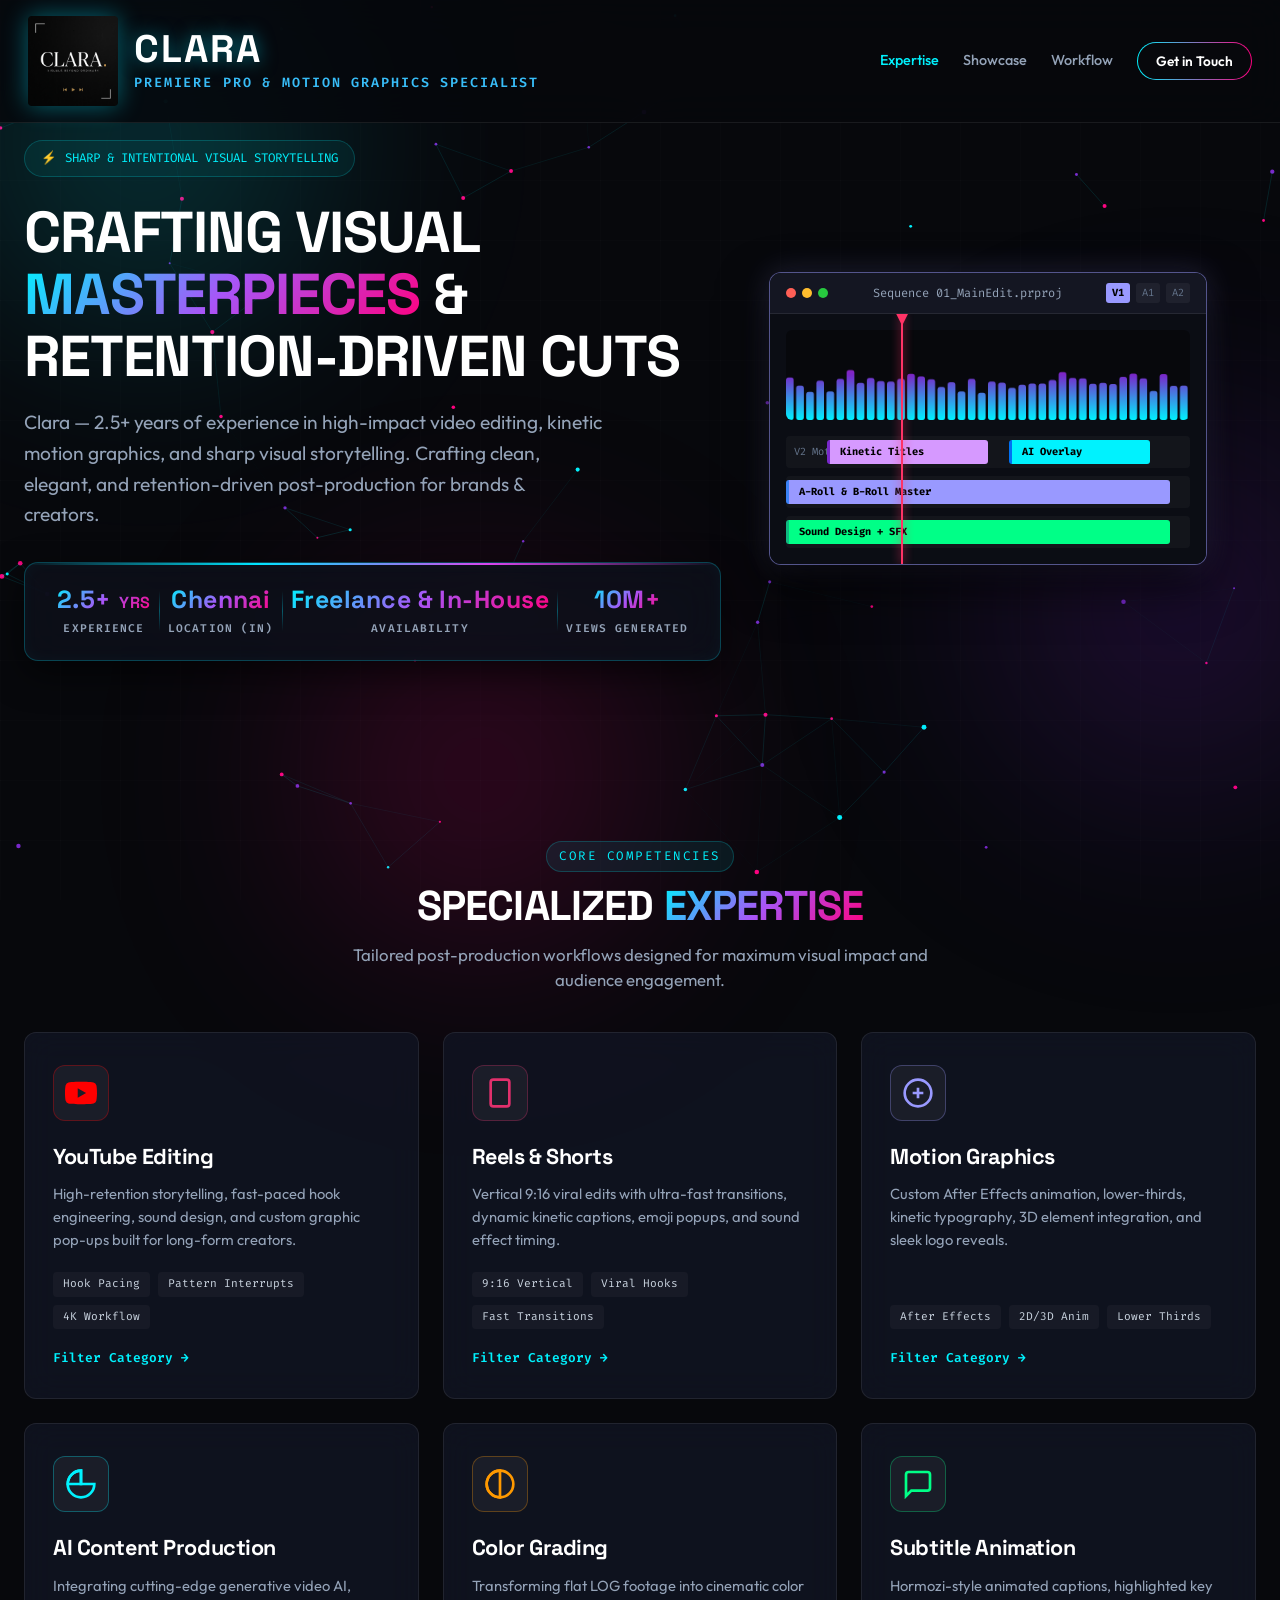
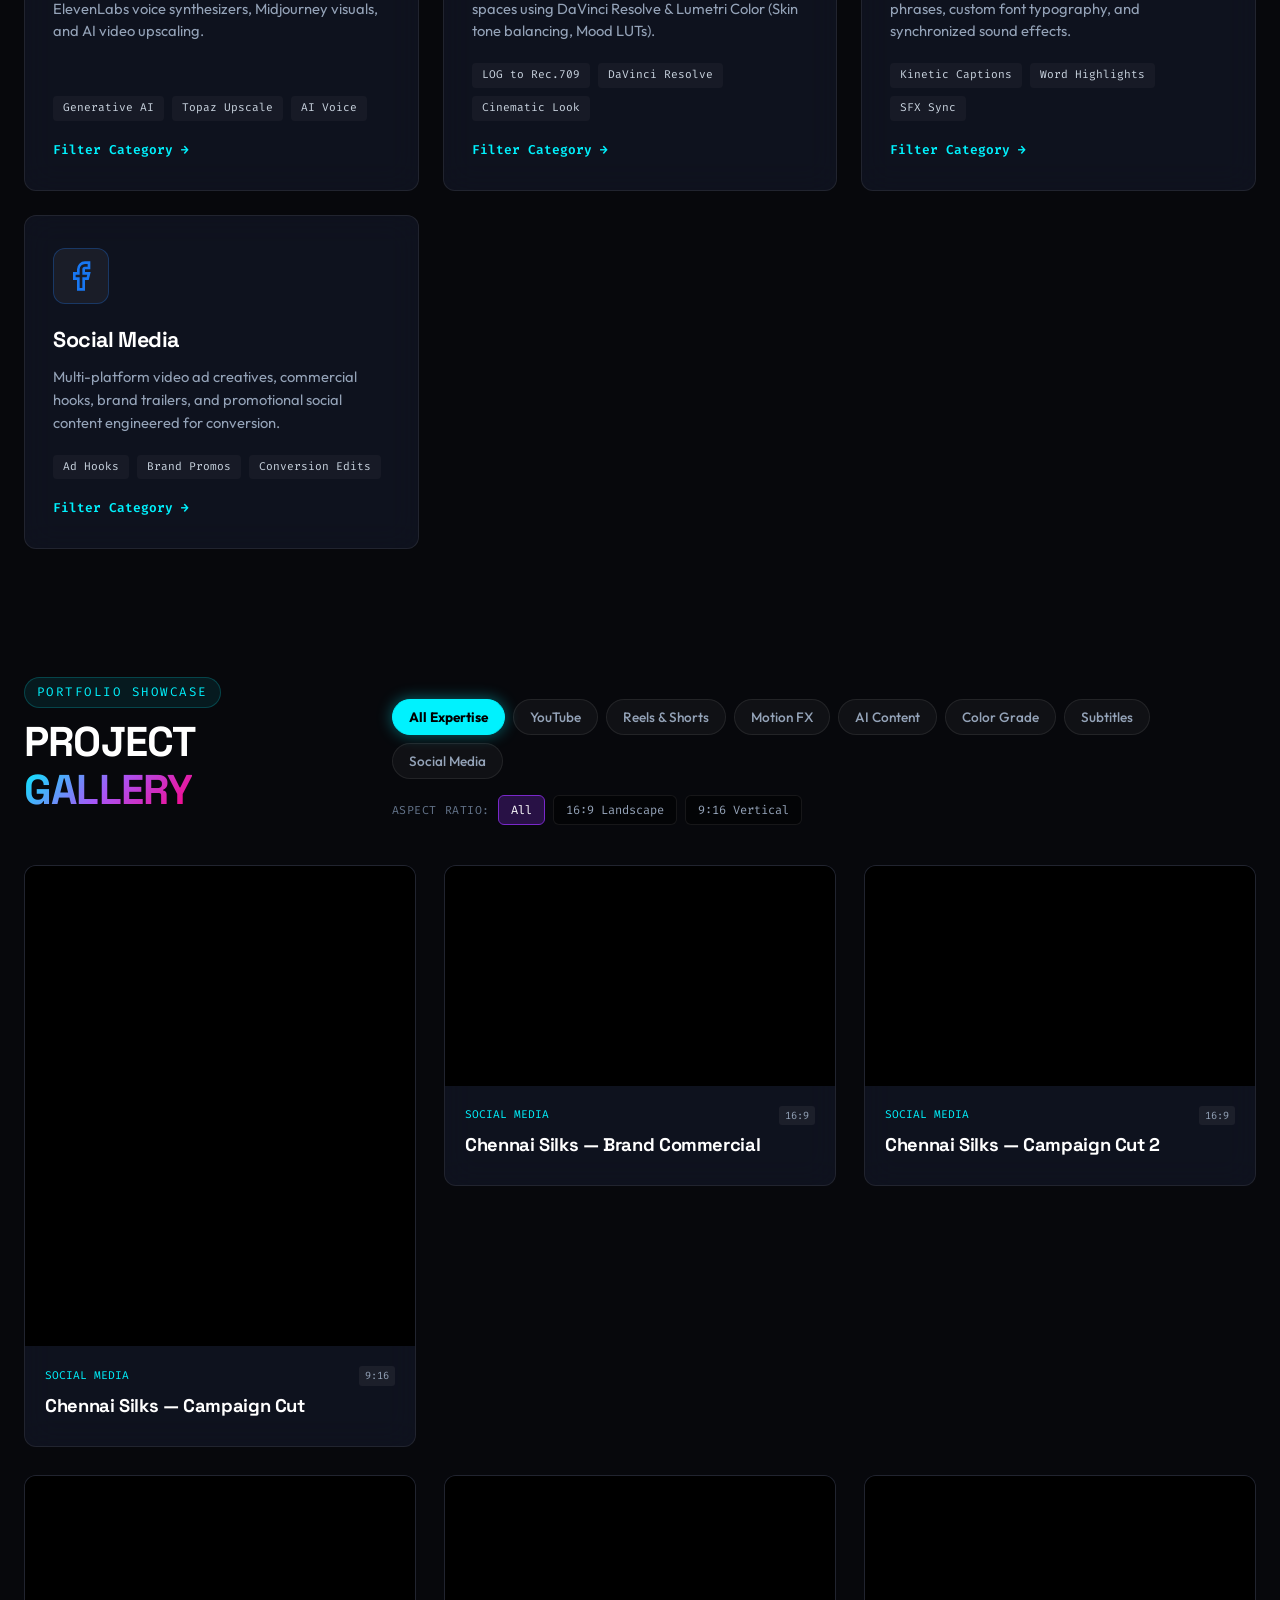
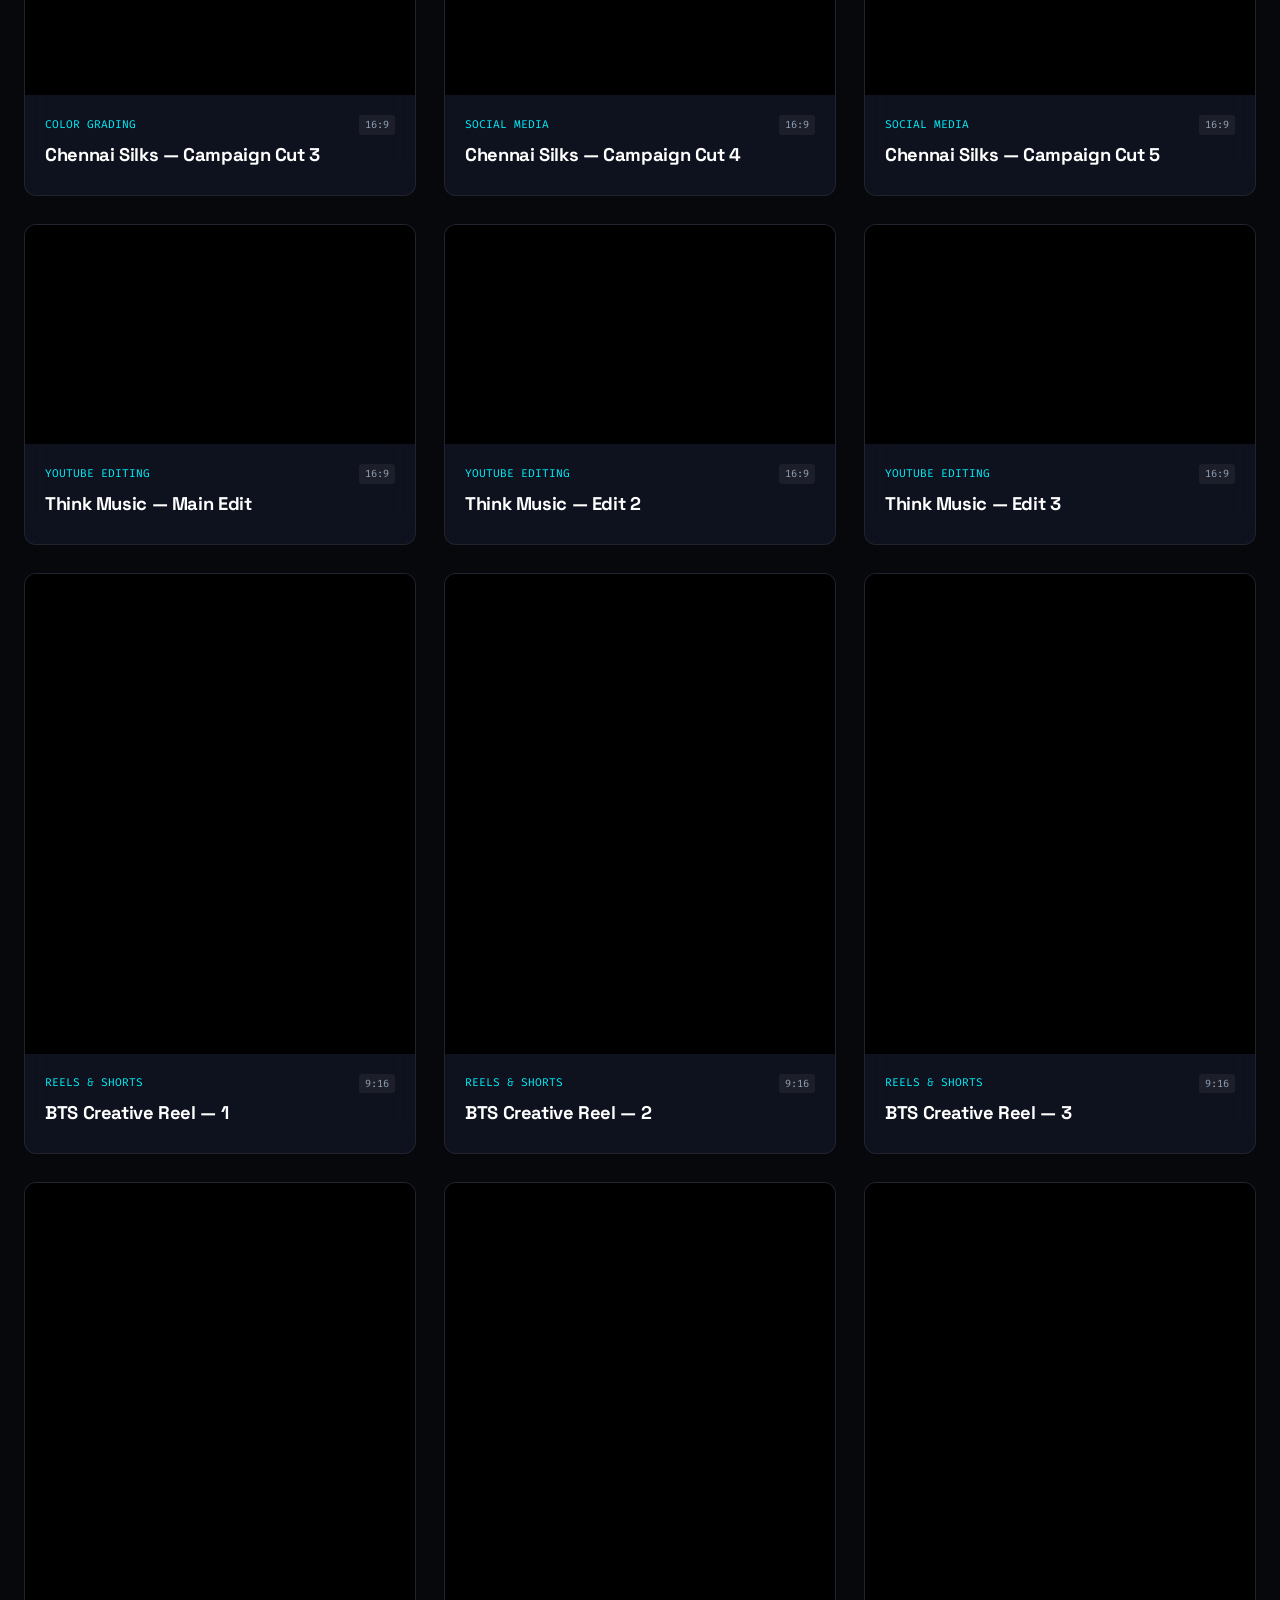
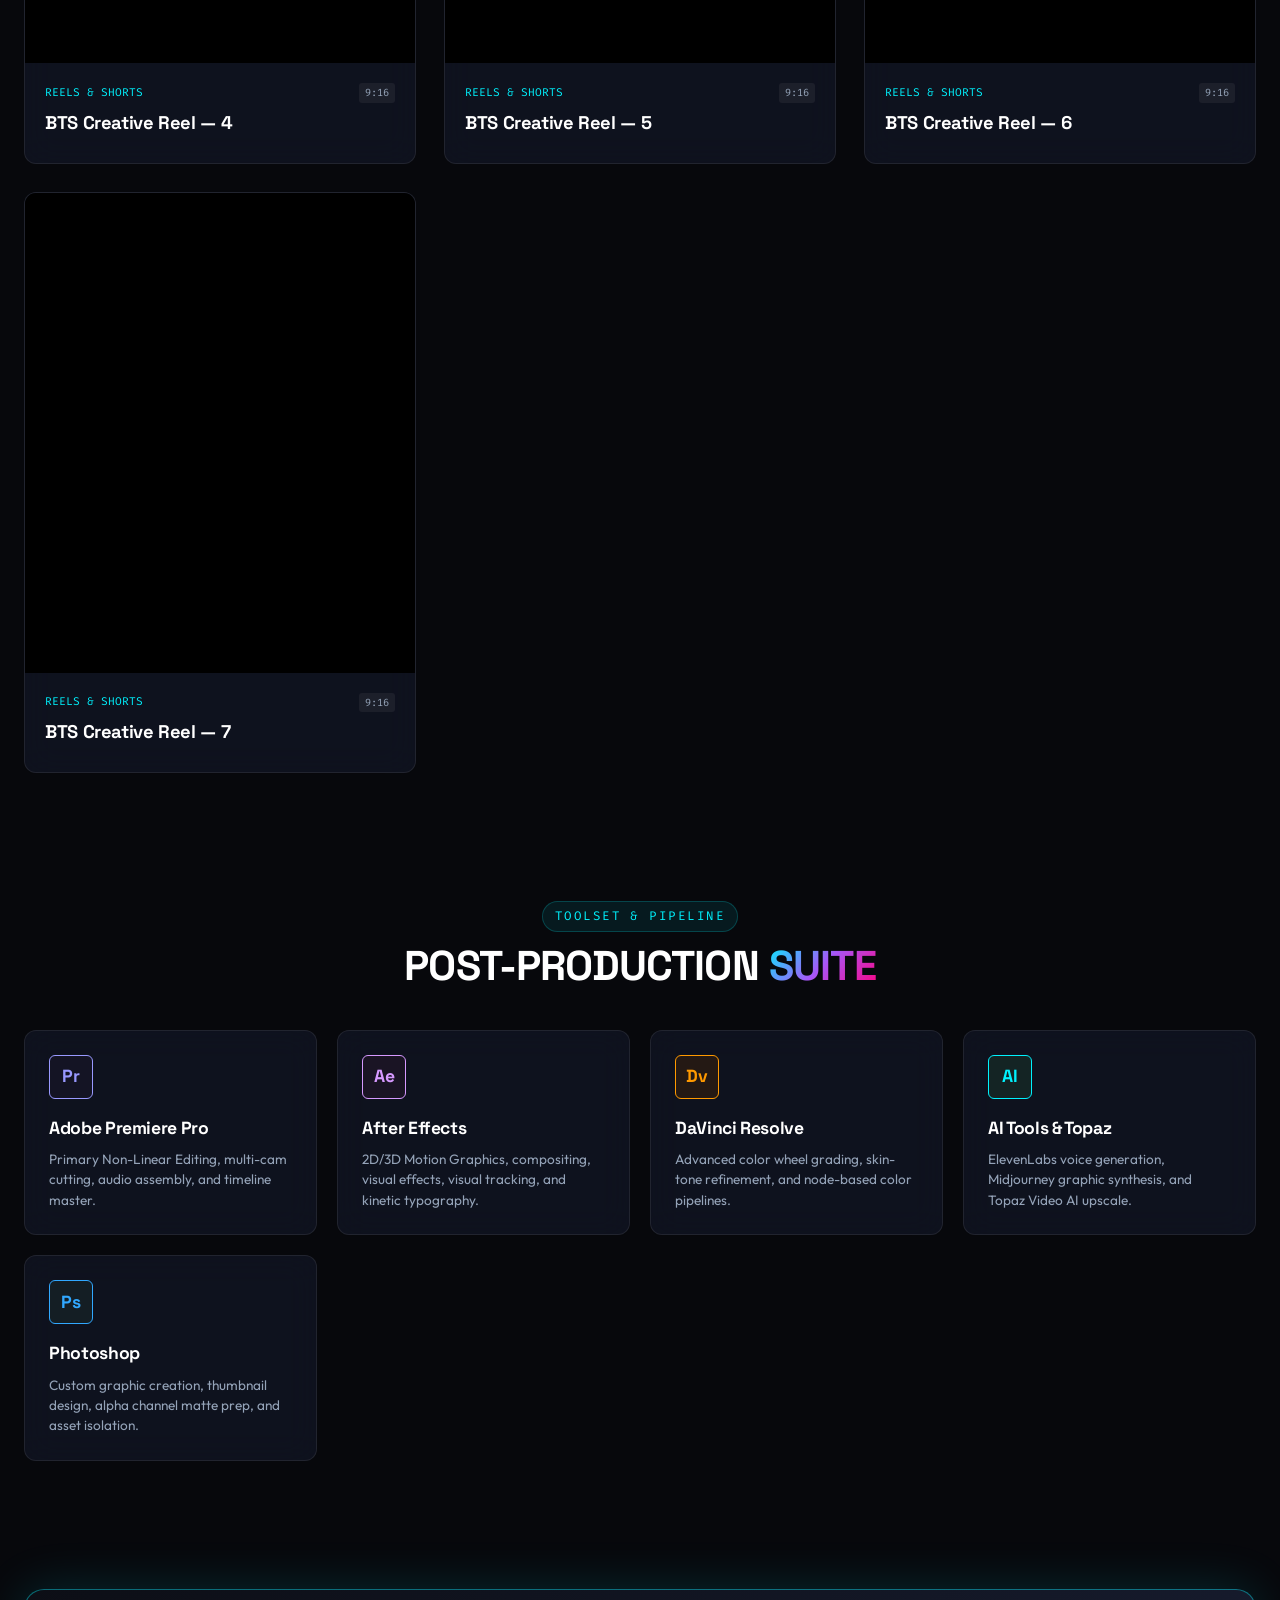
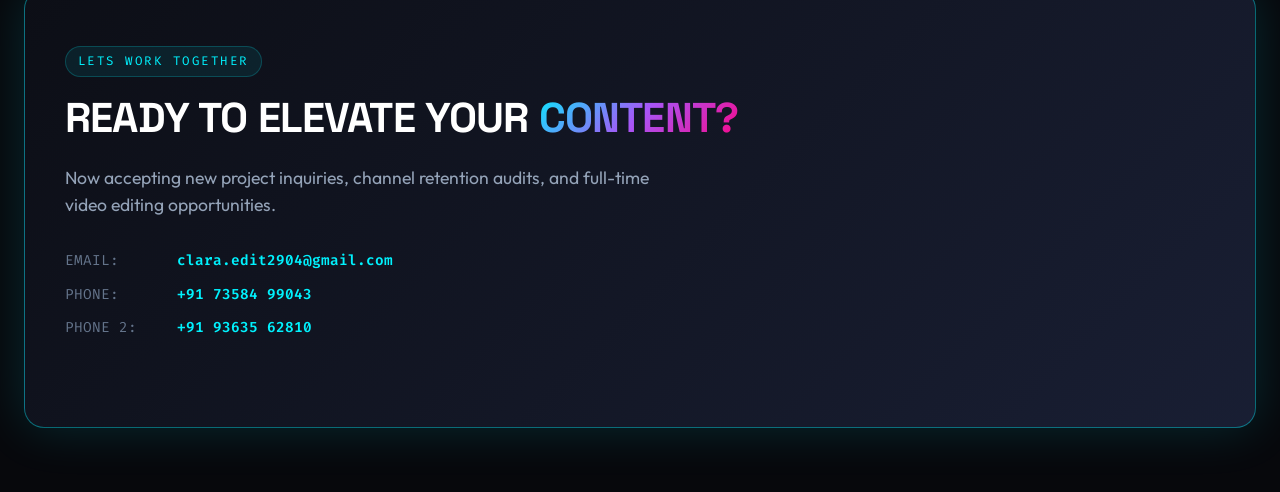
==== index.html @ e736509b "Remove Adobe Audition card from software suite" ====
<!DOCTYPE html>
<html lang="en">
<head>
  <meta charset="UTF-8">
  <meta name="viewport" content="width=device-width, initial-scale=1.0">
  <title>Video Editor & Motion Designer Portfolio</title>
  <meta name="description" content="Professional Premiere Pro, Motion Graphics, and Content Production Portfolio. Inspired by Behance & Gravitas aesthetics.">
  
  <!-- Fonts -->
  <link rel="preconnect" href="https://fonts.googleapis.com">
  <link rel="preconnect" href="https://fonts.gstatic.com" crossorigin>
  <link href="https://fonts.googleapis.com/css2?family=Fira+Code:wght@400;500;600&family=Outfit:wght@300;400;500;600;700;800;900&family=Space+Grotesk:wght@400;500;600;700&display=swap" rel="stylesheet">
  
  <!-- Stylesheets -->
  <link rel="stylesheet" href="css/main.css">
  <link rel="stylesheet" href="css/components.css">
  <link rel="stylesheet" href="css/timeline.css">
</head>
<body class="gravitas-theme">

  <!-- Interactive Gravitas VIT Background Canvas -->
  <canvas id="gravitasCanvas"></canvas>
  <div class="cyber-grid-overlay"></div>
  <div class="ambient-glow glow-1"></div>
  <div class="ambient-glow glow-2"></div>
  <div class="ambient-glow glow-3"></div>

  <!-- Premiere Pro HUD Top Header Bar -->
  <header class="premiere-header">
    <div class="nav-container">
      <div class="brand-logo">
        <img src="clara_logo.png" alt="CLARA Logo" class="clara-logo-img" style="height:90px;width:auto;object-fit:contain;border-radius:4px;">
        <div class="brand-text">
          <span class="editor-name" id="headerName">CLARA</span>
          <span class="editor-title" id="headerTitle">PREMIERE PRO & MOTION GRAPHICS SPECIALIST</span>
        </div>
      </div>

      <nav class="main-nav">
        <a href="#expertise" class="nav-link active">Expertise</a>
        <a href="#showcase" class="nav-link">Showcase</a>
        <a href="#workflow" class="nav-link">Workflow</a>
        <a href="#contact" class="btn-neon"><span class="btn-content">Get in Touch</span></a>
      </nav>
    </div>
  </header>

  <!-- Hero Section -->
  <section class="hero-section">
    <div class="hero-container">
      <div class="hero-content">
        <div class="tagline-badge">
          <span class="badge-icon">⚡</span>
          <span id="taglineText">SHARP & INTENTIONAL VISUAL STORYTELLING</span>
        </div>
        
        <h1 class="hero-title">
          CRAFTING VISUAL <span class="gradient-text">MASTERPIECES</span> & RETENTION-DRIVEN CUTS
        </h1>
        
        <p class="hero-description" id="heroBio">
          Clara — 2.5+ years of experience in high-impact video editing, kinetic motion graphics, and sharp visual storytelling. Elegant, intentional, and high-retention post-production.
        </p>

        <!-- Quick Stats & Status HUD -->
        <div class="hero-stats-hud">
          <div class="hud-stat-item">
            <div class="hud-stat-value gradient-text" id="statExp">2.5+ <span class="unit">YRS</span></div>
            <div class="hud-stat-label">EXPERIENCE</div>
          </div>
          <div class="hud-stat-divider"></div>
          <div class="hud-stat-item">
            <div class="hud-stat-value gradient-text" id="statLocation">Chennai</div>
            <div class="hud-stat-label">LOCATION (IN)</div>
          </div>
          <div class="hud-stat-divider"></div>
          <div class="hud-stat-item">
            <div class="hud-stat-value gradient-text" id="statAvailability">Freelance & In-House</div>
            <div class="hud-stat-label">AVAILABILITY</div>
          </div>
          <div class="hud-stat-divider"></div>
          <div class="hud-stat-item">
            <div class="hud-stat-value gradient-text" id="statViews">10M+</div>
            <div class="hud-stat-label">VIEWS GENERATED</div>
          </div>
        </div>
      </div>

      <!-- Premiere Pro Audio Waveform & Timeline Visual Box -->
      <div class="hero-timeline-box">
        <div class="timeline-window">
          <div class="window-header">
            <div class="window-dots">
              <span class="dot red"></span>
              <span class="dot yellow"></span>
              <span class="dot green"></span>
            </div>
            <div class="window-title">Sequence 01_MainEdit.prproj</div>
            <div class="window-tools">
              <span class="tool-icon active">V1</span>
              <span class="tool-icon">A1</span>
              <span class="tool-icon">A2</span>
            </div>
          </div>
          <div class="timeline-viewport">
            <!-- Simulated Spectrum Audio Visualizer -->
            <canvas id="heroSpectrumCanvas" width="500" height="100"></canvas>

            <!-- Premiere Tracks Representation -->
            <div class="track-list">
              <div class="track v-track">
                <span class="track-name">V2 Motion FX</span>
                <div class="clip purple-clip" style="left: 10%; width: 40%;">Kinetic Titles</div>
                <div class="clip cyan-clip" style="left: 55%; width: 35%;">AI Overlay</div>
              </div>
              <div class="track v-track">
                <span class="track-name">V1 Main Cut</span>
                <div class="clip blue-clip" style="left: 0%; width: 95%;">A-Roll & B-Roll Master</div>
              </div>
              <div class="track a-track">
                <span class="track-name">A1 Audio Mix</span>
                <div class="clip green-clip" style="left: 0%; width: 95%;">Sound Design + SFX</div>
              </div>
            </div>

            <!-- Playhead Scrub Line -->
            <div class="timeline-playhead" id="heroPlayhead">
              <div class="playhead-head"></div>
              <div class="playhead-line"></div>
            </div>
          </div>
        </div>
      </div>
    </div>
  </section>

  <!-- Expertise Grid Section -->
  <section class="expertise-section" id="expertise">
    <div class="section-container">
      <div class="section-header text-center">
        <div class="section-tag">CORE COMPETENCIES</div>
        <h2 class="section-title">SPECIALIZED <span class="gradient-text">EXPERTISE</span></h2>
        <p class="section-subtitle">Tailored post-production workflows designed for maximum visual impact and audience engagement.</p>
      </div>

      <div class="expertise-grid">
        <!-- 1. YouTube Editing -->
        <div class="expertise-card" data-category="youtube">
          <div class="card-glow"></div>
          <div class="expertise-icon youtube-accent">
            <svg width="32" height="32" viewBox="0 0 24 24" fill="currentColor"><path d="M23.498 6.186a3.016 3.016 0 0 0-2.122-2.136C19.505 3.545 12 3.545 12 3.545s-7.505 0-9.377.505A3.017 3.017 0 0 0 .502 6.186C0 8.07 0 12 0 12s0 3.93.502 5.814a3.016 3.016 0 0 0 2.122 2.136c1.871.505 9.376.505 9.376.505s7.505 0 9.377-.505a3.015 3.015 0 0 0 2.122-2.136C24 15.93 24 12 24 12s0-3.93-.502-5.814zM9.545 15.568V8.432L15.818 12l-6.273 3.568z"/></svg>
          </div>
          <h3 class="expertise-title">YouTube Editing</h3>
          <p class="expertise-desc">High-retention storytelling, fast-paced hook engineering, sound design, and custom graphic pop-ups built for long-form creators.</p>
          <div class="expertise-tags">
            <span>Hook Pacing</span>
            <span>Pattern Interrupts</span>
            <span>4K Workflow</span>
          </div>
          <button class="expertise-filter-btn" data-filter="YouTube Editing">Filter Category &rarr;</button>
        </div>

        <!-- 2. Reels & Shorts -->
        <div class="expertise-card" data-category="reels">
          <div class="card-glow"></div>
          <div class="expertise-icon reels-accent">
            <svg width="32" height="32" viewBox="0 0 24 24" fill="none" stroke="currentColor" stroke-width="2"><rect x="5" y="2" width="14" height="20" rx="2"/><line x1="12" y1="18" x2="12.01" y2="18"/></svg>
          </div>
          <h3 class="expertise-title">Reels & Shorts</h3>
          <p class="expertise-desc">Vertical 9:16 viral edits with ultra-fast transitions, dynamic kinetic captions, emoji popups, and sound effect timing.</p>
          <div class="expertise-tags">
            <span>9:16 Vertical</span>
            <span>Viral Hooks</span>
            <span>Fast Transitions</span>
          </div>
          <button class="expertise-filter-btn" data-filter="Reels & Shorts">Filter Category &rarr;</button>
        </div>

        <!-- 3. Motion Graphics -->
        <div class="expertise-card" data-category="motion">
          <div class="card-glow"></div>
          <div class="expertise-icon motion-accent">
            <svg width="32" height="32" viewBox="0 0 24 24" fill="none" stroke="currentColor" stroke-width="2"><circle cx="12" cy="12" r="10"/><path d="M12 8v8M8 12h8"/></svg>
          </div>
          <h3 class="expertise-title">Motion Graphics</h3>
          <p class="expertise-desc">Custom After Effects animation, lower-thirds, kinetic typography, 3D element integration, and sleek logo reveals.</p>
          <div class="expertise-tags">
            <span>After Effects</span>
            <span>2D/3D Anim</span>
            <span>Lower Thirds</span>
          </div>
          <button class="expertise-filter-btn" data-filter="Motion Graphics">Filter Category &rarr;</button>
        </div>

        <!-- 4. AI Content Production -->
        <div class="expertise-card" data-category="ai">
          <div class="card-glow"></div>
          <div class="expertise-icon ai-accent">
            <svg width="32" height="32" viewBox="0 0 24 24" fill="none" stroke="currentColor" stroke-width="2"><path d="M12 2a10 10 0 1 0 10 10H12V2z"/><path d="M12 12L2.1 12a10 10 0 0 1 9.9-10v10z"/></svg>
          </div>
          <h3 class="expertise-title">AI Content Production</h3>
          <p class="expertise-desc">Integrating cutting-edge generative video AI, ElevenLabs voice synthesizers, Midjourney visuals, and AI video upscaling.</p>
          <div class="expertise-tags">
            <span>Generative AI</span>
            <span>Topaz Upscale</span>
            <span>AI Voice</span>
          </div>
          <button class="expertise-filter-btn" data-filter="AI Content Production">Filter Category &rarr;</button>
        </div>

        <!-- 5. Color Grading -->
        <div class="expertise-card" data-category="color">
          <div class="card-glow"></div>
          <div class="expertise-icon color-accent">
            <svg width="32" height="32" viewBox="0 0 24 24" fill="none" stroke="currentColor" stroke-width="2"><circle cx="12" cy="12" r="10"/><path d="M12 2a10 10 0 0 0 0 20z"/></svg>
          </div>
          <h3 class="expertise-title">Color Grading</h3>
          <p class="expertise-desc">Transforming flat LOG footage into cinematic color spaces using DaVinci Resolve & Lumetri Color (Skin tone balancing, Mood LUTs).</p>
          <div class="expertise-tags">
            <span>LOG to Rec.709</span>
            <span>DaVinci Resolve</span>
            <span>Cinematic Look</span>
          </div>
          <button class="expertise-filter-btn" data-filter="Color Grading">Filter Category &rarr;</button>
        </div>

        <!-- 6. Subtitle Animation -->
        <div class="expertise-card" data-category="subtitles">
          <div class="card-glow"></div>
          <div class="expertise-icon subtitles-accent">
            <svg width="32" height="32" viewBox="0 0 24 24" fill="none" stroke="currentColor" stroke-width="2"><path d="M21 15a2 2 0 0 1-2 2H7l-4 4V5a2 2 0 0 1 2-2h14a2 2 0 0 1 2 2z"/></svg>
          </div>
          <h3 class="expertise-title">Subtitle Animation</h3>
          <p class="expertise-desc">Hormozi-style animated captions, highlighted key phrases, custom font typography, and synchronized sound effects.</p>
          <div class="expertise-tags">
            <span>Kinetic Captions</span>
            <span>Word Highlights</span>
            <span>SFX Sync</span>
          </div>
          <button class="expertise-filter-btn" data-filter="Subtitle Animation">Filter Category &rarr;</button>
        </div>

        <!-- 7. Social Media -->
        <div class="expertise-card" data-category="social">
          <div class="card-glow"></div>
          <div class="expertise-icon social-accent">
            <svg width="32" height="32" viewBox="0 0 24 24" fill="none" stroke="currentColor" stroke-width="2"><path d="M18 2h-3a5 5 0 0 0-5 5v3H7v4h3v8h4v-8h3l1-4h-4V7a1 1 0 0 1 1-1h3z"/></svg>
          </div>
          <h3 class="expertise-title">Social Media</h3>
          <p class="expertise-desc">Multi-platform video ad creatives, commercial hooks, brand trailers, and promotional social content engineered for conversion.</p>
          <div class="expertise-tags">
            <span>Ad Hooks</span>
            <span>Brand Promos</span>
            <span>Conversion Edits</span>
          </div>
          <button class="expertise-filter-btn" data-filter="Social Media">Filter Category &rarr;</button>
        </div>
      </div>
    </div>
  </section>

  <!-- Showcase Section (Video Grid + Filter Controls) -->
  <section class="showcase-section" id="showcase">
    <div class="section-container">
      <div class="showcase-header">
        <div>
          <div class="section-tag">PORTFOLIO SHOWCASE</div>
          <h2 class="section-title">PROJECT <span class="gradient-text">GALLERY</span></h2>
        </div>

        <!-- Controls: Category Filter + Aspect Ratio Switcher -->
        <div class="showcase-controls">
          <div class="filter-pills" id="categoryFilterPills">
            <button class="pill-btn active" data-cat="All">All Expertise</button>
            <button class="pill-btn" data-cat="YouTube Editing">YouTube</button>
            <button class="pill-btn" data-cat="Reels & Shorts">Reels & Shorts</button>
            <button class="pill-btn" data-cat="Motion Graphics">Motion FX</button>
            <button class="pill-btn" data-cat="AI Content Production">AI Content</button>
            <button class="pill-btn" data-cat="Color Grading">Color Grade</button>
            <button class="pill-btn" data-cat="Subtitle Animation">Subtitles</button>
            <button class="pill-btn" data-cat="Social Media">Social Media</button>
          </div>

          <div class="ratio-switcher">
            <span class="ratio-label">ASPECT RATIO:</span>
            <button class="ratio-btn active" data-ratio="all">All</button>
            <button class="ratio-btn" data-ratio="16:9">16:9 Landscape</button>
            <button class="ratio-btn" data-ratio="9:16">9:16 Vertical</button>
          </div>
        </div>
      </div>

      <!-- Main Dynamic Project Grid -->
      <div class="project-grid" id="projectGrid">
        <!-- Javascript dynamically renders projects or empty slots here -->
      </div>
    </div>
  </section>

  <!-- Workflow & Software Stack Section -->
  <section class="workflow-section" id="workflow">
    <div class="section-container">
      <div class="section-header text-center">
        <div class="section-tag">TOOLSET & PIPELINE</div>
        <h2 class="section-title">POST-PRODUCTION <span class="gradient-text">SUITE</span></h2>
      </div>

      <div class="software-suite-grid">
        <div class="suite-card">
          <div class="suite-badge pr">Pr</div>
          <h4>Adobe Premiere Pro</h4>
          <p>Primary Non-Linear Editing, multi-cam cutting, audio assembly, and timeline master.</p>
        </div>
        <div class="suite-card">
          <div class="suite-badge ae">Ae</div>
          <h4>After Effects</h4>
          <p>2D/3D Motion Graphics, compositing, visual effects, visual tracking, and kinetic typography.</p>
        </div>
        <div class="suite-card">
          <div class="suite-badge dv">Dv</div>
          <h4>DaVinci Resolve</h4>
          <p>Advanced color wheel grading, skin-tone refinement, and node-based color pipelines.</p>
        </div>
        <div class="suite-card">
          <div class="suite-badge ai">AI</div>
          <h4>AI Tools & Topaz</h4>
          <p>ElevenLabs voice generation, Midjourney graphic synthesis, and Topaz Video AI upscale.</p>
        </div>
        <div class="suite-card">
          <div class="suite-badge ps">Ps</div>
          <h4>Photoshop</h4>
          <p>Custom graphic creation, thumbnail design, alpha channel matte prep, and asset isolation.</p>
        </div>
      </div>
    </div>
  </section>

  <!-- Contact & Footer Section -->
  <section class="contact-section" id="contact">
    <div class="section-container">
      <div class="contact-box">
        <div class="contact-content">
          <div class="section-tag">LETS WORK TOGETHER</div>
          <h2 class="contact-title">READY TO ELEVATE YOUR <span class="gradient-text">CONTENT?</span></h2>
          <p class="contact-desc">Now accepting new project inquiries, channel retention audits, and full-time video editing opportunities.</p>
          
          <div class="contact-details">
            <div class="contact-item">
              <span class="item-label">EMAIL:</span>
              <a href="mailto:clara.edit2904@gmail.com" class="item-value contact-link" id="contactEmail">clara.edit2904@gmail.com</a>
            </div>
            <div class="contact-item">
              <span class="item-label">PHONE:</span>
              <a href="tel:+917358499043" class="item-value contact-link">+91 73584 99043</a>
            </div>
            <div class="contact-item">
              <span class="item-label">PHONE 2:</span>
              <a href="tel:+919363562810" class="item-value contact-link">+91 93635 62810</a>
            </div>
          </div>
        </div>
      </div>
    </div>
  </section>

  <!-- Modal Video Player Overlay -->
  <div class="video-modal-overlay" id="videoModal">
    <div class="video-modal-container" id="videoModalContainer">
      <button class="modal-close-btn" id="closeModalBtn">&times;</button>
      
      <div class="modal-video-frame">
        <div id="modalMediaContainer">
          <!-- Video element or Embed iframe dynamically injected here -->
        </div>
      </div>
    </div>
  </div>

  <!-- Modal Add/Manage Data Overlay -->
  <div class="data-modal-overlay" id="dataModal">
    <div class="data-modal-container">
      <div class="data-modal-header">
        <h3>Manage Portfolio Content</h3>
        <button class="modal-close-btn" id="closeDataModalBtn">&times;</button>
      </div>

      <div class="data-modal-body">
        <p class="data-modal-intro">
          You can edit your content in <strong>js/portfolioData.js</strong> or paste project data below to immediately add it to your active view!
        </p>

        <form id="addProjectForm">
          <div class="form-group">
            <label>Project Title *</label>
            <input type="text" id="inputTitle" placeholder="e.g. Cinematic Tech Review - YouTube Edit" required>
          </div>

          <div class="form-row">
            <div class="form-group">
              <label>Expertise Category *</label>
              <select id="inputCategory" required>
                <option value="YouTube Editing">YouTube Editing</option>
                <option value="Reels & Shorts">Reels & Shorts</option>
                <option value="Motion Graphics">Motion Graphics</option>
                <option value="AI Content Production">AI Content Production</option>
                <option value="Color Grading">Color Grading</option>
                <option value="Subtitle Animation">Subtitle Animation</option>
                <option value="Social Media">Social Media</option>
              </select>
            </div>

            <div class="form-group">
              <label>Aspect Ratio *</label>
              <select id="inputRatio" required>
                <option value="16:9">16:9 Horizontal</option>
                <option value="9:16">9:16 Vertical</option>
              </select>
            </div>
          </div>

          <div class="form-group">
            <label>Video URL or Local MP4 Path</label>
            <input type="text" id="inputVideoUrl" placeholder="e.g. https://www.youtube.com/embed/... or ../BRAND SHOOT/CHENNAI SILKS.MP4">
          </div>

          <div class="form-group">
            <label>Thumbnail Image URL (Optional)</label>
            <input type="text" id="inputThumbUrl" placeholder="Leave blank for video frame preview">
          </div>

          <div class="form-group">
            <label>Description / Pacing Notes</label>
            <textarea id="inputDesc" rows="3" placeholder="Describe the edit style, retention techniques, or color grade details..."></textarea>
          </div>

          <div class="form-group">
            <label>Software Used (comma separated)</label>
            <input type="text" id="inputTools" placeholder="Premiere Pro, After Effects, DaVinci Resolve">
          </div>

          <div class="data-modal-actions">
            <button type="submit" class="btn-primary-neon">Add Project to Showcase</button>
          </div>
        </form>
      </div>
    </div>
  </section>

  <!-- Scripts -->
  <script src="js/background-gravitas.js?v=4"></script>
  <script src="js/portfolioData.js?v=4"></script>
  <script src="js/visualizer.js?v=4"></script>
  <script src="js/app.js?v=4"></script>
</body>
</html>
---- css/main.css ----
/* ==========================================================================
   MAIN DESIGN SYSTEM & GRAVITAS VIT THEME TOKENS - OPTIMIZED FOR FAST PERFORMANCE
   ========================================================================== */

:root {
  /* Color Palette - Dark Cyber & Premiere Pro Accents */
  --bg-dark: #07080c;
  --bg-surface: #0d0f17;
  --bg-card: rgba(18, 22, 36, 0.75);
  --bg-card-hover: rgba(26, 32, 54, 0.9);
  --bg-input: rgba(15, 19, 32, 0.95);
  
  --border-subtle: rgba(255, 255, 255, 0.08);
  --border-glow: rgba(0, 242, 254, 0.4);
  --border-pr: rgba(153, 153, 255, 0.5);

  /* Neon Accents inspired by Gravitas Tech Fest */
  --cyan-neon: #00f2fe;
  --violet-neon: #7928ca;
  --magenta-neon: #ff007f;
  --blue-neon: #0070f3;
  --green-neon: #00ff87;

  /* Premiere Pro Brand Colors */
  --pr-brand: #9999ff;
  --pr-bg: #141424;

  /* Typography */
  --font-main: 'Outfit', -apple-system, BlinkMacSystemFont, sans-serif;
  --font-mono: 'Fira Code', monospace;
  --font-heading: 'Space Grotesk', sans-serif;

  /* Spacing & Fast Transitions */
  --radius-sm: 6px;
  --radius-md: 12px;
  --radius-lg: 20px;
  --radius-full: 9999px;
  --transition-fast: 0.15s cubic-bezier(0.16, 1, 0.3, 1);
  --transition-smooth: 0.25s cubic-bezier(0.16, 1, 0.3, 1);
}

/* Reset & Performance Rules */
*, *::before, *::after {
  box-sizing: border-box;
  margin: 0;
  padding: 0;
}

html {
  scroll-behavior: smooth;
  color-scheme: dark;
  text-rendering: optimizeSpeed;
}

body.gravitas-theme {
  background-color: var(--bg-dark);
  color: #e2e8f0;
  font-family: var(--font-main);
  overflow-x: hidden;
  position: relative;
  min-height: 100vh;
  line-height: 1.5;
  -webkit-font-smoothing: antialiased;
}

/* Hardware Accelerated Background Canvas */
#gravitasCanvas {
  position: fixed;
  top: 0;
  left: 0;
  width: 100vw;
  height: 100vh;
  z-index: -3;
  pointer-events: none;
  transform: translateZ(0);
  will-change: transform;
}

/* Cyber Perspective Grid Overlay */
.cyber-grid-overlay {
  position: fixed;
  top: 0;
  left: 0;
  width: 100vw;
  height: 100vh;
  background-image: 
    linear-gradient(to right, rgba(255, 255, 255, 0.02) 1px, transparent 1px),
    linear-gradient(to bottom, rgba(255, 255, 255, 0.02) 1px, transparent 1px);
  background-size: 60px 60px;
  z-index: -2;
  pointer-events: none;
  opacity: 0.7;
}

/* Hardware Accelerated Ambient Glowing Orbs */
.ambient-glow {
  position: fixed;
  border-radius: 50%;
  filter: blur(120px);
  z-index: -1;
  pointer-events: none;
  opacity: 0.35;
  transform: translateZ(0);
  will-change: transform, opacity;
  animation: fastPulseGlow 10s infinite alternate ease-in-out;
}

.glow-1 {
  width: 450px;
  height: 450px;
  background: radial-gradient(circle, var(--cyan-neon), transparent 70%);
  top: -80px;
  left: -80px;
}

.glow-2 {
  width: 500px;
  height: 500px;
  background: radial-gradient(circle, var(--violet-neon), transparent 70%);
  top: 40%;
  right: -150px;
  animation-delay: -3s;
}

.glow-3 {
  width: 450px;
  height: 450px;
  background: radial-gradient(circle, var(--magenta-neon), transparent 70%);
  bottom: -100px;
  left: 20%;
  animation-delay: -6s;
}

@keyframes fastPulseGlow {
  0% { transform: scale(1) translate3d(0, 0, 0); opacity: 0.25; }
  50% { transform: scale(1.1) translate3d(20px, -15px, 0); opacity: 0.45; }
  100% { transform: scale(0.95) translate3d(-15px, 25px, 0); opacity: 0.3; }
}

/* Typography & Gradient Utilities */
h1, h2, h3, h4 {
  font-family: var(--font-heading);
  letter-spacing: -0.02em;
  color: #ffffff;
}

.gradient-text {
  background: linear-gradient(135deg, var(--cyan-neon) 0%, #a855f7 50%, var(--magenta-neon) 100%);
  -webkit-background-clip: text;
  -webkit-text-fill-color: transparent;
  display: inline-block;
}

.section-container {
  max-width: 1280px;
  margin: 0 auto;
  padding: 64px 24px;
  position: relative;
  z-index: 1;
  contain: content;
}

.section-header {
  margin-bottom: 40px;
}

.section-header.text-center {
  text-align: center;
}

.section-tag {
  font-family: var(--font-mono);
  font-size: 0.78rem;
  letter-spacing: 0.2em;
  color: var(--cyan-neon);
  text-transform: uppercase;
  margin-bottom: 10px;
  display: inline-block;
  background: rgba(0, 242, 254, 0.08);
  padding: 5px 12px;
  border-radius: var(--radius-full);
  border: 1px solid rgba(0, 242, 254, 0.2);
}

.section-title {
  font-size: 2.6rem;
  font-weight: 800;
  line-height: 1.15;
  margin-bottom: 12px;
}

.section-subtitle {
  font-size: 1.05rem;
  color: #94a3b8;
  max-width: 600px;
  margin: 0 auto;
}

/* Fast Interactive Buttons */
.btn-primary-neon {
  display: inline-flex;
  align-items: center;
  gap: 10px;
  background: linear-gradient(135deg, var(--cyan-neon), var(--blue-neon));
  color: #000;
  font-family: var(--font-heading);
  font-weight: 700;
  font-size: 0.95rem;
  padding: 12px 26px;
  border-radius: var(--radius-md);
  text-decoration: none;
  border: none;
  cursor: pointer;
  box-shadow: 0 0 20px rgba(0, 242, 254, 0.35);
  transition: var(--transition-fast);
  transform: translateZ(0);
}

.btn-primary-neon:hover {
  transform: translateY(-2px) translateZ(0);
  box-shadow: 0 0 30px rgba(0, 242, 254, 0.6);
  background: linear-gradient(135deg, #00f2fe, #7928ca);
  color: #fff;
}

.btn-glass {
  display: inline-flex;
  align-items: center;
  gap: 10px;
  background: rgba(255, 255, 255, 0.06);
  backdrop-filter: blur(10px);
  color: #fff;
  font-family: var(--font-heading);
  font-weight: 600;
  font-size: 0.95rem;
  padding: 12px 22px;
  border-radius: var(--radius-md);
  border: 1px solid var(--border-subtle);
  cursor: pointer;
  transition: var(--transition-fast);
}

.btn-glass:hover {
  background: rgba(255, 255, 255, 0.14);
  border-color: var(--cyan-neon);
  transform: translateY(-2px);
}

.btn-neon {
  text-decoration: none;
  display: inline-block;
  padding: 1px;
  border-radius: var(--radius-full);
  background: linear-gradient(90deg, var(--cyan-neon), var(--magenta-neon));
}

.btn-neon .btn-content {
  display: block;
  background: var(--bg-dark);
  color: #fff;
  padding: 8px 18px;
  border-radius: var(--radius-full);
  font-weight: 600;
  font-size: 0.85rem;
  transition: var(--transition-fast);
}

.btn-neon:hover .btn-content {
  background: transparent;
  color: #000;
  font-weight: 700;
}
---- css/components.css ----
/* ==========================================================================
   HEADER & TOP HUD NAVBAR
   ========================================================================== */

.premiere-header {
  position: fixed;
  top: 0;
  left: 0;
  width: 100%;
  z-index: 100;
  background: rgba(7, 8, 12, 0.85);
  backdrop-filter: blur(20px);
  border-bottom: 1px solid var(--border-subtle);
}

.nav-container {
  max-width: 1440px;
  margin: 0 auto;
  padding: 16px 28px;
  display: flex;
  align-items: center;
  justify-content: space-between;
}

.brand-logo {
  display: flex;
  align-items: center;
  gap: 16px;
}

.pr-icon {
  width: 44px;
  height: 44px;
  background: var(--pr-bg);
  border: 1.5px solid var(--pr-brand);
  color: var(--pr-brand);
  font-family: var(--font-heading);
  font-weight: 800;
  font-size: 1.3rem;
  display: flex;
  align-items: center;
  justify-content: center;
  border-radius: var(--radius-sm);
  box-shadow: 0 0 16px rgba(153, 153, 255, 0.4);
}

.brand-text {
  display: flex;
  flex-direction: column;
}

.editor-name {
  font-family: var(--font-heading);
  font-weight: 900;
  font-size: 2.4rem;
  letter-spacing: 0.05em;
  color: #ffffff;
  text-shadow: 0 0 18px rgba(0, 229, 255, 0.5);
  line-height: 1.05;
}

.editor-title {
  font-family: var(--font-mono);
  font-size: 0.84rem;
  font-weight: 600;
  color: #38bdf8;
  letter-spacing: 0.14em;
  margin-top: 3px;
}

.main-nav {
  display: flex;
  align-items: center;
  gap: 24px;
}

.nav-link {
  color: #94a3b8;
  text-decoration: none;
  font-weight: 500;
  font-size: 0.9rem;
  transition: var(--transition-fast);
}

.nav-link:hover, .nav-link.active {
  color: var(--cyan-neon);
}

/* ==========================================================================
   HERO SECTION & QUICK STATS HUD
   ========================================================================== */

.hero-section {
  padding-top: 140px;
  padding-bottom: 80px;
  position: relative;
}

.hero-container {
  max-width: 1380px;
  margin: 0 auto;
  padding: 0 24px;
  display: grid;
  grid-template-columns: 1.1fr 0.9fr;
  gap: 48px;
  align-items: center;
}

.tagline-badge {
  display: inline-flex;
  align-items: center;
  gap: 8px;
  font-family: var(--font-mono);
  font-size: 0.78rem;
  color: var(--cyan-neon);
  background: rgba(0, 242, 254, 0.06);
  padding: 8px 16px;
  border-radius: var(--radius-full);
  border: 1px solid rgba(0, 242, 254, 0.2);
  margin-bottom: 24px;
}

.hero-title {
  font-size: 3.6rem;
  font-weight: 900;
  line-height: 1.08;
  margin-bottom: 20px;
}

.hero-description {
  font-size: 1.2rem;
  color: #94a3b8;
  line-height: 1.6;
  margin-bottom: 32px;
  max-width: 580px;
}

.hero-stats-hud {
  display: grid;
  grid-template-columns: 1fr auto 1fr auto 1fr auto 1fr;
  align-items: center;
  background: rgba(13, 16, 26, 0.85);
  backdrop-filter: blur(20px);
  border: 1px solid rgba(0, 229, 255, 0.25);
  border-radius: 14px;
  padding: 22px 24px;
  margin-bottom: 36px;
  box-shadow: 0 12px 35px rgba(0, 0, 0, 0.6), inset 0 0 15px rgba(0, 229, 255, 0.04);
  position: relative;
  overflow: hidden;
  transition: border-color 0.3s ease, box-shadow 0.3s ease;
}

.hero-stats-hud::before {
  content: '';
  position: absolute;
  top: 0;
  left: 0;
  right: 0;
  height: 2px;
  background: linear-gradient(90deg, transparent, #00e5ff, #d946ef, transparent);
}

.hero-stats-hud:hover {
  border-color: rgba(0, 229, 255, 0.45);
  box-shadow: 0 16px 40px rgba(0, 0, 0, 0.7), inset 0 0 25px rgba(0, 229, 255, 0.08);
}

.hud-stat-item {
  display: flex;
  flex-direction: column;
  align-items: center;
  justify-content: center;
  padding: 0 8px;
}

.hud-stat-value {
  font-size: 1.55rem;
  font-weight: 800;
  font-family: var(--font-heading);
  letter-spacing: 0.02em;
  line-height: 1.2;
  white-space: nowrap;
}

.hud-stat-value .unit {
  font-size: 1rem;
  font-weight: 700;
  color: #38bdf8;
  margin-left: 2px;
}

.hud-stat-label {
  font-size: 0.7rem;
  font-weight: 600;
  color: #94a3b8;
  margin-top: 6px;
  font-family: var(--font-mono);
  letter-spacing: 0.1em;
  text-transform: uppercase;
  white-space: nowrap;
}

.hud-stat-divider {
  width: 1px;
  height: 40px;
  background: linear-gradient(180deg, transparent, rgba(0, 229, 255, 0.35), transparent);
}

.hero-actions {
  display: flex;
  align-items: center;
  gap: 16px;
}

/* ==========================================================================
   EXPERTISE GRID
   ========================================================================== */

.expertise-grid {
  display: grid;
  grid-template-columns: repeat(auto-fit, minmax(320px, 1fr));
  gap: 24px;
}

.expertise-card {
  position: relative;
  background: var(--bg-card);
  backdrop-filter: blur(16px);
  border: 1px solid var(--border-subtle);
  border-radius: var(--radius-md);
  padding: 32px 28px;
  transition: var(--transition-smooth);
  overflow: hidden;
  display: flex;
  flex-direction: column;
}

.expertise-card:hover {
  transform: translateY(-6px);
  border-color: var(--cyan-neon);
  box-shadow: 0 16px 40px rgba(0, 242, 254, 0.15);
  background: var(--bg-card-hover);
}

.card-glow {
  position: absolute;
  top: 0;
  left: 0;
  width: 100%;
  height: 2px;
  background: linear-gradient(90deg, transparent, var(--cyan-neon), transparent);
  opacity: 0;
  transition: var(--transition-fast);
}

.expertise-card:hover .card-glow {
  opacity: 1;
}

.expertise-icon {
  width: 56px;
  height: 56px;
  border-radius: var(--radius-md);
  display: flex;
  align-items: center;
  justify-content: center;
  margin-bottom: 20px;
  background: rgba(255, 255, 255, 0.05);
  border: 1px solid rgba(255, 255, 255, 0.08);
}

.youtube-accent { color: #ff0000; border-color: rgba(255,0,0,0.3); }
.reels-accent { color: #e1306c; border-color: rgba(225,48,108,0.3); }
.motion-accent { color: #9999ff; border-color: rgba(153,153,255,0.3); }
.ai-accent { color: #00f2fe; border-color: rgba(0,242,254,0.3); }
.color-accent { color: #ff9900; border-color: rgba(255,153,0,0.3); }
.subtitles-accent { color: #00ff87; border-color: rgba(0,255,135,0.3); }
.social-accent { color: #1877f2; border-color: rgba(24,119,242,0.3); }

.expertise-title {
  font-size: 1.35rem;
  font-weight: 700;
  margin-bottom: 10px;
}

.expertise-desc {
  font-size: 0.92rem;
  color: #94a3b8;
  line-height: 1.55;
  margin-bottom: 20px;
  flex: 1;
}

.expertise-tags {
  display: flex;
  flex-wrap: wrap;
  gap: 8px;
  margin-bottom: 20px;
}

.expertise-tags span {
  font-family: var(--font-mono);
  font-size: 0.7rem;
  background: rgba(255, 255, 255, 0.04);
  padding: 4px 10px;
  border-radius: 4px;
  color: #cbd5e1;
}

.expertise-filter-btn {
  background: transparent;
  border: none;
  color: var(--cyan-neon);
  font-family: var(--font-mono);
  font-size: 0.8rem;
  font-weight: 600;
  cursor: pointer;
  text-align: left;
  padding: 0;
  transition: var(--transition-fast);
}

.expertise-filter-btn:hover {
  letter-spacing: 0.05em;
  color: #fff;
}

/* ==========================================================================
   SHOWCASE SECTION & ASPECT RATIO PROJECT GRID
   ========================================================================== */

.showcase-header {
  display: flex;
  flex-direction: column;
  gap: 24px;
  margin-bottom: 40px;
}

@media (min-width: 1024px) {
  .showcase-header {
    flex-direction: row;
    align-items: flex-end;
    justify-content: space-between;
  }
}

.showcase-controls {
  display: flex;
  flex-direction: column;
  gap: 16px;
}

.filter-pills {
  display: flex;
  flex-wrap: wrap;
  gap: 8px;
}

.pill-btn {
  background: rgba(255, 255, 255, 0.04);
  border: 1px solid var(--border-subtle);
  color: #94a3b8;
  font-family: var(--font-main);
  font-size: 0.85rem;
  font-weight: 500;
  padding: 8px 16px;
  border-radius: var(--radius-full);
  cursor: pointer;
  transition: var(--transition-fast);
}

.pill-btn:hover {
  color: #fff;
  border-color: rgba(255, 255, 255, 0.2);
}

.pill-btn.active {
  background: var(--cyan-neon);
  color: #000;
  font-weight: 700;
  border-color: var(--cyan-neon);
  box-shadow: 0 0 15px rgba(0, 242, 254, 0.4);
}

.ratio-switcher {
  display: flex;
  align-items: center;
  gap: 8px;
}

.ratio-label {
  font-family: var(--font-mono);
  font-size: 0.72rem;
  color: #64748b;
  letter-spacing: 0.05em;
}

.ratio-btn {
  background: rgba(0, 0, 0, 0.5);
  border: 1px solid var(--border-subtle);
  color: #94a3b8;
  font-family: var(--font-mono);
  font-size: 0.75rem;
  padding: 6px 12px;
  border-radius: var(--radius-sm);
  cursor: pointer;
  transition: var(--transition-fast);
}

.ratio-btn.active {
  border-color: var(--violet-neon);
  color: #fff;
  background: rgba(121, 40, 202, 0.3);
}

/* Project Cards Layout Grid */
.project-grid {
  display: grid;
  grid-template-columns: repeat(auto-fill, minmax(320px, 1fr));
  gap: 28px;
  align-items: start;
}

.project-card {
  background: var(--bg-card);
  backdrop-filter: blur(16px);
  border: 1px solid var(--border-subtle);
  border-radius: var(--radius-md);
  overflow: hidden;
  transition: var(--transition-smooth);
  cursor: pointer;
}

.project-card:hover {
  transform: translateY(-6px);
  border-color: var(--cyan-neon);
  box-shadow: 0 12px 30px rgba(0, 242, 254, 0.2);
}

.project-card.ratio-16-9 .card-thumb-frame {
  aspect-ratio: 16 / 9;
}

.project-card.ratio-9-16 .card-thumb-frame {
  aspect-ratio: 9 / 16;
  max-height: 480px;
}

.card-thumb-frame {
  width: 100%;
  position: relative;
  background: #000;
  overflow: hidden;
  display: flex;
  align-items: center;
  justify-content: center;
}

.card-thumb-media {
  width: 100%;
  height: 100%;
  object-fit: cover;
  transition: transform 0.5s ease;
}

.project-card:hover .card-thumb-media {
  transform: scale(1.05);
}

/* Empty Placeholder Card Styling */
.empty-card-state {
  width: 100%;
  height: 100%;
  min-height: 200px;
  display: flex;
  flex-direction: column;
  align-items: center;
  justify-content: center;
  gap: 12px;
  background: repeating-linear-gradient(
    45deg,
    rgba(255, 255, 255, 0.02),
    rgba(255, 255, 255, 0.02) 10px,
    rgba(0, 0, 0, 0.3) 10px,
    rgba(0, 0, 0, 0.3) 20px
  );
  color: #64748b;
  border: 2px dashed rgba(255, 255, 255, 0.1);
  padding: 24px;
  text-align: center;
}

.empty-icon {
  width: 48px;
  height: 48px;
  border-radius: 50%;
  background: rgba(255, 255, 255, 0.05);
  display: flex;
  align-items: center;
  justify-content: center;
  color: var(--cyan-neon);
}

.empty-text {
  font-family: var(--font-mono);
  font-size: 0.8rem;
}

.card-play-overlay {
  position: absolute;
  top: 0;
  left: 0;
  width: 100%;
  height: 100%;
  background: rgba(0, 0, 0, 0.35);
  display: flex;
  align-items: center;
  justify-content: center;
  opacity: 0;
  transition: opacity 0.3s ease;
}

.project-card:hover .card-play-overlay {
  opacity: 1;
}

.play-circle {
  width: 56px;
  height: 56px;
  border-radius: 50%;
  background: rgba(0, 242, 254, 0.9);
  color: #000;
  display: flex;
  align-items: center;
  justify-content: center;
  box-shadow: 0 0 25px rgba(0, 242, 254, 0.8);
  transform: scale(0.8);
  transition: transform 0.3s ease;
}

.project-card:hover .play-circle {
  transform: scale(1);
}

.card-content-drawer {
  padding: 20px;
}

.card-meta-top {
  display: flex;
  align-items: center;
  justify-content: space-between;
  margin-bottom: 8px;
}

.card-cat-badge {
  font-family: var(--font-mono);
  font-size: 0.7rem;
  color: var(--cyan-neon);
  text-transform: uppercase;
}

.card-ratio-badge {
  font-family: var(--font-mono);
  font-size: 0.65rem;
  background: rgba(255, 255, 255, 0.06);
  padding: 2px 6px;
  border-radius: 3px;
  color: #94a3b8;
}

.card-project-title {
  font-size: 1.15rem;
  font-weight: 700;
  line-height: 1.3;
  margin-bottom: 8px;
}

.card-project-desc {
  font-size: 0.85rem;
  color: #94a3b8;
  display: -webkit-box;
  -webkit-line-clamp: 2;
  -webkit-box-orient: vertical;
  overflow: hidden;
  margin-bottom: 14px;
}

.card-tools-row {
  display: flex;
  gap: 6px;
  flex-wrap: wrap;
}

.card-tool-tag {
  font-family: var(--font-mono);
  font-size: 0.65rem;
  background: rgba(153, 153, 255, 0.1);
  color: var(--pr-brand);
  padding: 3px 8px;
  border-radius: 4px;
}

/* ==========================================================================
   SOFTWARE SUITE & WORKFLOW GRID
   ========================================================================== */

.software-suite-grid {
  display: grid;
  grid-template-columns: repeat(auto-fit, minmax(260px, 1fr));
  gap: 20px;
}

.suite-card {
  background: var(--bg-card);
  backdrop-filter: blur(16px);
  border: 1px solid var(--border-subtle);
  border-radius: var(--radius-md);
  padding: 24px;
  transition: var(--transition-fast);
}

.suite-card:hover {
  transform: translateY(-4px);
  border-color: rgba(255, 255, 255, 0.2);
}

.suite-badge {
  width: 44px;
  height: 44px;
  border-radius: var(--radius-sm);
  display: flex;
  align-items: center;
  justify-content: center;
  font-family: var(--font-heading);
  font-weight: 800;
  font-size: 1.1rem;
  margin-bottom: 16px;
}

.suite-badge.pr { background: #141424; border: 1.5px solid #9999ff; color: #9999ff; }
.suite-badge.ae { background: #1a1424; border: 1.5px solid #d699ff; color: #d699ff; }
.suite-badge.dv { background: #241914; border: 1.5px solid #ff9900; color: #ff9900; }
.suite-badge.ai { background: #142424; border: 1.5px solid #00f2fe; color: #00f2fe; }
.suite-badge.au { background: #142419; border: 1.5px solid #00ff87; color: #00ff87; }
.suite-badge.ps { background: #141e24; border: 1.5px solid #31a8ff; color: #31a8ff; }

.suite-card h4 {
  font-size: 1.1rem;
  margin-bottom: 8px;
}

.suite-card p {
  font-size: 0.85rem;
  color: #94a3b8;
  line-height: 1.5;
}

/* ==========================================================================
   CONTACT SECTION & FOOTER
   ========================================================================== */

.contact-box {
  background: linear-gradient(135deg, rgba(13, 15, 23, 0.95), rgba(26, 32, 54, 0.95));
  border: 1px solid var(--border-glow);
  border-radius: var(--radius-lg);
  padding: 56px 40px;
  box-shadow: 0 0 50px rgba(0, 242, 254, 0.15);
  position: relative;
  overflow: hidden;
}

.contact-title {
  font-size: 2.6rem;
  font-weight: 900;
  margin-bottom: 16px;
}

.contact-desc {
  font-size: 1.1rem;
  color: #94a3b8;
  margin-bottom: 32px;
  max-width: 600px;
}

.contact-details {
  display: flex;
  flex-direction: column;
  gap: 12px;
  margin-bottom: 32px;
}

.contact-item {
  display: flex;
  align-items: center;
  gap: 12px;
  font-family: var(--font-mono);
  font-size: 0.9rem;
}

.item-label { color: #64748b; width: 100px; }
.item-value { color: var(--cyan-neon); font-weight: 600; }

.footer-bar {
  background: rgba(7, 8, 12, 0.95);
  border-top: 1px solid var(--border-subtle);
  padding: 24px 0;
}

.footer-container {
  max-width: 1380px;
  margin: 0 auto;
  padding: 0 24px;
  display: flex;
  align-items: center;
  justify-content: space-between;
  font-family: var(--font-mono);
  font-size: 0.8rem;
  color: #64748b;
}

.footer-left {
  display: flex;
  align-items: center;
  gap: 10px;
}

.pr-icon-sm {
  background: var(--pr-bg);
  border: 1px solid var(--pr-brand);
  color: var(--pr-brand);
  padding: 2px 6px;
  border-radius: 3px;
  font-weight: 800;
}

/* ==========================================================================
   MODALS (VIDEO PLAYER & DATA MANAGING)
   ========================================================================== */

.video-modal-overlay, .data-modal-overlay {
  position: fixed;
  top: 0;
  left: 0;
  width: 100vw;
  height: 100vh;
  background: rgba(0, 0, 0, 0.85);
  backdrop-filter: blur(20px);
  z-index: 200;
  display: flex;
  align-items: center;
  justify-content: center;
  opacity: 0;
  pointer-events: none;
  transition: opacity 0.3s ease;
  padding: 20px;
}

.video-modal-overlay.active, .data-modal-overlay.active {
  opacity: 1;
  pointer-events: auto;
}

.video-modal-container {
  background: #000000;
  border: 1px solid var(--border-glow);
  border-radius: var(--radius-lg);
  max-width: 960px;
  width: 90vw;
  overflow: hidden;
  position: relative;
  box-shadow: 0 0 60px rgba(0, 242, 254, 0.4);
  transition: max-width 0.3s ease;
}

.video-modal-container.vertical-modal {
  max-width: 440px;
}

.modal-close-btn {
  position: absolute;
  top: 16px;
  right: 20px;
  background: rgba(0, 0, 0, 0.7);
  border: 1px solid rgba(255, 255, 255, 0.3);
  color: #fff;
  font-size: 1.8rem;
  width: 40px;
  height: 40px;
  border-radius: 50%;
  cursor: pointer;
  z-index: 20;
  display: flex;
  align-items: center;
  justify-content: center;
  line-height: 1;
  transition: transform 0.2s ease, background 0.2s ease;
}

.modal-close-btn:hover {
  transform: scale(1.1);
  background: rgba(0, 229, 255, 0.4);
}

.modal-video-frame {
  width: 100%;
  background: #000;
  display: flex;
  align-items: center;
  justify-content: center;
  position: relative;
}

#modalMediaContainer {
  width: 100%;
  height: 100%;
  display: flex;
  align-items: center;
  justify-content: center;
}

.modal-video-frame video, .modal-video-frame iframe {
  width: 100%;
  height: auto;
  max-height: 85vh;
  border: none;
  display: block;
  object-fit: contain;
}

.modal-details-drawer {
  padding: 28px;
}

.modal-badge-group {
  display: flex;
  gap: 8px;
  margin-bottom: 10px;
}

.modal-badge {
  font-family: var(--font-mono);
  font-size: 0.72rem;
  background: var(--cyan-neon);
  color: #000;
  padding: 3px 10px;
  border-radius: var(--radius-full);
  font-weight: 700;
}

.modal-badge.outline {
  background: transparent;
  border: 1px solid var(--border-subtle);
  color: #94a3b8;
}

.modal-project-title {
  font-size: 1.6rem;
  margin-bottom: 10px;
}

.modal-project-desc {
  font-size: 0.95rem;
  color: #94a3b8;
  line-height: 1.6;
  margin-bottom: 20px;
}

.modal-meta-grid {
  display: grid;
  grid-template-columns: 1fr 1fr;
  gap: 16px;
  padding-top: 16px;
  border-top: 1px solid var(--border-subtle);
}

.meta-label {
  font-family: var(--font-mono);
  font-size: 0.7rem;
  color: #64748b;
  display: block;
  margin-bottom: 6px;
}

.meta-value {
  font-size: 0.9rem;
  color: #fff;
  font-weight: 600;
}

/* Data Modal Specific Styling */
.data-modal-container {
  background: var(--bg-surface);
  border: 1px solid var(--border-subtle);
  border-radius: var(--radius-lg);
  max-width: 600px;
  width: 100%;
  padding: 32px;
}

.data-modal-header {
  display: flex;
  align-items: center;
  justify-content: space-between;
  margin-bottom: 20px;
}

.data-modal-intro {
  font-size: 0.9rem;
  color: #94a3b8;
  margin-bottom: 24px;
}

.form-group {
  margin-bottom: 16px;
}

.form-row {
  display: grid;
  grid-template-columns: 1fr 1fr;
  gap: 16px;
}

label {
  display: block;
  font-family: var(--font-mono);
  font-size: 0.75rem;
  color: #cbd5e1;
  margin-bottom: 6px;
}

input, select, textarea {
  width: 100%;
  background: var(--bg-input);
  border: 1px solid var(--border-subtle);
  border-radius: var(--radius-sm);
  color: #fff;
  padding: 10px 14px;
  font-family: var(--font-main);
  font-size: 0.9rem;
}

input:focus, select:focus, textarea:focus {
  outline: none;
  border-color: var(--cyan-neon);
}

/* ─── Contact Clickable Links ─────────────────── */
.contact-link {
  color: var(--cyan-neon, #00e5ff);
  text-decoration: none;
  transition: color 0.2s ease, text-shadow 0.2s ease;
}
.contact-link:hover {
  color: #fff;
  text-shadow: 0 0 8px var(--cyan-neon, #00e5ff);
  text-decoration: underline;
}

/* ─── CLARA Logo in nav ───────────────────────── */
.clara-logo-img {
  height: 90px;
  width: auto;
  object-fit: contain;
  border-radius: 6px;
  filter: drop-shadow(0 0 12px rgba(0,229,255,0.4));
  transition: filter 0.3s ease, transform 0.3s ease;
}
.clara-logo-img:hover {
  filter: drop-shadow(0 0 16px rgba(0,229,255,0.65));
  transform: scale(1.03);
}
---- css/timeline.css ----
/* ==========================================================================
   PREMIERE PRO TIMELINE & BEFORE/AFTER SPLIT SLIDER STYLES
   ========================================================================== */

/* Hero Timeline Box */
.hero-timeline-box {
  width: 100%;
}

.timeline-window {
  background: rgba(15, 17, 26, 0.95);
  border: 1px solid var(--border-pr);
  border-radius: var(--radius-md);
  box-shadow: 0 20px 50px rgba(0, 0, 0, 0.7), 0 0 30px rgba(153, 153, 255, 0.2);
  overflow: hidden;
}

.window-header {
  background: #141622;
  padding: 10px 16px;
  display: flex;
  align-items: center;
  justify-content: space-between;
  border-bottom: 1px solid rgba(255, 255, 255, 0.08);
}

.window-dots {
  display: flex;
  gap: 6px;
}

.dot {
  width: 10px;
  height: 10px;
  border-radius: 50%;
}

.dot.red { background: #ff5f56; }
.dot.yellow { background: #ffbd2e; }
.dot.green { background: #27c93f; }

.window-title {
  font-family: var(--font-mono);
  font-size: 0.75rem;
  color: #94a3b8;
}

.window-tools {
  display: flex;
  gap: 6px;
}

.tool-icon {
  font-family: var(--font-mono);
  font-size: 0.65rem;
  background: rgba(255, 255, 255, 0.05);
  color: #64748b;
  padding: 2px 6px;
  border-radius: 3px;
}

.tool-icon.active {
  background: var(--pr-brand);
  color: #000;
  font-weight: 700;
}

.timeline-viewport {
  position: relative;
  padding: 16px;
  background: #0b0d14;
  overflow: hidden;
}

#heroSpectrumCanvas {
  width: 100%;
  height: 90px;
  display: block;
  margin-bottom: 16px;
  background: rgba(0, 0, 0, 0.4);
  border-radius: var(--radius-sm);
}

.track-list {
  display: flex;
  flex-direction: column;
  gap: 8px;
}

.track {
  height: 32px;
  background: rgba(255, 255, 255, 0.03);
  border-radius: 4px;
  position: relative;
  display: flex;
  align-items: center;
  padding-left: 100px;
}

.track-name {
  position: absolute;
  left: 8px;
  font-family: var(--font-mono);
  font-size: 0.65rem;
  color: #64748b;
}

.clip {
  position: absolute;
  height: 24px;
  border-radius: 3px;
  display: flex;
  align-items: center;
  padding: 0 10px;
  font-family: var(--font-mono);
  font-size: 0.65rem;
  color: #000;
  font-weight: 700;
  white-space: nowrap;
  overflow: hidden;
  text-overflow: ellipsis;
}

.purple-clip { background: #d699ff; border-left: 3px solid #7928ca; }
.cyan-clip { background: #00f2fe; border-left: 3px solid #0070f3; }
.blue-clip { background: #9999ff; border-left: 3px solid #3b82f6; }
.green-clip { background: #00ff87; border-left: 3px solid #10b981; }

.timeline-playhead {
  position: absolute;
  top: 0;
  bottom: 0;
  left: 30%;
  width: 2px;
  background: #ff3366;
  pointer-events: none;
  z-index: 10;
  box-shadow: 0 0 10px #ff3366;
  animation: scrubPlayhead 8s linear infinite;
}

.playhead-head {
  width: 12px;
  height: 12px;
  background: #ff3366;
  clip-path: polygon(50% 100%, 0 0, 100% 0);
  margin-left: -5px;
}

@keyframes scrubPlayhead {
  0% { left: 15%; }
  100% { left: 90%; }
}

/* ==========================================================================
   COLOR GRADING BEFORE/AFTER SPLIT SLIDER
   ========================================================================== */

.split-slider-container {
  width: 100%;
  max-width: 1000px;
  height: 500px;
  margin: 0 auto;
  position: relative;
  border-radius: var(--radius-lg);
  overflow: hidden;
  border: 1px solid var(--border-glow);
  box-shadow: 0 20px 50px rgba(0, 0, 0, 0.7);
  user-select: none;
}

.split-image {
  position: absolute;
  top: 0;
  left: 0;
  width: 100%;
  height: 100%;
  background-size: cover;
  background-position: center;
}

.image-before {
  /* LOG Footage (Low Contrast, Flat Slate) */
  background-image: linear-gradient(rgba(100, 110, 120, 0.5), rgba(100, 110, 120, 0.5)), 
                    radial-gradient(circle, #2d3748 0%, #1a202c 100%);
  filter: contrast(0.65) saturate(0.5) brightness(1.1);
}

.image-after {
  /* Rec.709 Cinematic Color Grade */
  background-image: linear-gradient(rgba(0, 242, 254, 0.1), rgba(121, 40, 202, 0.2)), 
                    radial-gradient(circle, #0f172a 0%, #020617 100%);
  filter: contrast(1.35) saturate(1.4) brightness(1.05);
  width: 50%; /* Initial split at 50% */
  border-right: 2px solid var(--cyan-neon);
}

.split-label {
  position: absolute;
  top: 20px;
  font-family: var(--font-mono);
  font-size: 0.75rem;
  padding: 6px 14px;
  border-radius: var(--radius-full);
  font-weight: 700;
  letter-spacing: 0.05em;
  z-index: 5;
}

.label-log {
  left: 20px;
  background: rgba(0, 0, 0, 0.7);
  border: 1px solid rgba(255, 255, 255, 0.2);
  color: #94a3b8;
}

.label-graded {
  right: 20px;
  background: rgba(0, 242, 254, 0.2);
  border: 1px solid var(--cyan-neon);
  color: var(--cyan-neon);
  backdrop-filter: blur(8px);
}

.slider-handle {
  position: absolute;
  top: 0;
  bottom: 0;
  left: 50%;
  width: 4px;
  background: var(--cyan-neon);
  box-shadow: 0 0 15px var(--cyan-neon);
  cursor: ew-resize;
  z-index: 10;
  transform: translateX(-50%);
}

.handle-button {
  position: absolute;
  top: 50%;
  left: 50%;
  transform: translate(-50%, -50%);
  width: 44px;
  height: 44px;
  border-radius: 50%;
  background: var(--cyan-neon);
  color: #000;
  display: flex;
  align-items: center;
  justify-content: center;
  box-shadow: 0 0 20px var(--cyan-neon);
}
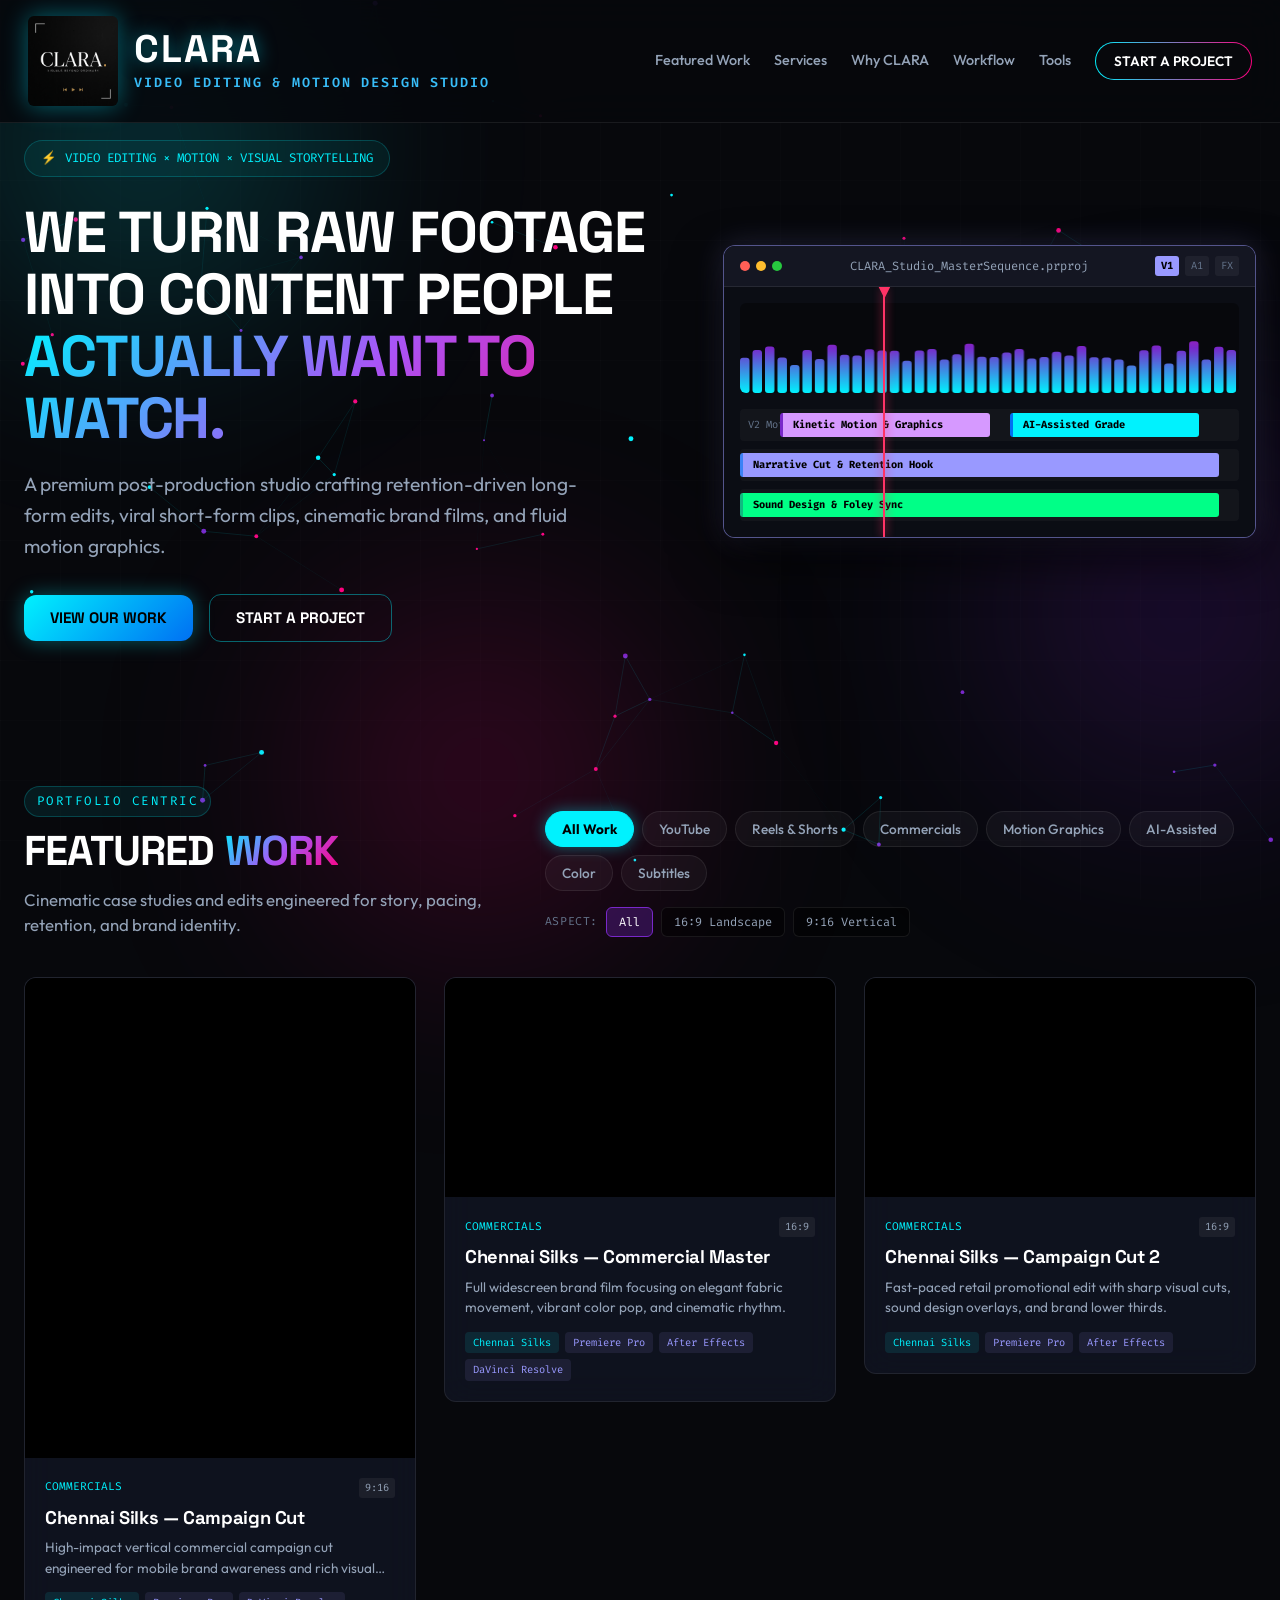
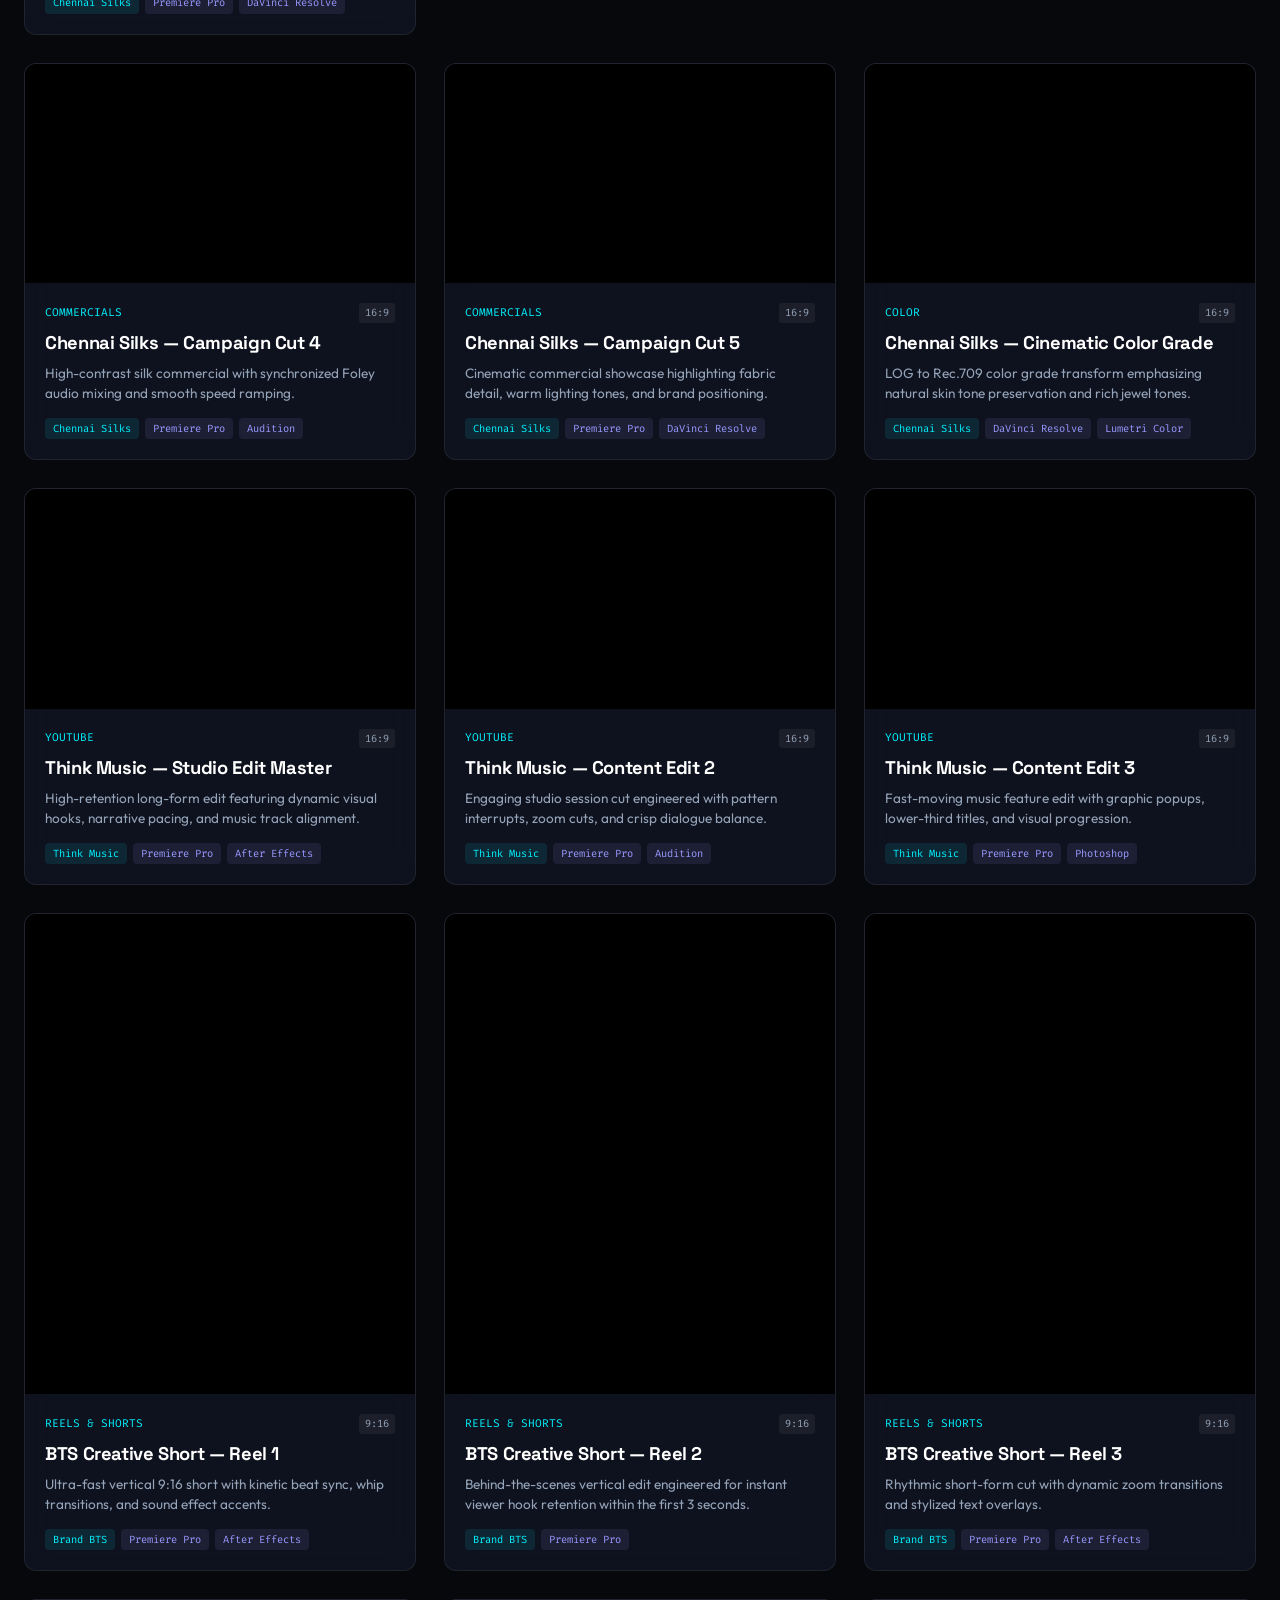
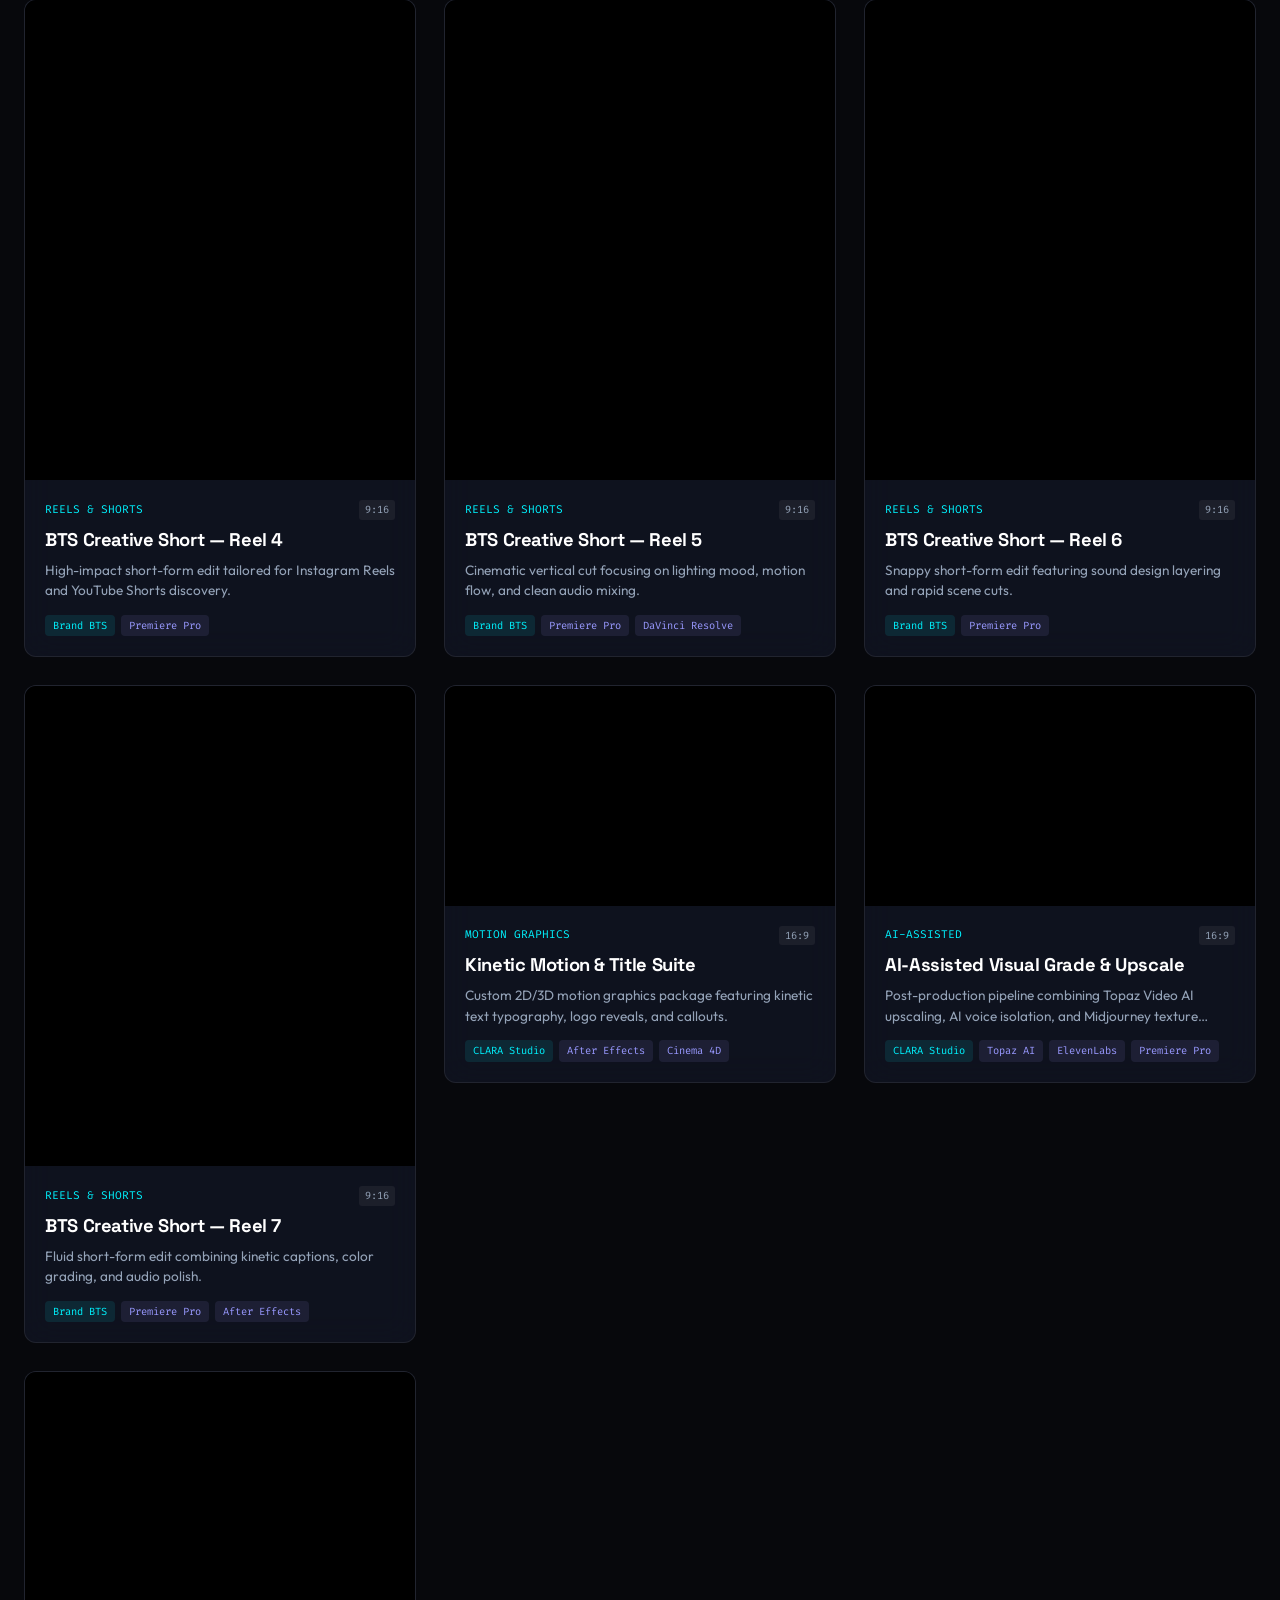
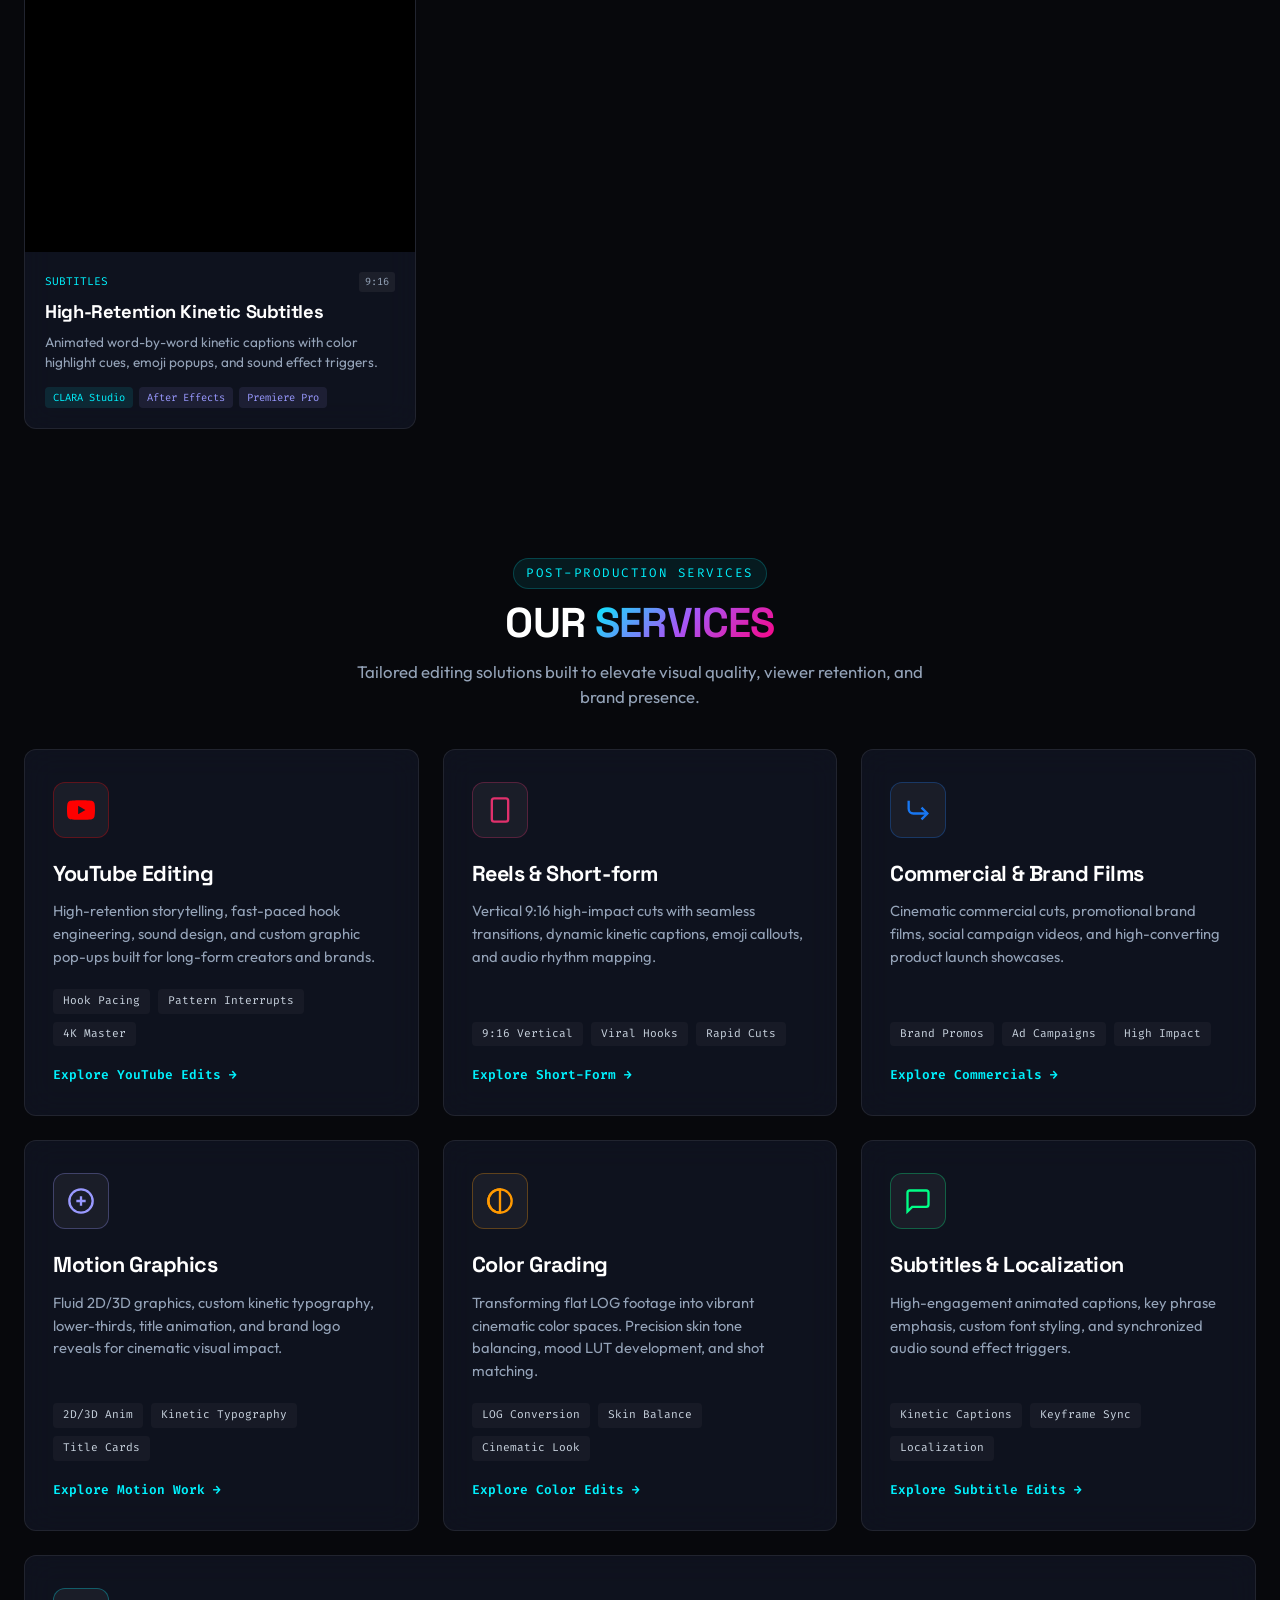
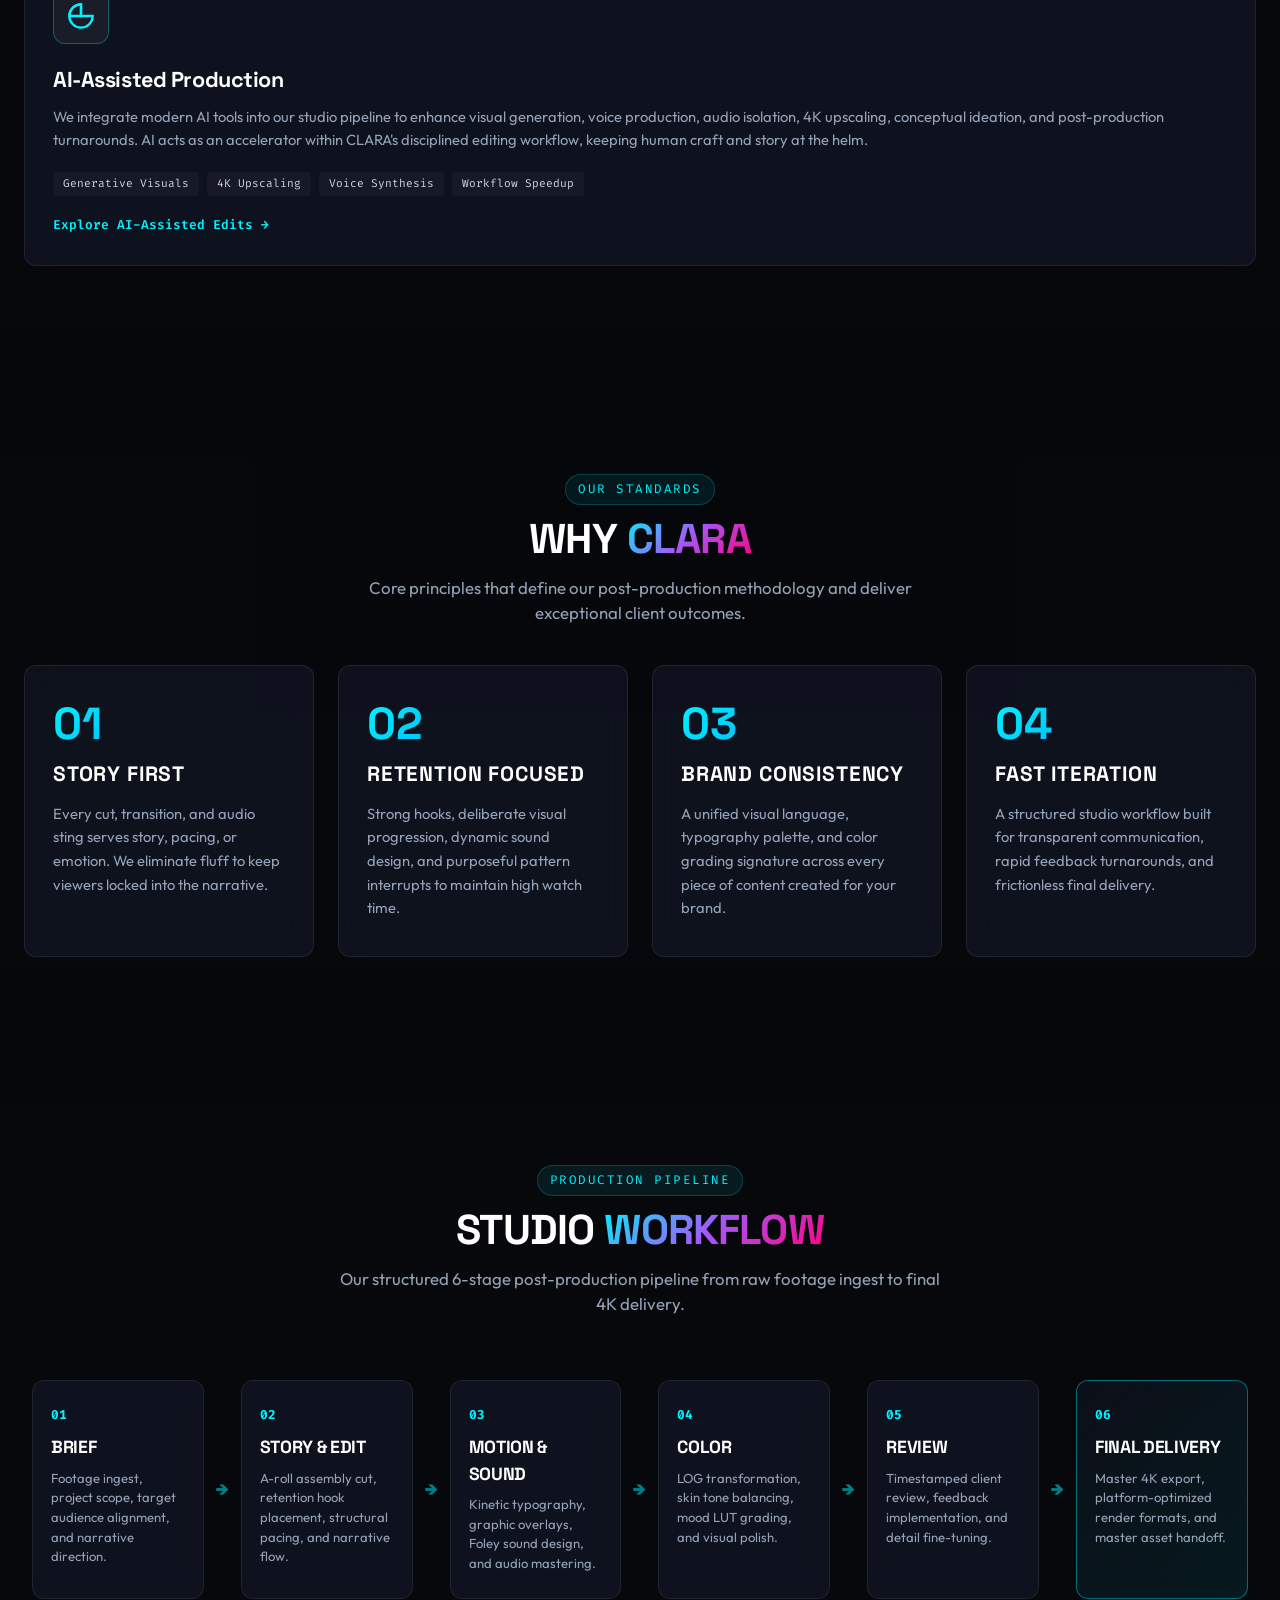
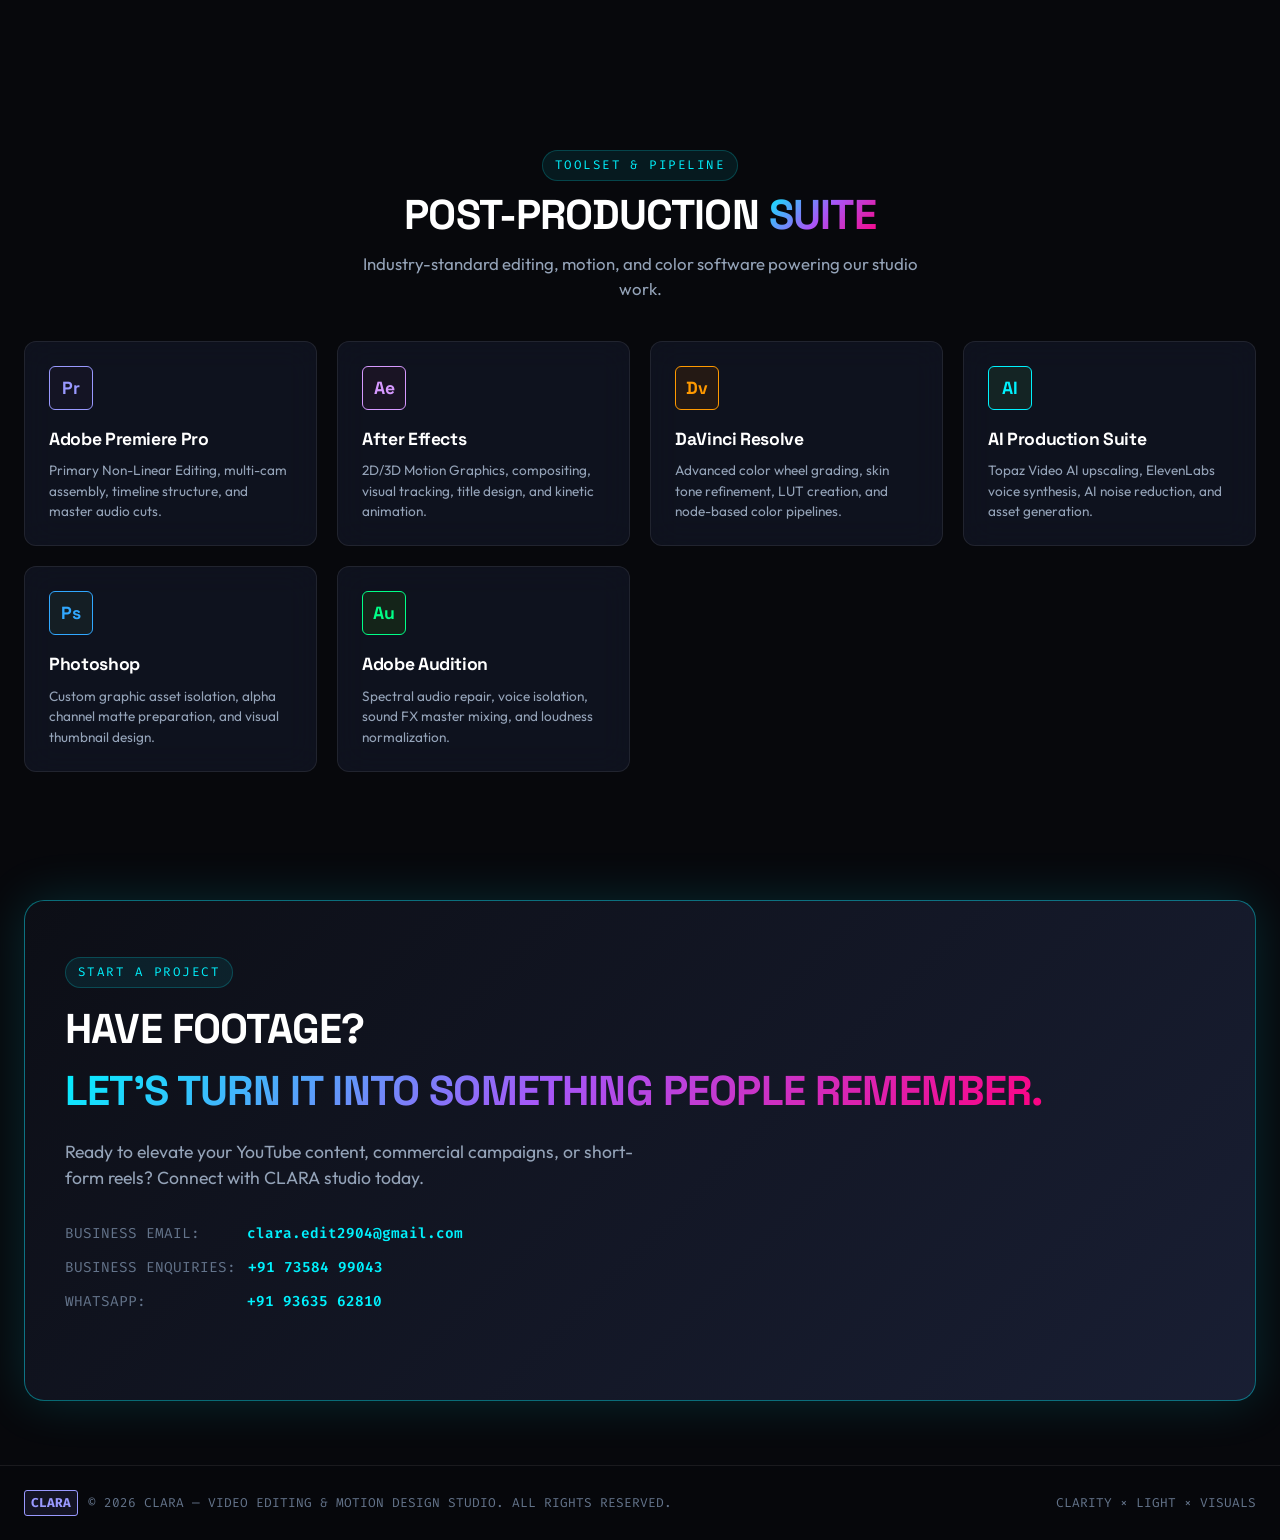
==== commit 02ec6f67: "Redesign CLARA website into premium video editing and motion design studio" ====
--- a/index.html
+++ b/index.html
@@ -3,8 +3,8 @@
 <head>
   <meta charset="UTF-8">
   <meta name="viewport" content="width=device-width, initial-scale=1.0">
-  <title>Video Editor & Motion Designer Portfolio</title>
-  <meta name="description" content="Professional Premiere Pro, Motion Graphics, and Content Production Portfolio. Inspired by Behance & Gravitas aesthetics.">
+  <title>CLARA — Video Editing & Motion Design Studio</title>
+  <meta name="description" content="CLARA is a premium video editing and motion design studio. We turn raw footage into content people actually want to watch.">
   
   <!-- Fonts -->
   <link rel="preconnect" href="https://fonts.googleapis.com">
@@ -18,75 +18,59 @@
 </head>
 <body class="gravitas-theme">
 
-  <!-- Interactive Gravitas VIT Background Canvas -->
+  <!-- Interactive Background Canvas & Ambient Light -->
   <canvas id="gravitasCanvas"></canvas>
   <div class="cyber-grid-overlay"></div>
   <div class="ambient-glow glow-1"></div>
   <div class="ambient-glow glow-2"></div>
   <div class="ambient-glow glow-3"></div>
 
-  <!-- Premiere Pro HUD Top Header Bar -->
+  <!-- Header / Navigation Bar -->
   <header class="premiere-header">
     <div class="nav-container">
-      <div class="brand-logo">
-        <img src="clara_logo.png" alt="CLARA Logo" class="clara-logo-img" style="height:90px;width:auto;object-fit:contain;border-radius:4px;">
+      <a href="#" class="brand-logo" style="text-decoration: none;">
+        <img src="clara_logo.png" alt="CLARA Studio Logo" class="clara-logo-img">
         <div class="brand-text">
           <span class="editor-name" id="headerName">CLARA</span>
-          <span class="editor-title" id="headerTitle">PREMIERE PRO & MOTION GRAPHICS SPECIALIST</span>
-        </div>
-      </div>
+          <span class="editor-title" id="headerTitle">VIDEO EDITING & MOTION DESIGN STUDIO</span>
+        </div>
+      </a>
 
       <nav class="main-nav">
-        <a href="#expertise" class="nav-link active">Expertise</a>
-        <a href="#showcase" class="nav-link">Showcase</a>
+        <a href="#work" class="nav-link">Featured Work</a>
+        <a href="#services" class="nav-link">Services</a>
+        <a href="#why-clara" class="nav-link">Why CLARA</a>
         <a href="#workflow" class="nav-link">Workflow</a>
-        <a href="#contact" class="btn-neon"><span class="btn-content">Get in Touch</span></a>
+        <a href="#tools" class="nav-link">Tools</a>
+        <a href="#contact" class="btn-neon"><span class="btn-content">START A PROJECT</span></a>
       </nav>
     </div>
   </header>
 
-  <!-- Hero Section -->
-  <section class="hero-section">
+  <!-- 1. Hero Section -->
+  <section class="hero-section" id="hero">
     <div class="hero-container">
       <div class="hero-content">
         <div class="tagline-badge">
           <span class="badge-icon">⚡</span>
-          <span id="taglineText">SHARP & INTENTIONAL VISUAL STORYTELLING</span>
+          <span>VIDEO EDITING × MOTION × VISUAL STORYTELLING</span>
         </div>
         
         <h1 class="hero-title">
-          CRAFTING VISUAL <span class="gradient-text">MASTERPIECES</span> & RETENTION-DRIVEN CUTS
+          WE TURN RAW FOOTAGE INTO CONTENT PEOPLE <span class="gradient-text">ACTUALLY WANT TO WATCH.</span>
         </h1>
         
-        <p class="hero-description" id="heroBio">
-          Clara — 2.5+ years of experience in high-impact video editing, kinetic motion graphics, and sharp visual storytelling. Elegant, intentional, and high-retention post-production.
+        <p class="hero-description">
+          A premium post-production studio crafting retention-driven long-form edits, viral short-form clips, cinematic brand films, and fluid motion graphics.
         </p>
 
-        <!-- Quick Stats & Status HUD -->
-        <div class="hero-stats-hud">
-          <div class="hud-stat-item">
-            <div class="hud-stat-value gradient-text" id="statExp">2.5+ <span class="unit">YRS</span></div>
-            <div class="hud-stat-label">EXPERIENCE</div>
-          </div>
-          <div class="hud-stat-divider"></div>
-          <div class="hud-stat-item">
-            <div class="hud-stat-value gradient-text" id="statLocation">Chennai</div>
-            <div class="hud-stat-label">LOCATION (IN)</div>
-          </div>
-          <div class="hud-stat-divider"></div>
-          <div class="hud-stat-item">
-            <div class="hud-stat-value gradient-text" id="statAvailability">Freelance & In-House</div>
-            <div class="hud-stat-label">AVAILABILITY</div>
-          </div>
-          <div class="hud-stat-divider"></div>
-          <div class="hud-stat-item">
-            <div class="hud-stat-value gradient-text" id="statViews">10M+</div>
-            <div class="hud-stat-label">VIEWS GENERATED</div>
-          </div>
-        </div>
-      </div>
-
-      <!-- Premiere Pro Audio Waveform & Timeline Visual Box -->
+        <div class="hero-actions">
+          <a href="#work" class="btn-primary-neon">VIEW OUR WORK</a>
+          <a href="#contact" class="btn-secondary-outline">START A PROJECT</a>
+        </div>
+      </div>
+
+      <!-- Hero Cinematic Timeline Window -->
       <div class="hero-timeline-box">
         <div class="timeline-window">
           <div class="window-header">
@@ -95,35 +79,32 @@
               <span class="dot yellow"></span>
               <span class="dot green"></span>
             </div>
-            <div class="window-title">Sequence 01_MainEdit.prproj</div>
+            <div class="window-title">CLARA_Studio_MasterSequence.prproj</div>
             <div class="window-tools">
               <span class="tool-icon active">V1</span>
               <span class="tool-icon">A1</span>
-              <span class="tool-icon">A2</span>
+              <span class="tool-icon">FX</span>
             </div>
           </div>
           <div class="timeline-viewport">
-            <!-- Simulated Spectrum Audio Visualizer -->
-            <canvas id="heroSpectrumCanvas" width="500" height="100"></canvas>
-
-            <!-- Premiere Tracks Representation -->
+            <canvas id="heroSpectrumCanvas" width="500" height="90"></canvas>
+
             <div class="track-list">
               <div class="track v-track">
                 <span class="track-name">V2 Motion FX</span>
-                <div class="clip purple-clip" style="left: 10%; width: 40%;">Kinetic Titles</div>
-                <div class="clip cyan-clip" style="left: 55%; width: 35%;">AI Overlay</div>
+                <div class="clip purple-clip" style="left: 8%; width: 42%;">Kinetic Motion & Graphics</div>
+                <div class="clip cyan-clip" style="left: 54%; width: 38%;">AI-Assisted Grade</div>
               </div>
               <div class="track v-track">
-                <span class="track-name">V1 Main Cut</span>
-                <div class="clip blue-clip" style="left: 0%; width: 95%;">A-Roll & B-Roll Master</div>
+                <span class="track-name">V1 Main Edit</span>
+                <div class="clip blue-clip" style="left: 0%; width: 96%;">Narrative Cut & Retention Hook</div>
               </div>
               <div class="track a-track">
                 <span class="track-name">A1 Audio Mix</span>
-                <div class="clip green-clip" style="left: 0%; width: 95%;">Sound Design + SFX</div>
+                <div class="clip green-clip" style="left: 0%; width: 96%;">Sound Design & Foley Sync</div>
               </div>
             </div>
 
-            <!-- Playhead Scrub Line -->
             <div class="timeline-playhead" id="heroPlayhead">
               <div class="playhead-head"></div>
               <div class="playhead-line"></div>
@@ -134,155 +115,30 @@
     </div>
   </section>
 
-  <!-- Expertise Grid Section -->
-  <section class="expertise-section" id="expertise">
-    <div class="section-container">
-      <div class="section-header text-center">
-        <div class="section-tag">CORE COMPETENCIES</div>
-        <h2 class="section-title">SPECIALIZED <span class="gradient-text">EXPERTISE</span></h2>
-        <p class="section-subtitle">Tailored post-production workflows designed for maximum visual impact and audience engagement.</p>
-      </div>
-
-      <div class="expertise-grid">
-        <!-- 1. YouTube Editing -->
-        <div class="expertise-card" data-category="youtube">
-          <div class="card-glow"></div>
-          <div class="expertise-icon youtube-accent">
-            <svg width="32" height="32" viewBox="0 0 24 24" fill="currentColor"><path d="M23.498 6.186a3.016 3.016 0 0 0-2.122-2.136C19.505 3.545 12 3.545 12 3.545s-7.505 0-9.377.505A3.017 3.017 0 0 0 .502 6.186C0 8.07 0 12 0 12s0 3.93.502 5.814a3.016 3.016 0 0 0 2.122 2.136c1.871.505 9.376.505 9.376.505s7.505 0 9.377-.505a3.015 3.015 0 0 0 2.122-2.136C24 15.93 24 12 24 12s0-3.93-.502-5.814zM9.545 15.568V8.432L15.818 12l-6.273 3.568z"/></svg>
-          </div>
-          <h3 class="expertise-title">YouTube Editing</h3>
-          <p class="expertise-desc">High-retention storytelling, fast-paced hook engineering, sound design, and custom graphic pop-ups built for long-form creators.</p>
-          <div class="expertise-tags">
-            <span>Hook Pacing</span>
-            <span>Pattern Interrupts</span>
-            <span>4K Workflow</span>
-          </div>
-          <button class="expertise-filter-btn" data-filter="YouTube Editing">Filter Category &rarr;</button>
-        </div>
-
-        <!-- 2. Reels & Shorts -->
-        <div class="expertise-card" data-category="reels">
-          <div class="card-glow"></div>
-          <div class="expertise-icon reels-accent">
-            <svg width="32" height="32" viewBox="0 0 24 24" fill="none" stroke="currentColor" stroke-width="2"><rect x="5" y="2" width="14" height="20" rx="2"/><line x1="12" y1="18" x2="12.01" y2="18"/></svg>
-          </div>
-          <h3 class="expertise-title">Reels & Shorts</h3>
-          <p class="expertise-desc">Vertical 9:16 viral edits with ultra-fast transitions, dynamic kinetic captions, emoji popups, and sound effect timing.</p>
-          <div class="expertise-tags">
-            <span>9:16 Vertical</span>
-            <span>Viral Hooks</span>
-            <span>Fast Transitions</span>
-          </div>
-          <button class="expertise-filter-btn" data-filter="Reels & Shorts">Filter Category &rarr;</button>
-        </div>
-
-        <!-- 3. Motion Graphics -->
-        <div class="expertise-card" data-category="motion">
-          <div class="card-glow"></div>
-          <div class="expertise-icon motion-accent">
-            <svg width="32" height="32" viewBox="0 0 24 24" fill="none" stroke="currentColor" stroke-width="2"><circle cx="12" cy="12" r="10"/><path d="M12 8v8M8 12h8"/></svg>
-          </div>
-          <h3 class="expertise-title">Motion Graphics</h3>
-          <p class="expertise-desc">Custom After Effects animation, lower-thirds, kinetic typography, 3D element integration, and sleek logo reveals.</p>
-          <div class="expertise-tags">
-            <span>After Effects</span>
-            <span>2D/3D Anim</span>
-            <span>Lower Thirds</span>
-          </div>
-          <button class="expertise-filter-btn" data-filter="Motion Graphics">Filter Category &rarr;</button>
-        </div>
-
-        <!-- 4. AI Content Production -->
-        <div class="expertise-card" data-category="ai">
-          <div class="card-glow"></div>
-          <div class="expertise-icon ai-accent">
-            <svg width="32" height="32" viewBox="0 0 24 24" fill="none" stroke="currentColor" stroke-width="2"><path d="M12 2a10 10 0 1 0 10 10H12V2z"/><path d="M12 12L2.1 12a10 10 0 0 1 9.9-10v10z"/></svg>
-          </div>
-          <h3 class="expertise-title">AI Content Production</h3>
-          <p class="expertise-desc">Integrating cutting-edge generative video AI, ElevenLabs voice synthesizers, Midjourney visuals, and AI video upscaling.</p>
-          <div class="expertise-tags">
-            <span>Generative AI</span>
-            <span>Topaz Upscale</span>
-            <span>AI Voice</span>
-          </div>
-          <button class="expertise-filter-btn" data-filter="AI Content Production">Filter Category &rarr;</button>
-        </div>
-
-        <!-- 5. Color Grading -->
-        <div class="expertise-card" data-category="color">
-          <div class="card-glow"></div>
-          <div class="expertise-icon color-accent">
-            <svg width="32" height="32" viewBox="0 0 24 24" fill="none" stroke="currentColor" stroke-width="2"><circle cx="12" cy="12" r="10"/><path d="M12 2a10 10 0 0 0 0 20z"/></svg>
-          </div>
-          <h3 class="expertise-title">Color Grading</h3>
-          <p class="expertise-desc">Transforming flat LOG footage into cinematic color spaces using DaVinci Resolve & Lumetri Color (Skin tone balancing, Mood LUTs).</p>
-          <div class="expertise-tags">
-            <span>LOG to Rec.709</span>
-            <span>DaVinci Resolve</span>
-            <span>Cinematic Look</span>
-          </div>
-          <button class="expertise-filter-btn" data-filter="Color Grading">Filter Category &rarr;</button>
-        </div>
-
-        <!-- 6. Subtitle Animation -->
-        <div class="expertise-card" data-category="subtitles">
-          <div class="card-glow"></div>
-          <div class="expertise-icon subtitles-accent">
-            <svg width="32" height="32" viewBox="0 0 24 24" fill="none" stroke="currentColor" stroke-width="2"><path d="M21 15a2 2 0 0 1-2 2H7l-4 4V5a2 2 0 0 1 2-2h14a2 2 0 0 1 2 2z"/></svg>
-          </div>
-          <h3 class="expertise-title">Subtitle Animation</h3>
-          <p class="expertise-desc">Hormozi-style animated captions, highlighted key phrases, custom font typography, and synchronized sound effects.</p>
-          <div class="expertise-tags">
-            <span>Kinetic Captions</span>
-            <span>Word Highlights</span>
-            <span>SFX Sync</span>
-          </div>
-          <button class="expertise-filter-btn" data-filter="Subtitle Animation">Filter Category &rarr;</button>
-        </div>
-
-        <!-- 7. Social Media -->
-        <div class="expertise-card" data-category="social">
-          <div class="card-glow"></div>
-          <div class="expertise-icon social-accent">
-            <svg width="32" height="32" viewBox="0 0 24 24" fill="none" stroke="currentColor" stroke-width="2"><path d="M18 2h-3a5 5 0 0 0-5 5v3H7v4h3v8h4v-8h3l1-4h-4V7a1 1 0 0 1 1-1h3z"/></svg>
-          </div>
-          <h3 class="expertise-title">Social Media</h3>
-          <p class="expertise-desc">Multi-platform video ad creatives, commercial hooks, brand trailers, and promotional social content engineered for conversion.</p>
-          <div class="expertise-tags">
-            <span>Ad Hooks</span>
-            <span>Brand Promos</span>
-            <span>Conversion Edits</span>
-          </div>
-          <button class="expertise-filter-btn" data-filter="Social Media">Filter Category &rarr;</button>
-        </div>
-      </div>
-    </div>
-  </section>
-
-  <!-- Showcase Section (Video Grid + Filter Controls) -->
-  <section class="showcase-section" id="showcase">
+  <!-- 2. Featured Work Section (Immediately below Hero) -->
+  <section class="showcase-section" id="work">
     <div class="section-container">
       <div class="showcase-header">
         <div>
-          <div class="section-tag">PORTFOLIO SHOWCASE</div>
-          <h2 class="section-title">PROJECT <span class="gradient-text">GALLERY</span></h2>
-        </div>
-
-        <!-- Controls: Category Filter + Aspect Ratio Switcher -->
+          <div class="section-tag">PORTFOLIO CENTRIC</div>
+          <h2 class="section-title">FEATURED <span class="gradient-text">WORK</span></h2>
+          <p class="section-subtitle">Cinematic case studies and edits engineered for story, pacing, retention, and brand identity.</p>
+        </div>
+
         <div class="showcase-controls">
           <div class="filter-pills" id="categoryFilterPills">
-            <button class="pill-btn active" data-cat="All">All Expertise</button>
-            <button class="pill-btn" data-cat="YouTube Editing">YouTube</button>
+            <button class="pill-btn active" data-cat="All">All Work</button>
+            <button class="pill-btn" data-cat="YouTube">YouTube</button>
             <button class="pill-btn" data-cat="Reels & Shorts">Reels & Shorts</button>
-            <button class="pill-btn" data-cat="Motion Graphics">Motion FX</button>
-            <button class="pill-btn" data-cat="AI Content Production">AI Content</button>
-            <button class="pill-btn" data-cat="Color Grading">Color Grade</button>
-            <button class="pill-btn" data-cat="Subtitle Animation">Subtitles</button>
-            <button class="pill-btn" data-cat="Social Media">Social Media</button>
+            <button class="pill-btn" data-cat="Commercials">Commercials</button>
+            <button class="pill-btn" data-cat="Motion Graphics">Motion Graphics</button>
+            <button class="pill-btn" data-cat="AI-Assisted">AI-Assisted</button>
+            <button class="pill-btn" data-cat="Color">Color</button>
+            <button class="pill-btn" data-cat="Subtitles">Subtitles</button>
           </div>
 
           <div class="ratio-switcher">
-            <span class="ratio-label">ASPECT RATIO:</span>
+            <span class="ratio-label">ASPECT:</span>
             <button class="ratio-btn active" data-ratio="all">All</button>
             <button class="ratio-btn" data-ratio="16:9">16:9 Landscape</button>
             <button class="ratio-btn" data-ratio="9:16">9:16 Vertical</button>
@@ -290,166 +146,330 @@
         </div>
       </div>
 
-      <!-- Main Dynamic Project Grid -->
+      <!-- Project Cards Grid -->
       <div class="project-grid" id="projectGrid">
-        <!-- Javascript dynamically renders projects or empty slots here -->
-      </div>
-    </div>
-  </section>
-
-  <!-- Workflow & Software Stack Section -->
+        <!-- Javascript renders projects dynamically here -->
+      </div>
+    </div>
+  </section>
+
+  <!-- 3. Services Section -->
+  <section class="expertise-section" id="services">
+    <div class="section-container">
+      <div class="section-header text-center">
+        <div class="section-tag">POST-PRODUCTION SERVICES</div>
+        <h2 class="section-title">OUR <span class="gradient-text">SERVICES</span></h2>
+        <p class="section-subtitle">Tailored editing solutions built to elevate visual quality, viewer retention, and brand presence.</p>
+      </div>
+
+      <div class="expertise-grid">
+        <!-- Service 1 -->
+        <div class="expertise-card">
+          <div class="card-glow"></div>
+          <div class="expertise-icon youtube-accent">
+            <svg width="28" height="28" viewBox="0 0 24 24" fill="currentColor"><path d="M23.498 6.186a3.016 3.016 0 0 0-2.122-2.136C19.505 3.545 12 3.545 12 3.545s-7.505 0-9.377.505A3.017 3.017 0 0 0 .502 6.186C0 8.07 0 12 0 12s0 3.93.502 5.814a3.016 3.016 0 0 0 2.122 2.136c1.871.505 9.376.505 9.376.505s7.505 0 9.377-.505a3.015 3.015 0 0 0 2.122-2.136C24 15.93 24 12 24 12s0-3.93-.502-5.814zM9.545 15.568V8.432L15.818 12l-6.273 3.568z"/></svg>
+          </div>
+          <h3 class="expertise-title">YouTube Editing</h3>
+          <p class="expertise-desc">High-retention storytelling, fast-paced hook engineering, sound design, and custom graphic pop-ups built for long-form creators and brands.</p>
+          <div class="expertise-tags">
+            <span>Hook Pacing</span>
+            <span>Pattern Interrupts</span>
+            <span>4K Master</span>
+          </div>
+          <button class="expertise-filter-btn" data-filter="YouTube">Explore YouTube Edits &rarr;</button>
+        </div>
+
+        <!-- Service 2 -->
+        <div class="expertise-card">
+          <div class="card-glow"></div>
+          <div class="expertise-icon reels-accent">
+            <svg width="28" height="28" viewBox="0 0 24 24" fill="none" stroke="currentColor" stroke-width="2"><rect x="5" y="2" width="14" height="20" rx="2"/><line x1="12" y1="18" x2="12.01" y2="18"/></svg>
+          </div>
+          <h3 class="expertise-title">Reels & Short-form</h3>
+          <p class="expertise-desc">Vertical 9:16 high-impact cuts with seamless transitions, dynamic kinetic captions, emoji callouts, and audio rhythm mapping.</p>
+          <div class="expertise-tags">
+            <span>9:16 Vertical</span>
+            <span>Viral Hooks</span>
+            <span>Rapid Cuts</span>
+          </div>
+          <button class="expertise-filter-btn" data-filter="Reels & Shorts">Explore Short-Form &rarr;</button>
+        </div>
+
+        <!-- Service 3 -->
+        <div class="expertise-card">
+          <div class="card-glow"></div>
+          <div class="expertise-icon social-accent">
+            <svg width="28" height="28" viewBox="0 0 24 24" fill="none" stroke="currentColor" stroke-width="2"><path d="M15 10l5 5-5 5"/><path d="M4 4v7a4 4 0 0 0 4 4h12"/></svg>
+          </div>
+          <h3 class="expertise-title">Commercial & Brand Films</h3>
+          <p class="expertise-desc">Cinematic commercial cuts, promotional brand films, social campaign videos, and high-converting product launch showcases.</p>
+          <div class="expertise-tags">
+            <span>Brand Promos</span>
+            <span>Ad Campaigns</span>
+            <span>High Impact</span>
+          </div>
+          <button class="expertise-filter-btn" data-filter="Commercials">Explore Commercials &rarr;</button>
+        </div>
+
+        <!-- Service 4 -->
+        <div class="expertise-card">
+          <div class="card-glow"></div>
+          <div class="expertise-icon motion-accent">
+            <svg width="28" height="28" viewBox="0 0 24 24" fill="none" stroke="currentColor" stroke-width="2"><circle cx="12" cy="12" r="10"/><path d="M12 8v8M8 12h8"/></svg>
+          </div>
+          <h3 class="expertise-title">Motion Graphics</h3>
+          <p class="expertise-desc">Fluid 2D/3D graphics, custom kinetic typography, lower-thirds, title animation, and brand logo reveals for cinematic visual impact.</p>
+          <div class="expertise-tags">
+            <span>2D/3D Anim</span>
+            <span>Kinetic Typography</span>
+            <span>Title Cards</span>
+          </div>
+          <button class="expertise-filter-btn" data-filter="Motion Graphics">Explore Motion Work &rarr;</button>
+        </div>
+
+        <!-- Service 5 -->
+        <div class="expertise-card">
+          <div class="card-glow"></div>
+          <div class="expertise-icon color-accent">
+            <svg width="28" height="28" viewBox="0 0 24 24" fill="none" stroke="currentColor" stroke-width="2"><circle cx="12" cy="12" r="10"/><path d="M12 2a10 10 0 0 0 0 20z"/></svg>
+          </div>
+          <h3 class="expertise-title">Color Grading</h3>
+          <p class="expertise-desc">Transforming flat LOG footage into vibrant cinematic color spaces. Precision skin tone balancing, mood LUT development, and shot matching.</p>
+          <div class="expertise-tags">
+            <span>LOG Conversion</span>
+            <span>Skin Balance</span>
+            <span>Cinematic Look</span>
+          </div>
+          <button class="expertise-filter-btn" data-filter="Color">Explore Color Edits &rarr;</button>
+        </div>
+
+        <!-- Service 6 -->
+        <div class="expertise-card">
+          <div class="card-glow"></div>
+          <div class="expertise-icon subtitles-accent">
+            <svg width="28" height="28" viewBox="0 0 24 24" fill="none" stroke="currentColor" stroke-width="2"><path d="M21 15a2 2 0 0 1-2 2H7l-4 4V5a2 2 0 0 1 2-2h14a2 2 0 0 1 2 2z"/></svg>
+          </div>
+          <h3 class="expertise-title">Subtitles & Localization</h3>
+          <p class="expertise-desc">High-engagement animated captions, key phrase emphasis, custom font styling, and synchronized audio sound effect triggers.</p>
+          <div class="expertise-tags">
+            <span>Kinetic Captions</span>
+            <span>Keyframe Sync</span>
+            <span>Localization</span>
+          </div>
+          <button class="expertise-filter-btn" data-filter="Subtitles">Explore Subtitle Edits &rarr;</button>
+        </div>
+
+        <!-- Service 7: AI-Assisted Production -->
+        <div class="expertise-card full-width-card">
+          <div class="card-glow"></div>
+          <div class="expertise-icon ai-accent">
+            <svg width="28" height="28" viewBox="0 0 24 24" fill="none" stroke="currentColor" stroke-width="2"><path d="M12 2a10 10 0 1 0 10 10H12V2z"/><path d="M12 12L2.1 12a10 10 0 0 1 9.9-10v10z"/></svg>
+          </div>
+          <h3 class="expertise-title">AI-Assisted Production</h3>
+          <p class="expertise-desc">We integrate modern AI tools into our studio pipeline to enhance visual generation, voice production, audio isolation, 4K upscaling, conceptual ideation, and post-production turnarounds. AI acts as an accelerator within CLARA's disciplined editing workflow, keeping human craft and story at the helm.</p>
+          <div class="expertise-tags">
+            <span>Generative Visuals</span>
+            <span>4K Upscaling</span>
+            <span>Voice Synthesis</span>
+            <span>Workflow Speedup</span>
+          </div>
+          <button class="expertise-filter-btn" data-filter="AI-Assisted">Explore AI-Assisted Edits &rarr;</button>
+        </div>
+      </div>
+    </div>
+  </section>
+
+  <!-- 4. Why CLARA Section -->
+  <section class="why-clara-section" id="why-clara">
+    <div class="section-container">
+      <div class="section-header text-center">
+        <div class="section-tag">OUR STANDARDS</div>
+        <h2 class="section-title">WHY <span class="gradient-text">CLARA</span></h2>
+        <p class="section-subtitle">Core principles that define our post-production methodology and deliver exceptional client outcomes.</p>
+      </div>
+
+      <div class="pillars-grid">
+        <div class="pillar-card">
+          <div class="pillar-number">01</div>
+          <h3 class="pillar-title">STORY FIRST</h3>
+          <p class="pillar-desc">Every cut, transition, and audio sting serves story, pacing, or emotion. We eliminate fluff to keep viewers locked into the narrative.</p>
+        </div>
+
+        <div class="pillar-card">
+          <div class="pillar-number">02</div>
+          <h3 class="pillar-title">RETENTION FOCUSED</h3>
+          <p class="pillar-desc">Strong hooks, deliberate visual progression, dynamic sound design, and purposeful pattern interrupts to maintain high watch time.</p>
+        </div>
+
+        <div class="pillar-card">
+          <div class="pillar-number">03</div>
+          <h3 class="pillar-title">BRAND CONSISTENCY</h3>
+          <p class="pillar-desc">A unified visual language, typography palette, and color grading signature across every piece of content created for your brand.</p>
+        </div>
+
+        <div class="pillar-card">
+          <div class="pillar-number">04</div>
+          <h3 class="pillar-title">FAST ITERATION</h3>
+          <p class="pillar-desc">A structured studio workflow built for transparent communication, rapid feedback turnarounds, and frictionless final delivery.</p>
+        </div>
+      </div>
+    </div>
+  </section>
+
+  <!-- 5. Workflow Section -->
   <section class="workflow-section" id="workflow">
+    <div class="section-container">
+      <div class="section-header text-center">
+        <div class="section-tag">PRODUCTION PIPELINE</div>
+        <h2 class="section-title">STUDIO <span class="gradient-text">WORKFLOW</span></h2>
+        <p class="section-subtitle">Our structured 6-stage post-production pipeline from raw footage ingest to final 4K delivery.</p>
+      </div>
+
+      <div class="pipeline-track">
+        <div class="pipeline-step">
+          <div class="step-num">01</div>
+          <h4 class="step-title">BRIEF</h4>
+          <p class="step-desc">Footage ingest, project scope, target audience alignment, and narrative direction.</p>
+        </div>
+        <div class="pipeline-connector">→</div>
+        <div class="pipeline-step">
+          <div class="step-num">02</div>
+          <h4 class="step-title">STORY & EDIT</h4>
+          <p class="step-desc">A-roll assembly cut, retention hook placement, structural pacing, and narrative flow.</p>
+        </div>
+        <div class="pipeline-connector">→</div>
+        <div class="pipeline-step">
+          <div class="step-num">03</div>
+          <h4 class="step-title">MOTION & SOUND</h4>
+          <p class="step-desc">Kinetic typography, graphic overlays, Foley sound design, and audio mastering.</p>
+        </div>
+        <div class="pipeline-connector">→</div>
+        <div class="pipeline-step">
+          <div class="step-num">04</div>
+          <h4 class="step-title">COLOR</h4>
+          <p class="step-desc">LOG transformation, skin tone balancing, mood LUT grading, and visual polish.</p>
+        </div>
+        <div class="pipeline-connector">→</div>
+        <div class="pipeline-step">
+          <div class="step-num">05</div>
+          <h4 class="step-title">REVIEW</h4>
+          <p class="step-desc">Timestamped client review, feedback implementation, and detail fine-tuning.</p>
+        </div>
+        <div class="pipeline-connector">→</div>
+        <div class="pipeline-step final-step">
+          <div class="step-num">06</div>
+          <h4 class="step-title">FINAL DELIVERY</h4>
+          <p class="step-desc">Master 4K export, platform-optimized render formats, and master asset handoff.</p>
+        </div>
+      </div>
+    </div>
+  </section>
+
+  <!-- 6. Tools Section -->
+  <section class="tools-section" id="tools">
     <div class="section-container">
       <div class="section-header text-center">
         <div class="section-tag">TOOLSET & PIPELINE</div>
         <h2 class="section-title">POST-PRODUCTION <span class="gradient-text">SUITE</span></h2>
+        <p class="section-subtitle">Industry-standard editing, motion, and color software powering our studio work.</p>
       </div>
 
       <div class="software-suite-grid">
         <div class="suite-card">
           <div class="suite-badge pr">Pr</div>
           <h4>Adobe Premiere Pro</h4>
-          <p>Primary Non-Linear Editing, multi-cam cutting, audio assembly, and timeline master.</p>
+          <p>Primary Non-Linear Editing, multi-cam assembly, timeline structure, and master audio cuts.</p>
         </div>
         <div class="suite-card">
           <div class="suite-badge ae">Ae</div>
           <h4>After Effects</h4>
-          <p>2D/3D Motion Graphics, compositing, visual effects, visual tracking, and kinetic typography.</p>
+          <p>2D/3D Motion Graphics, compositing, visual tracking, title design, and kinetic animation.</p>
         </div>
         <div class="suite-card">
           <div class="suite-badge dv">Dv</div>
           <h4>DaVinci Resolve</h4>
-          <p>Advanced color wheel grading, skin-tone refinement, and node-based color pipelines.</p>
+          <p>Advanced color wheel grading, skin tone refinement, LUT creation, and node-based color pipelines.</p>
         </div>
         <div class="suite-card">
           <div class="suite-badge ai">AI</div>
-          <h4>AI Tools & Topaz</h4>
-          <p>ElevenLabs voice generation, Midjourney graphic synthesis, and Topaz Video AI upscale.</p>
+          <h4>AI Production Suite</h4>
+          <p>Topaz Video AI upscaling, ElevenLabs voice synthesis, AI noise reduction, and asset generation.</p>
         </div>
         <div class="suite-card">
           <div class="suite-badge ps">Ps</div>
           <h4>Photoshop</h4>
-          <p>Custom graphic creation, thumbnail design, alpha channel matte prep, and asset isolation.</p>
-        </div>
-      </div>
-    </div>
-  </section>
-
-  <!-- Contact & Footer Section -->
+          <p>Custom graphic asset isolation, alpha channel matte preparation, and visual thumbnail design.</p>
+        </div>
+        <div class="suite-card">
+          <div class="suite-badge au">Au</div>
+          <h4>Adobe Audition</h4>
+          <p>Spectral audio repair, voice isolation, sound FX master mixing, and loudness normalization.</p>
+        </div>
+      </div>
+    </div>
+  </section>
+
+  <!-- 7. Contact Section -->
   <section class="contact-section" id="contact">
     <div class="section-container">
       <div class="contact-box">
         <div class="contact-content">
-          <div class="section-tag">LETS WORK TOGETHER</div>
-          <h2 class="contact-title">READY TO ELEVATE YOUR <span class="gradient-text">CONTENT?</span></h2>
-          <p class="contact-desc">Now accepting new project inquiries, channel retention audits, and full-time video editing opportunities.</p>
+          <div class="section-tag">START A PROJECT</div>
+          <h2 class="contact-title">HAVE FOOTAGE?<br><span class="gradient-text">LET'S TURN IT INTO SOMETHING PEOPLE REMEMBER.</span></h2>
+          <p class="contact-desc">Ready to elevate your YouTube content, commercial campaigns, or short-form reels? Connect with CLARA studio today.</p>
           
           <div class="contact-details">
             <div class="contact-item">
-              <span class="item-label">EMAIL:</span>
-              <a href="mailto:clara.edit2904@gmail.com" class="item-value contact-link" id="contactEmail">clara.edit2904@gmail.com</a>
+              <span class="item-label">BUSINESS EMAIL:</span>
+              <a href="mailto:clara.edit2904@gmail.com" class="item-value contact-link">clara.edit2904@gmail.com</a>
             </div>
             <div class="contact-item">
-              <span class="item-label">PHONE:</span>
+              <span class="item-label">BUSINESS ENQUIRIES:</span>
               <a href="tel:+917358499043" class="item-value contact-link">+91 73584 99043</a>
             </div>
             <div class="contact-item">
-              <span class="item-label">PHONE 2:</span>
-              <a href="tel:+919363562810" class="item-value contact-link">+91 93635 62810</a>
-            </div>
-          </div>
-        </div>
-      </div>
-    </div>
-  </section>
+              <span class="item-label">WHATSAPP:</span>
+              <a href="https://wa.me/919363562810" target="_blank" rel="noopener" class="item-value contact-link">+91 93635 62810</a>
+            </div>
+          </div>
+        </div>
+      </div>
+    </div>
+  </section>
+
+  <!-- Footer -->
+  <footer class="footer-bar">
+    <div class="footer-container">
+      <div class="footer-left">
+        <span class="pr-icon-sm">CLARA</span>
+        <span>© 2026 CLARA — VIDEO EDITING & MOTION DESIGN STUDIO. ALL RIGHTS RESERVED.</span>
+      </div>
+      <div class="footer-right">
+        <span>CLARITY × LIGHT × VISUALS</span>
+      </div>
+    </div>
+  </footer>
 
   <!-- Modal Video Player Overlay -->
   <div class="video-modal-overlay" id="videoModal">
     <div class="video-modal-container" id="videoModalContainer">
-      <button class="modal-close-btn" id="closeModalBtn">&times;</button>
+      <button class="modal-close-btn" id="closeModalBtn" aria-label="Close modal">&times;</button>
       
       <div class="modal-video-frame">
         <div id="modalMediaContainer">
-          <!-- Video element or Embed iframe dynamically injected here -->
-        </div>
+          <!-- Video element or iframe dynamically injected here -->
+        </div>
+      </div>
+      <div class="modal-details-drawer" id="modalDetailsDrawer">
+        <!-- Metadata drawer rendered dynamically -->
       </div>
     </div>
   </div>
 
-  <!-- Modal Add/Manage Data Overlay -->
-  <div class="data-modal-overlay" id="dataModal">
-    <div class="data-modal-container">
-      <div class="data-modal-header">
-        <h3>Manage Portfolio Content</h3>
-        <button class="modal-close-btn" id="closeDataModalBtn">&times;</button>
-      </div>
-
-      <div class="data-modal-body">
-        <p class="data-modal-intro">
-          You can edit your content in <strong>js/portfolioData.js</strong> or paste project data below to immediately add it to your active view!
-        </p>
-
-        <form id="addProjectForm">
-          <div class="form-group">
-            <label>Project Title *</label>
-            <input type="text" id="inputTitle" placeholder="e.g. Cinematic Tech Review - YouTube Edit" required>
-          </div>
-
-          <div class="form-row">
-            <div class="form-group">
-              <label>Expertise Category *</label>
-              <select id="inputCategory" required>
-                <option value="YouTube Editing">YouTube Editing</option>
-                <option value="Reels & Shorts">Reels & Shorts</option>
-                <option value="Motion Graphics">Motion Graphics</option>
-                <option value="AI Content Production">AI Content Production</option>
-                <option value="Color Grading">Color Grading</option>
-                <option value="Subtitle Animation">Subtitle Animation</option>
-                <option value="Social Media">Social Media</option>
-              </select>
-            </div>
-
-            <div class="form-group">
-              <label>Aspect Ratio *</label>
-              <select id="inputRatio" required>
-                <option value="16:9">16:9 Horizontal</option>
-                <option value="9:16">9:16 Vertical</option>
-              </select>
-            </div>
-          </div>
-
-          <div class="form-group">
-            <label>Video URL or Local MP4 Path</label>
-            <input type="text" id="inputVideoUrl" placeholder="e.g. https://www.youtube.com/embed/... or ../BRAND SHOOT/CHENNAI SILKS.MP4">
-          </div>
-
-          <div class="form-group">
-            <label>Thumbnail Image URL (Optional)</label>
-            <input type="text" id="inputThumbUrl" placeholder="Leave blank for video frame preview">
-          </div>
-
-          <div class="form-group">
-            <label>Description / Pacing Notes</label>
-            <textarea id="inputDesc" rows="3" placeholder="Describe the edit style, retention techniques, or color grade details..."></textarea>
-          </div>
-
-          <div class="form-group">
-            <label>Software Used (comma separated)</label>
-            <input type="text" id="inputTools" placeholder="Premiere Pro, After Effects, DaVinci Resolve">
-          </div>
-
-          <div class="data-modal-actions">
-            <button type="submit" class="btn-primary-neon">Add Project to Showcase</button>
-          </div>
-        </form>
-      </div>
-    </div>
-  </section>
-
   <!-- Scripts -->
-  <script src="js/background-gravitas.js?v=4"></script>
-  <script src="js/portfolioData.js?v=4"></script>
-  <script src="js/visualizer.js?v=4"></script>
-  <script src="js/app.js?v=4"></script>
+  <script src="js/background-gravitas.js?v=5"></script>
+  <script src="js/portfolioData.js?v=5"></script>
+  <script src="js/visualizer.js?v=5"></script>
+  <script src="js/app.js?v=5"></script>
 </body>
 </html>
--- a/css/main.css
+++ b/css/main.css
@@ -270,3 +270,29 @@
   color: #000;
   font-weight: 700;
 }
+
+.btn-secondary-outline {
+  display: inline-flex;
+  align-items: center;
+  gap: 10px;
+  background: transparent;
+  color: #ffffff;
+  font-family: var(--font-heading);
+  font-weight: 700;
+  font-size: 0.95rem;
+  padding: 12px 26px;
+  border-radius: var(--radius-md);
+  text-decoration: none;
+  border: 1px solid rgba(0, 242, 254, 0.4);
+  cursor: pointer;
+  transition: var(--transition-fast);
+}
+
+.btn-secondary-outline:hover {
+  border-color: var(--cyan-neon);
+  background: rgba(0, 242, 254, 0.1);
+  color: var(--cyan-neon);
+  box-shadow: 0 0 20px rgba(0, 242, 254, 0.2);
+  transform: translateY(-2px);
+}
+
--- a/css/components.css
+++ b/css/components.css
@@ -699,7 +699,7 @@
   font-size: 0.9rem;
 }
 
-.item-label { color: #64748b; width: 100px; }
+.item-label { color: #64748b; min-width: 170px; }
 .item-value { color: var(--cyan-neon); font-weight: 600; }
 
 .footer-bar {
@@ -972,3 +972,202 @@
   transform: scale(1.03);
 }
 
+/* ==========================================================================
+   WHY CLARA — PILLARS GRID
+   ========================================================================== */
+.why-clara-section {
+  padding: 80px 0;
+  position: relative;
+  background: rgba(7, 8, 12, 0.4);
+}
+
+.pillars-grid {
+  display: grid;
+  grid-template-columns: repeat(auto-fit, minmax(260px, 1fr));
+  gap: 24px;
+  margin-top: 40px;
+}
+
+.pillar-card {
+  background: var(--bg-card);
+  backdrop-filter: blur(16px);
+  border: 1px solid var(--border-subtle);
+  border-radius: var(--radius-md);
+  padding: 36px 28px;
+  position: relative;
+  overflow: hidden;
+  transition: var(--transition-smooth);
+}
+
+.pillar-card:hover {
+  transform: translateY(-6px);
+  border-color: var(--cyan-neon);
+  box-shadow: 0 12px 35px rgba(0, 242, 254, 0.15);
+  background: var(--bg-card-hover);
+}
+
+.pillar-number {
+  font-family: var(--font-heading);
+  font-size: 2.8rem;
+  font-weight: 900;
+  background: linear-gradient(135deg, var(--cyan-neon), var(--blue-neon));
+  -webkit-background-clip: text;
+  -webkit-text-fill-color: transparent;
+  margin-bottom: 12px;
+  line-height: 1;
+}
+
+.pillar-title {
+  font-size: 1.3rem;
+  font-weight: 800;
+  color: #ffffff;
+  margin-bottom: 12px;
+  letter-spacing: 0.04em;
+}
+
+.pillar-desc {
+  font-size: 0.92rem;
+  color: #94a3b8;
+  line-height: 1.6;
+}
+
+/* ==========================================================================
+   WORKFLOW PIPELINE TRACK
+   ========================================================================== */
+.pipeline-track {
+  display: flex;
+  align-items: stretch;
+  justify-content: space-between;
+  gap: 12px;
+  overflow-x: auto;
+  padding: 24px 8px;
+  scrollbar-width: thin;
+}
+
+.pipeline-step {
+  flex: 1;
+  min-width: 170px;
+  background: var(--bg-card);
+  backdrop-filter: blur(16px);
+  border: 1px solid var(--border-subtle);
+  border-radius: var(--radius-md);
+  padding: 24px 18px;
+  transition: var(--transition-fast);
+  display: flex;
+  flex-direction: column;
+}
+
+.pipeline-step:hover {
+  border-color: var(--cyan-neon);
+  transform: translateY(-4px);
+  box-shadow: 0 10px 25px rgba(0, 242, 254, 0.15);
+}
+
+.pipeline-step.final-step {
+  border-color: rgba(0, 242, 254, 0.4);
+  background: linear-gradient(135deg, rgba(13, 16, 26, 0.9), rgba(0, 242, 254, 0.08));
+}
+
+.step-num {
+  font-family: var(--font-mono);
+  font-size: 0.8rem;
+  color: var(--cyan-neon);
+  font-weight: 700;
+  margin-bottom: 10px;
+}
+
+.step-title {
+  font-size: 1.1rem;
+  font-weight: 800;
+  color: #fff;
+  margin-bottom: 8px;
+}
+
+.step-desc {
+  font-size: 0.82rem;
+  color: #94a3b8;
+  line-height: 1.5;
+}
+
+.pipeline-connector {
+  display: flex;
+  align-items: center;
+  justify-content: center;
+  color: rgba(0, 242, 254, 0.5);
+  font-size: 1.2rem;
+  font-weight: 800;
+  user-select: none;
+}
+
+/* ==========================================================================
+   FEATURED WORK CARD EXTENSIONS
+   ========================================================================== */
+.watch-case-btn {
+  position: absolute;
+  bottom: 20px;
+  font-family: var(--font-mono);
+  font-size: 0.72rem;
+  font-weight: 700;
+  letter-spacing: 0.1em;
+  color: #000;
+  background: var(--cyan-neon);
+  padding: 8px 16px;
+  border-radius: var(--radius-full);
+  box-shadow: 0 0 15px rgba(0, 242, 254, 0.6);
+  transform: translateY(10px);
+  transition: transform 0.3s ease;
+}
+
+.project-card:hover .watch-case-btn {
+  transform: translateY(0);
+}
+
+.card-play-overlay {
+  flex-direction: column;
+  gap: 16px;
+}
+
+.card-client-tag {
+  font-family: var(--font-mono);
+  font-size: 0.65rem;
+  background: rgba(0, 242, 254, 0.1);
+  color: var(--cyan-neon);
+  padding: 3px 8px;
+  border-radius: 4px;
+}
+
+.expertise-card.full-width-card {
+  grid-column: 1 / -1;
+}
+
+/* ==========================================================================
+   RESPONSIVE DESIGN BREAKPOINTS
+   ========================================================================== */
+@media (max-width: 900px) {
+  .hero-container {
+    grid-template-columns: 1fr;
+    gap: 36px;
+    padding-top: 20px;
+  }
+  .hero-title {
+    font-size: 2.5rem;
+  }
+  .hero-description {
+    font-size: 1.05rem;
+  }
+  .main-nav {
+    display: none;
+  }
+  .pipeline-track {
+    flex-direction: column;
+    gap: 16px;
+  }
+  .pipeline-connector {
+    transform: rotate(90deg);
+  }
+  .contact-title {
+    font-size: 1.9rem;
+  }
+}
+
+
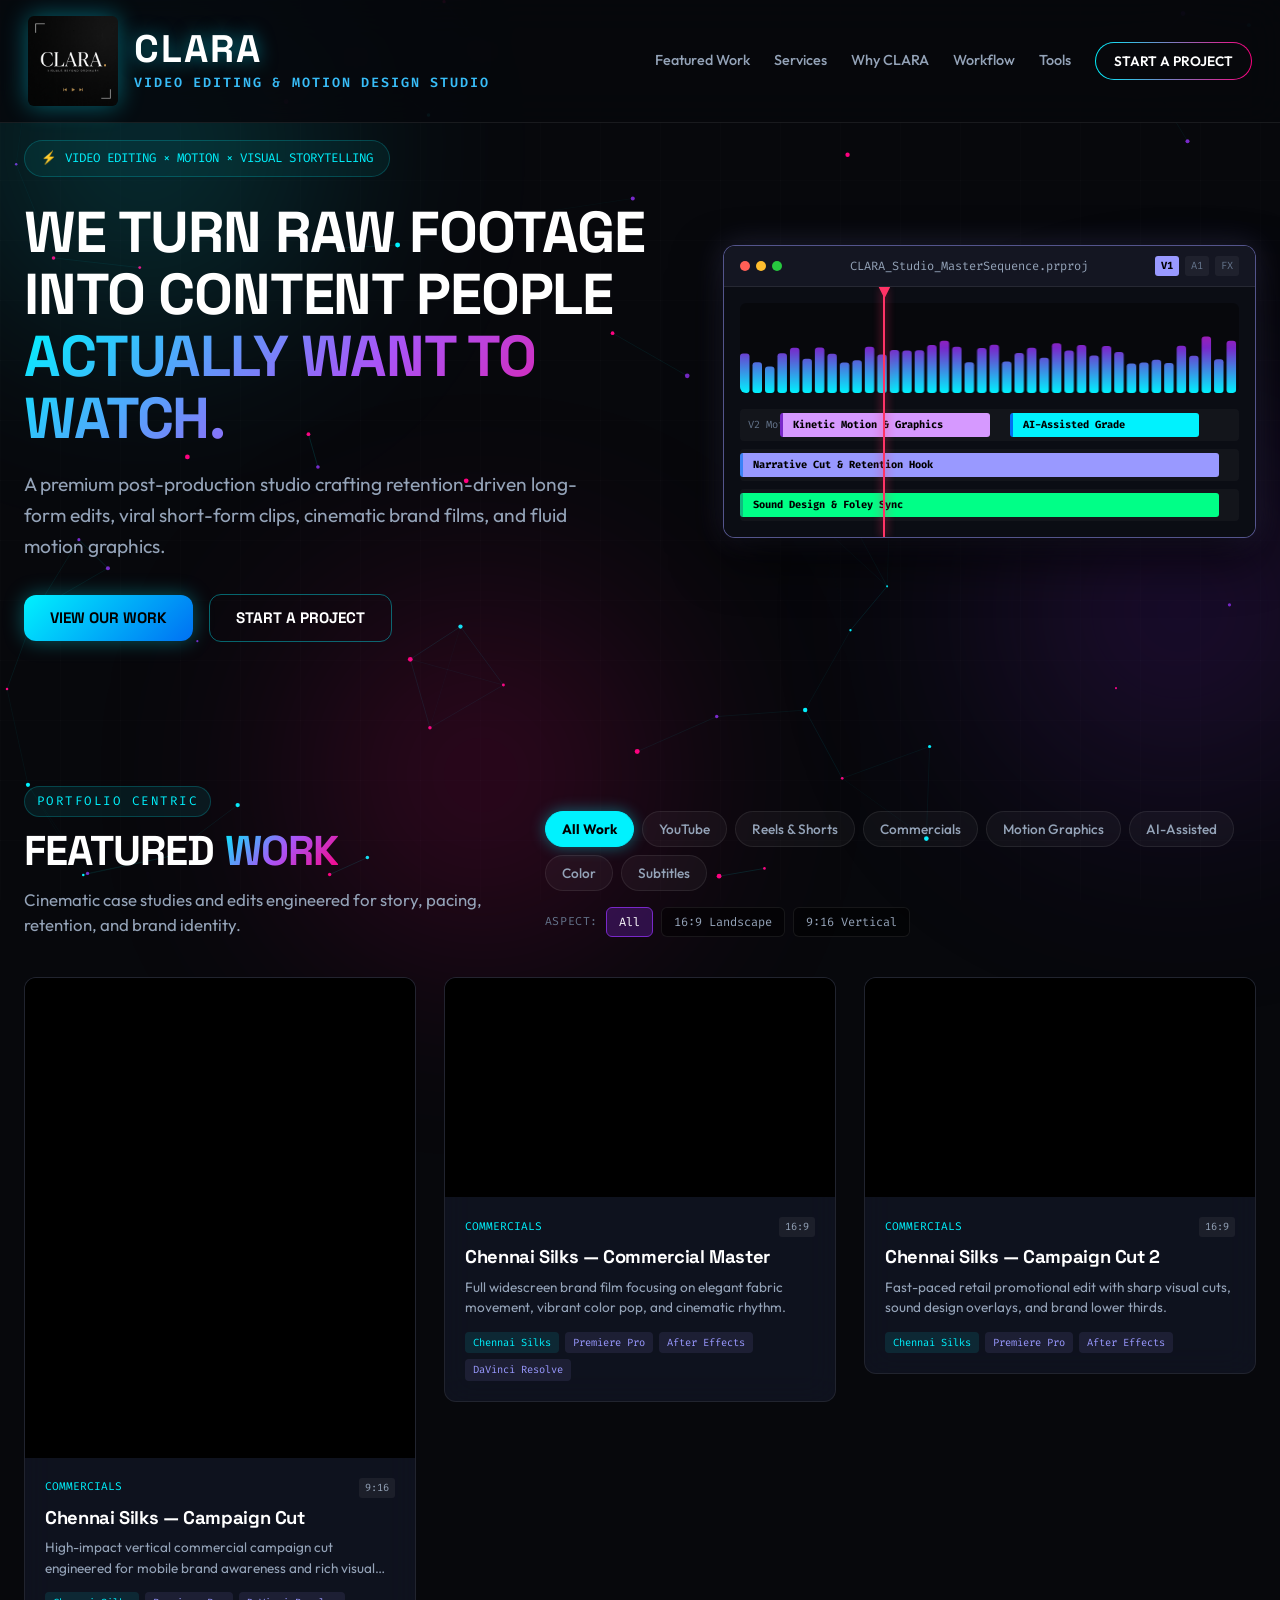
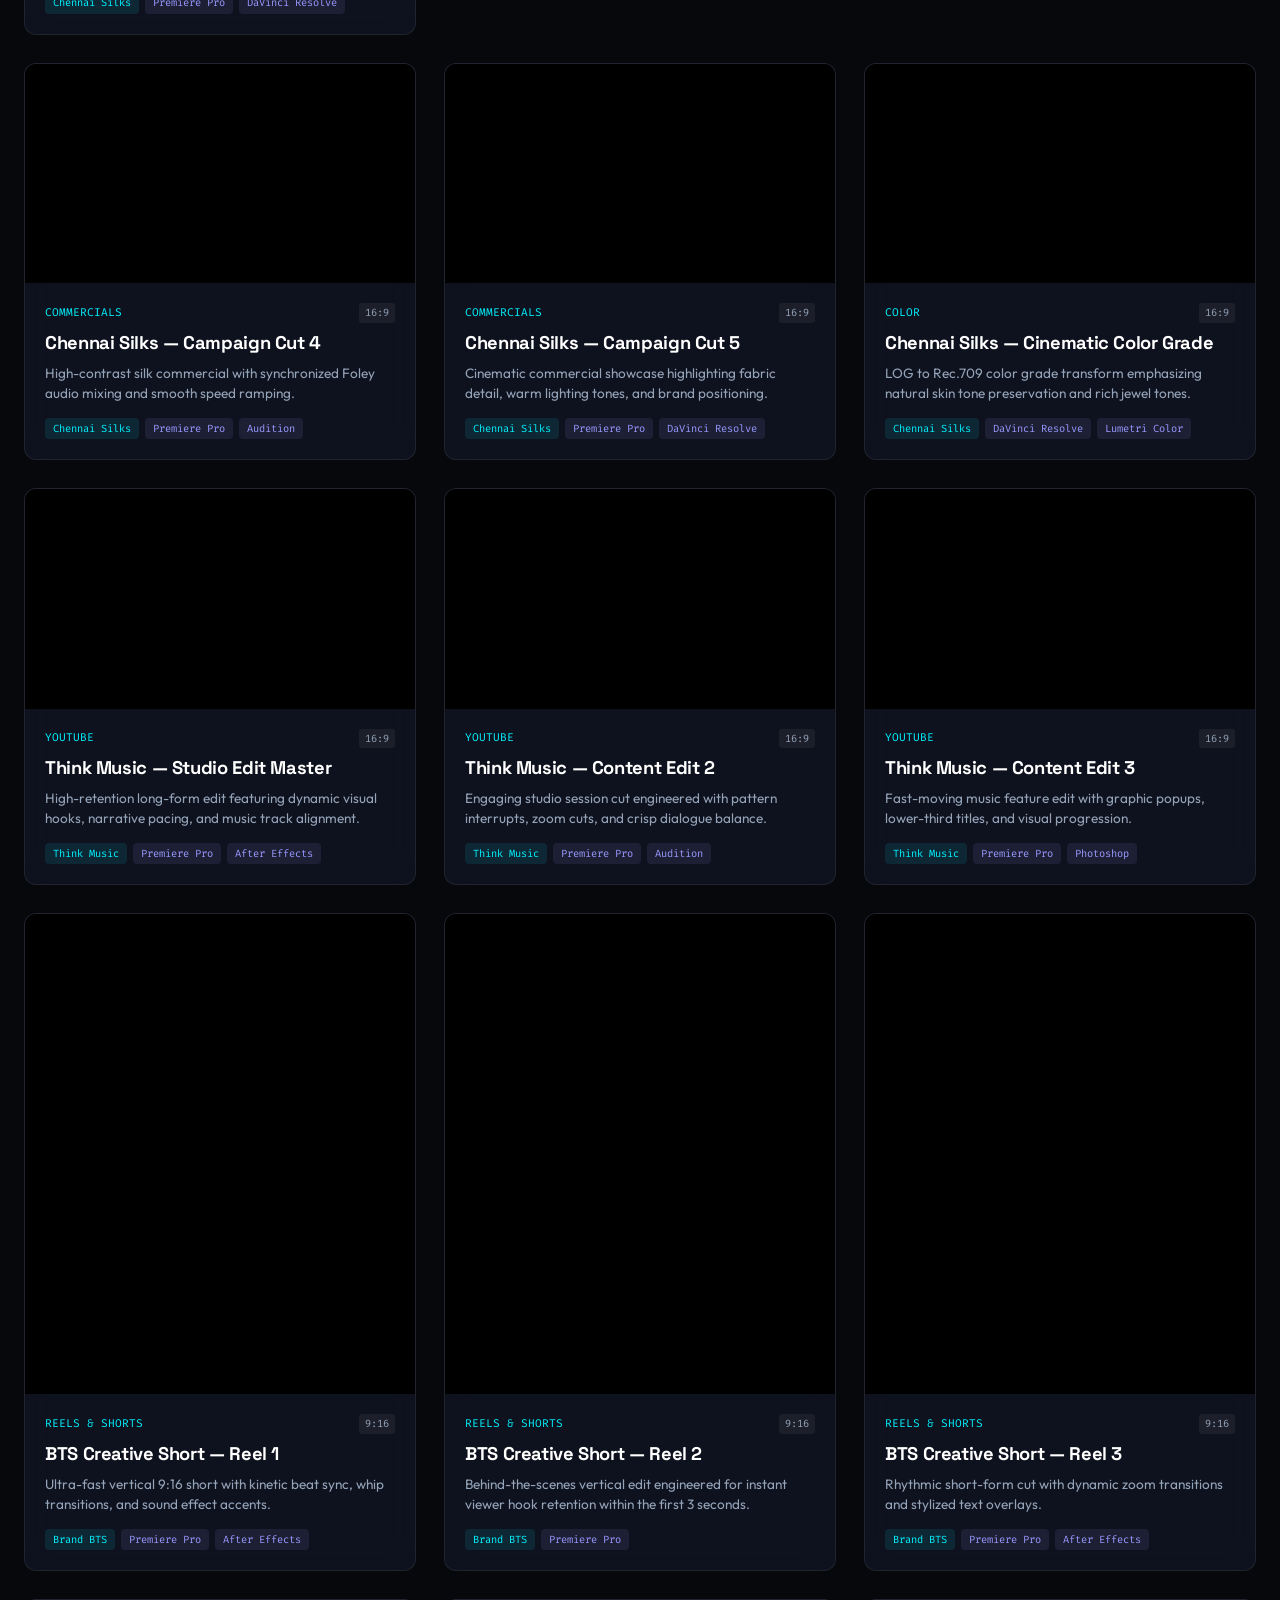
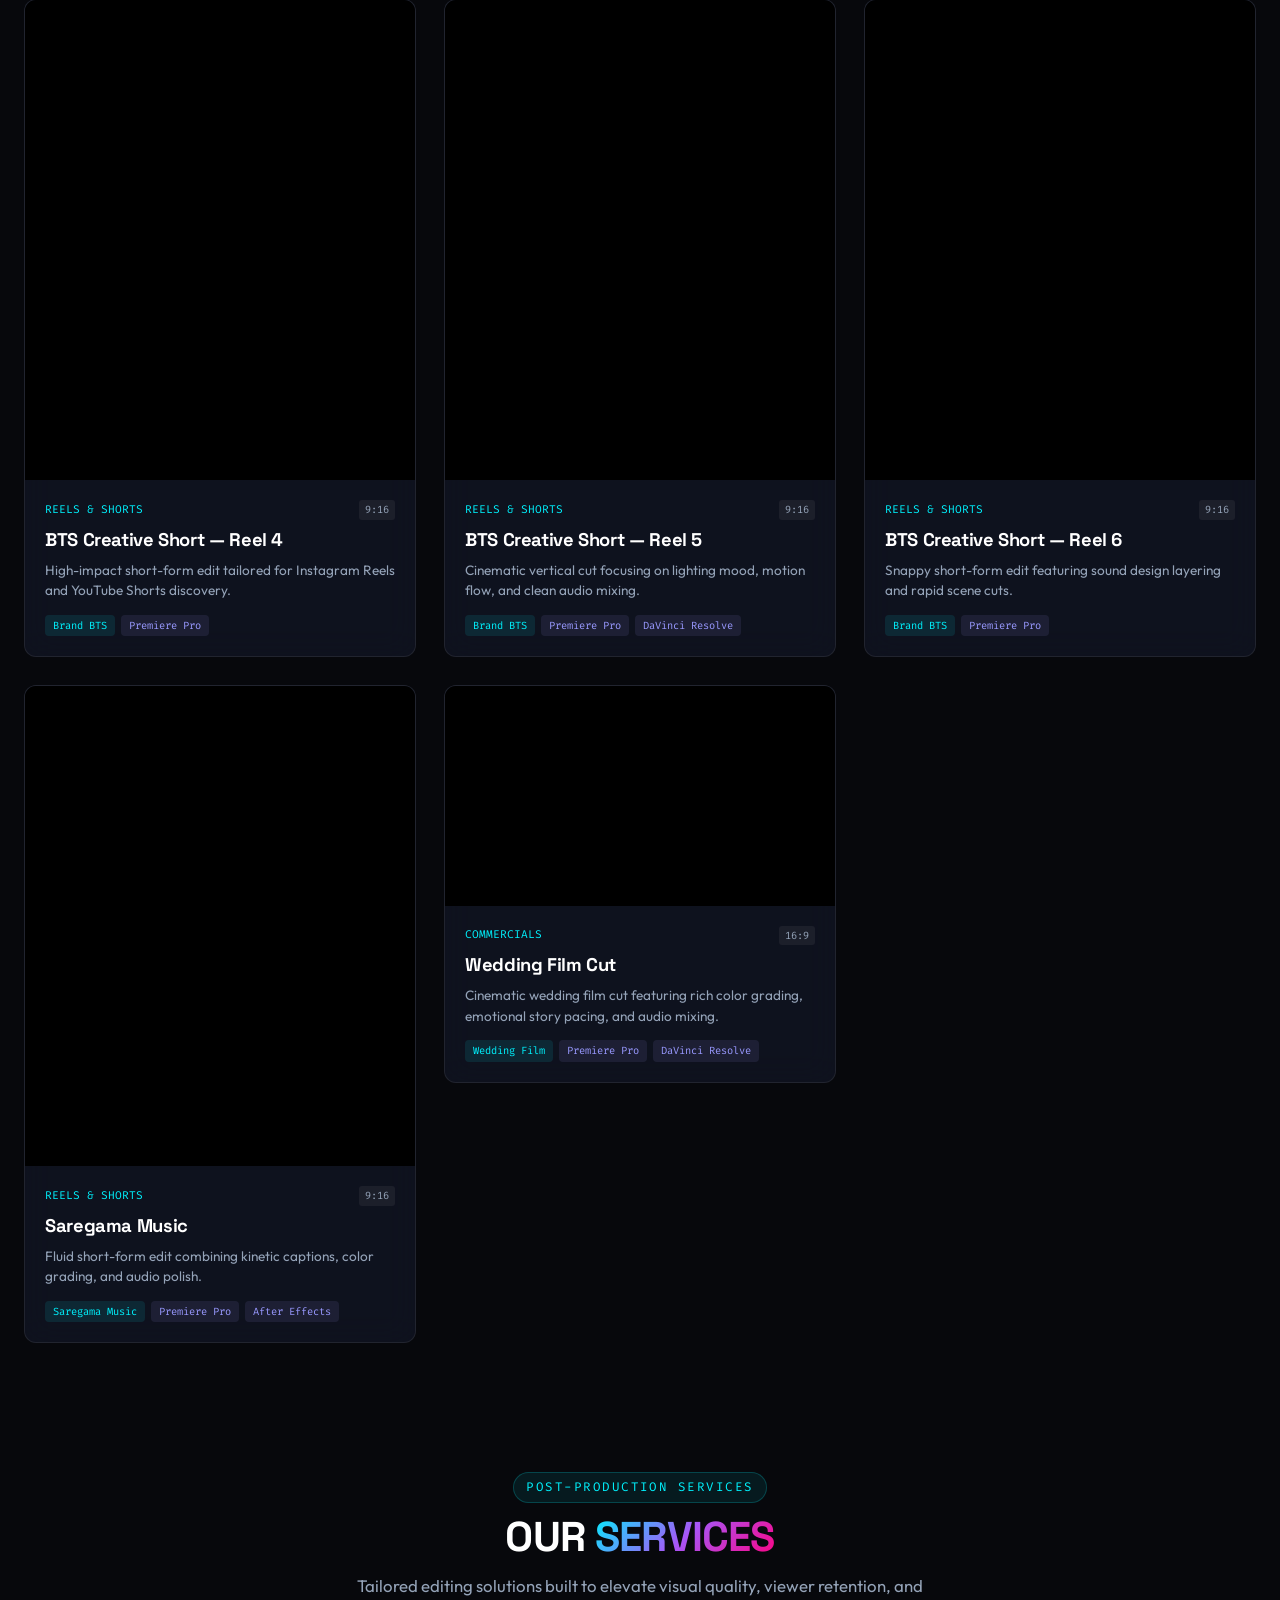
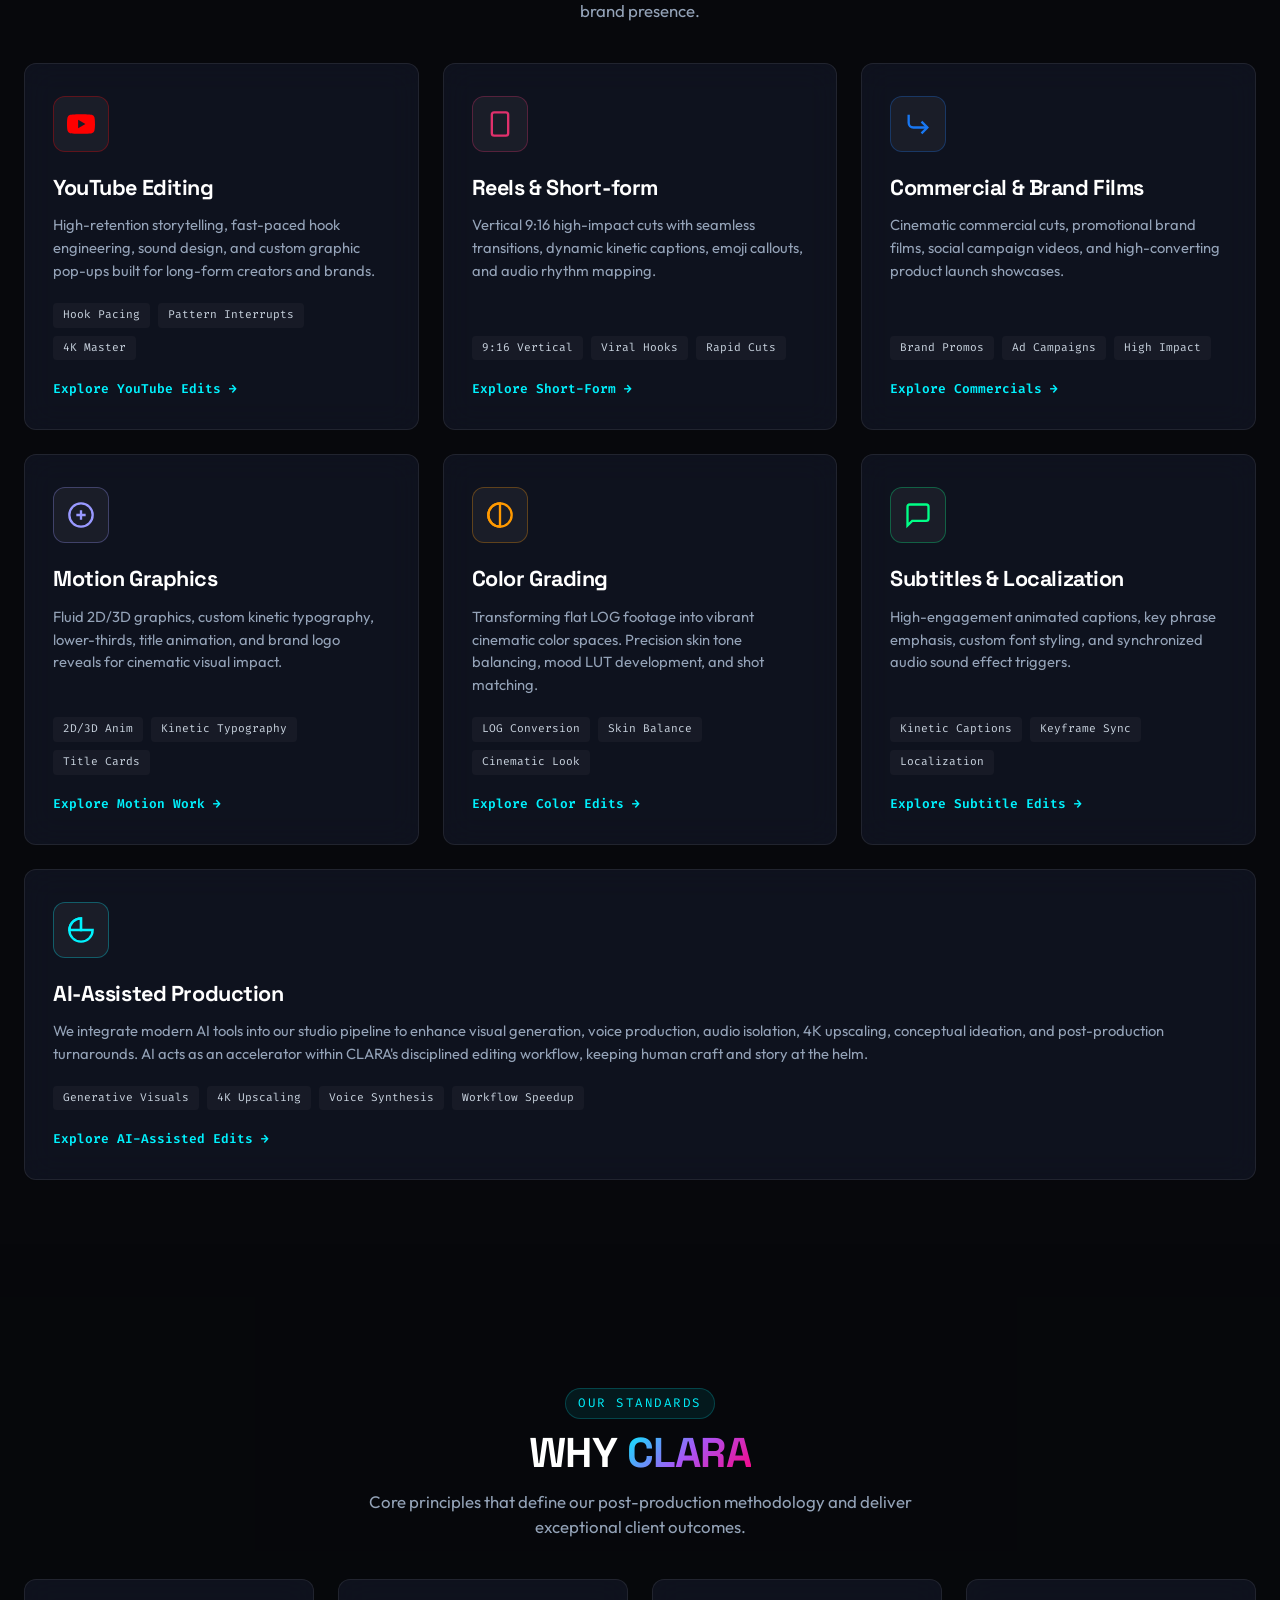
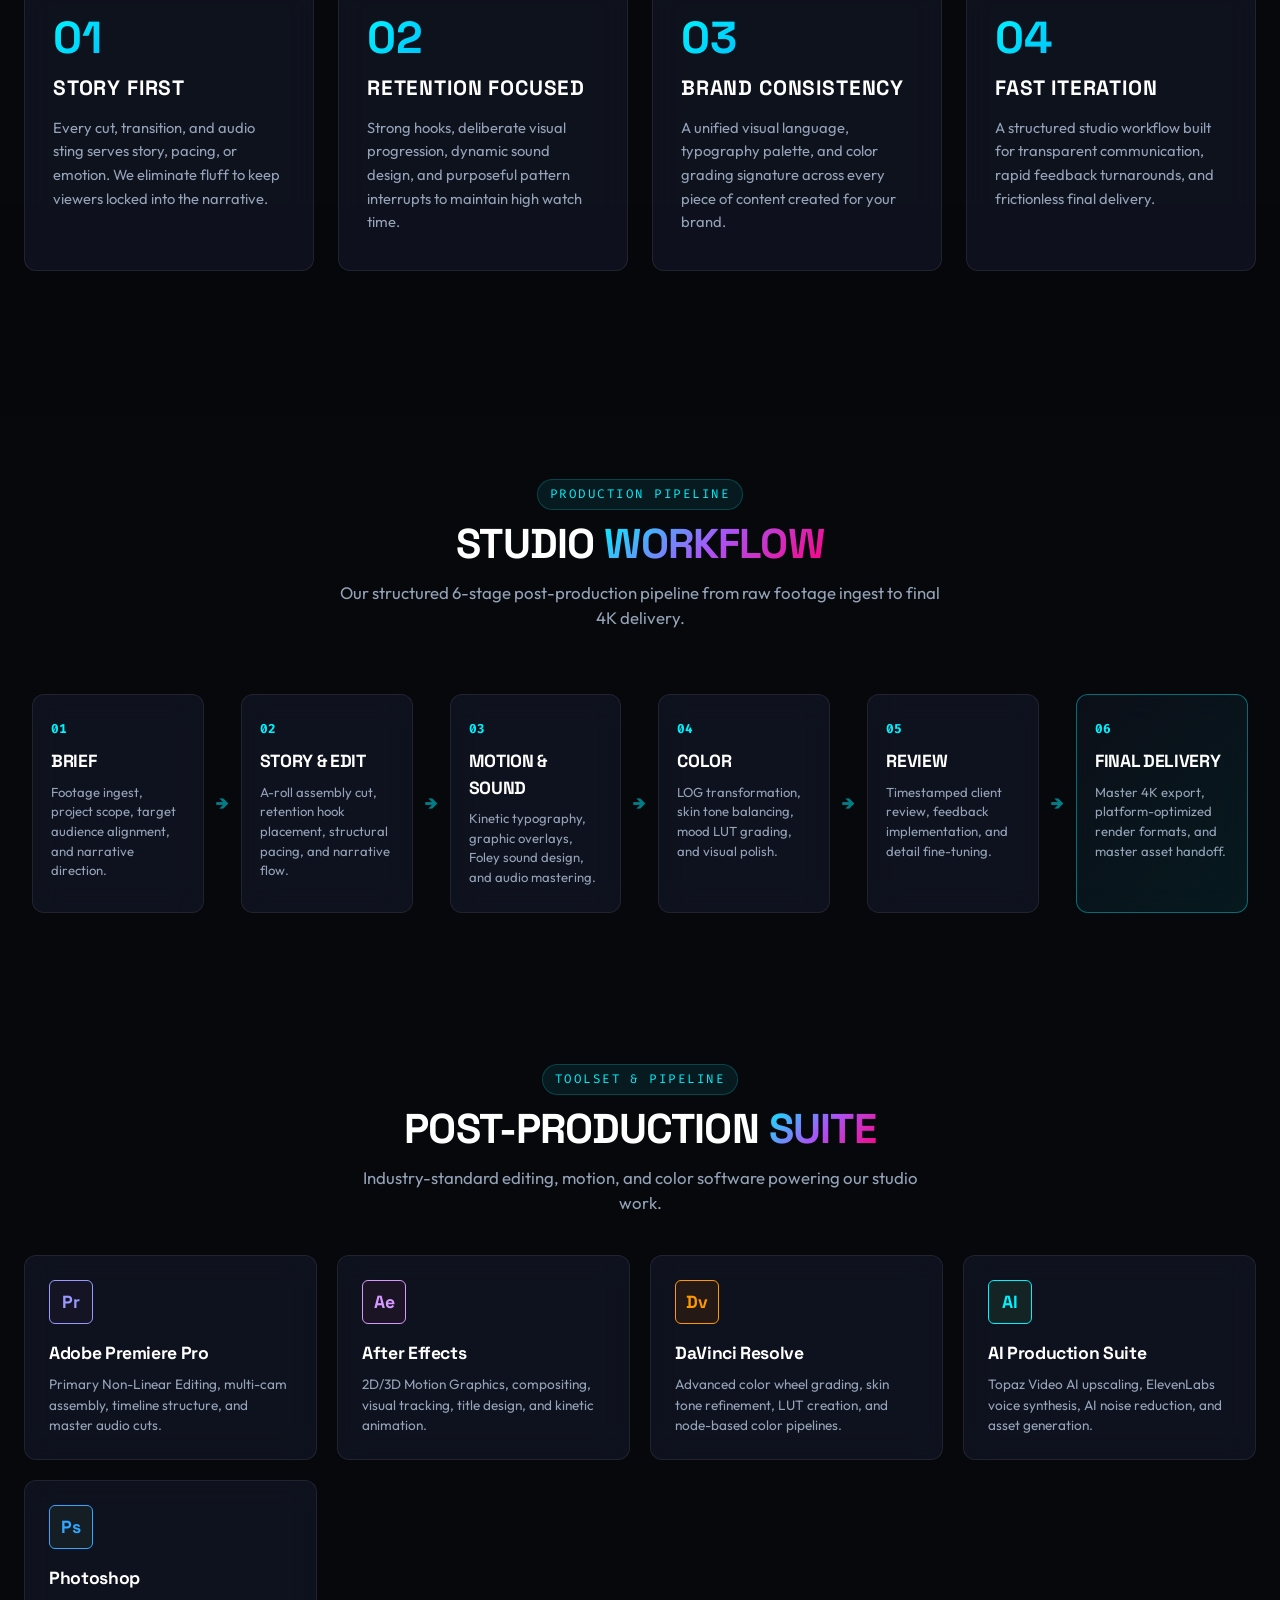
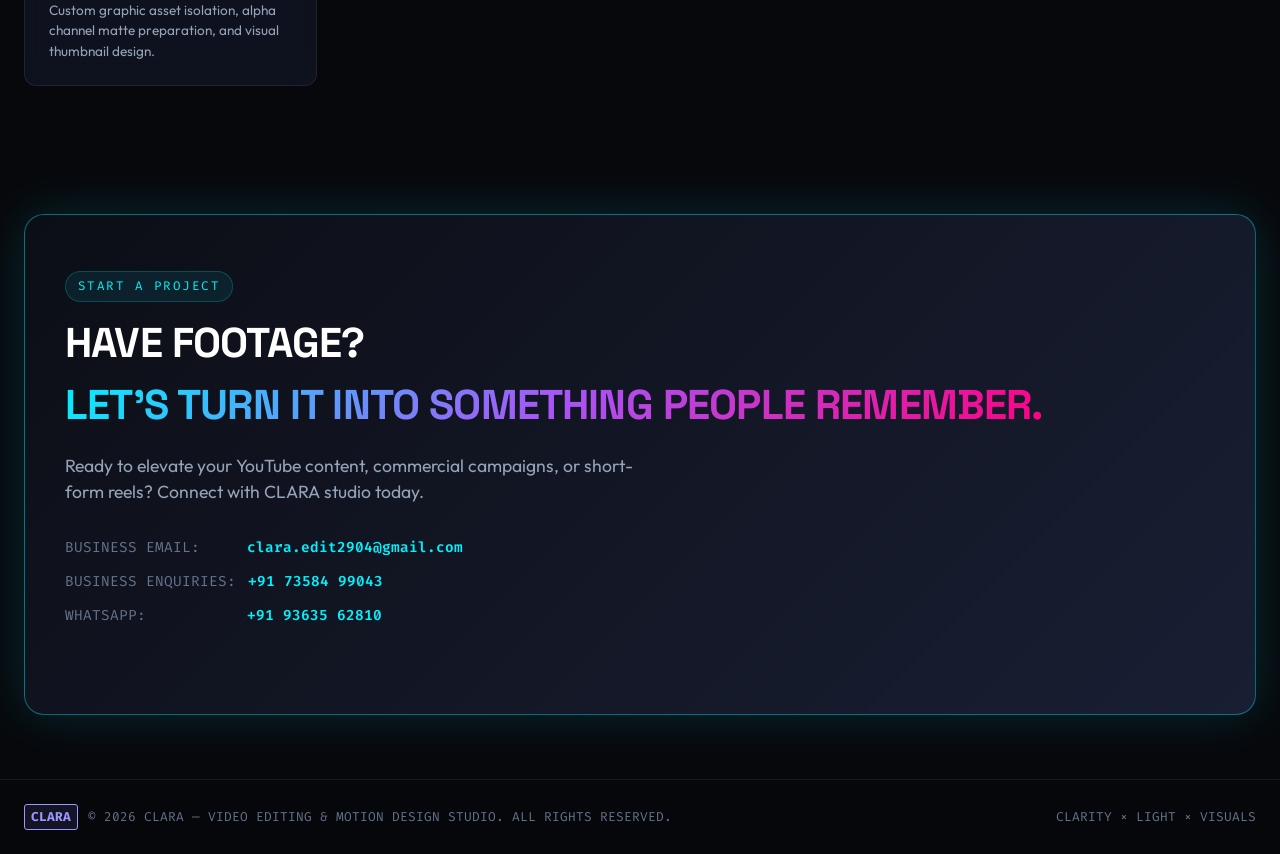
==== commit 85b2b43a: "Remove repeated video entries and remove Adobe Audition card from Tools section" ====
--- a/index.html
+++ b/index.html
@@ -400,11 +400,6 @@
           <h4>Photoshop</h4>
           <p>Custom graphic asset isolation, alpha channel matte preparation, and visual thumbnail design.</p>
         </div>
-        <div class="suite-card">
-          <div class="suite-badge au">Au</div>
-          <h4>Adobe Audition</h4>
-          <p>Spectral audio repair, voice isolation, sound FX master mixing, and loudness normalization.</p>
-        </div>
       </div>
     </div>
   </section>
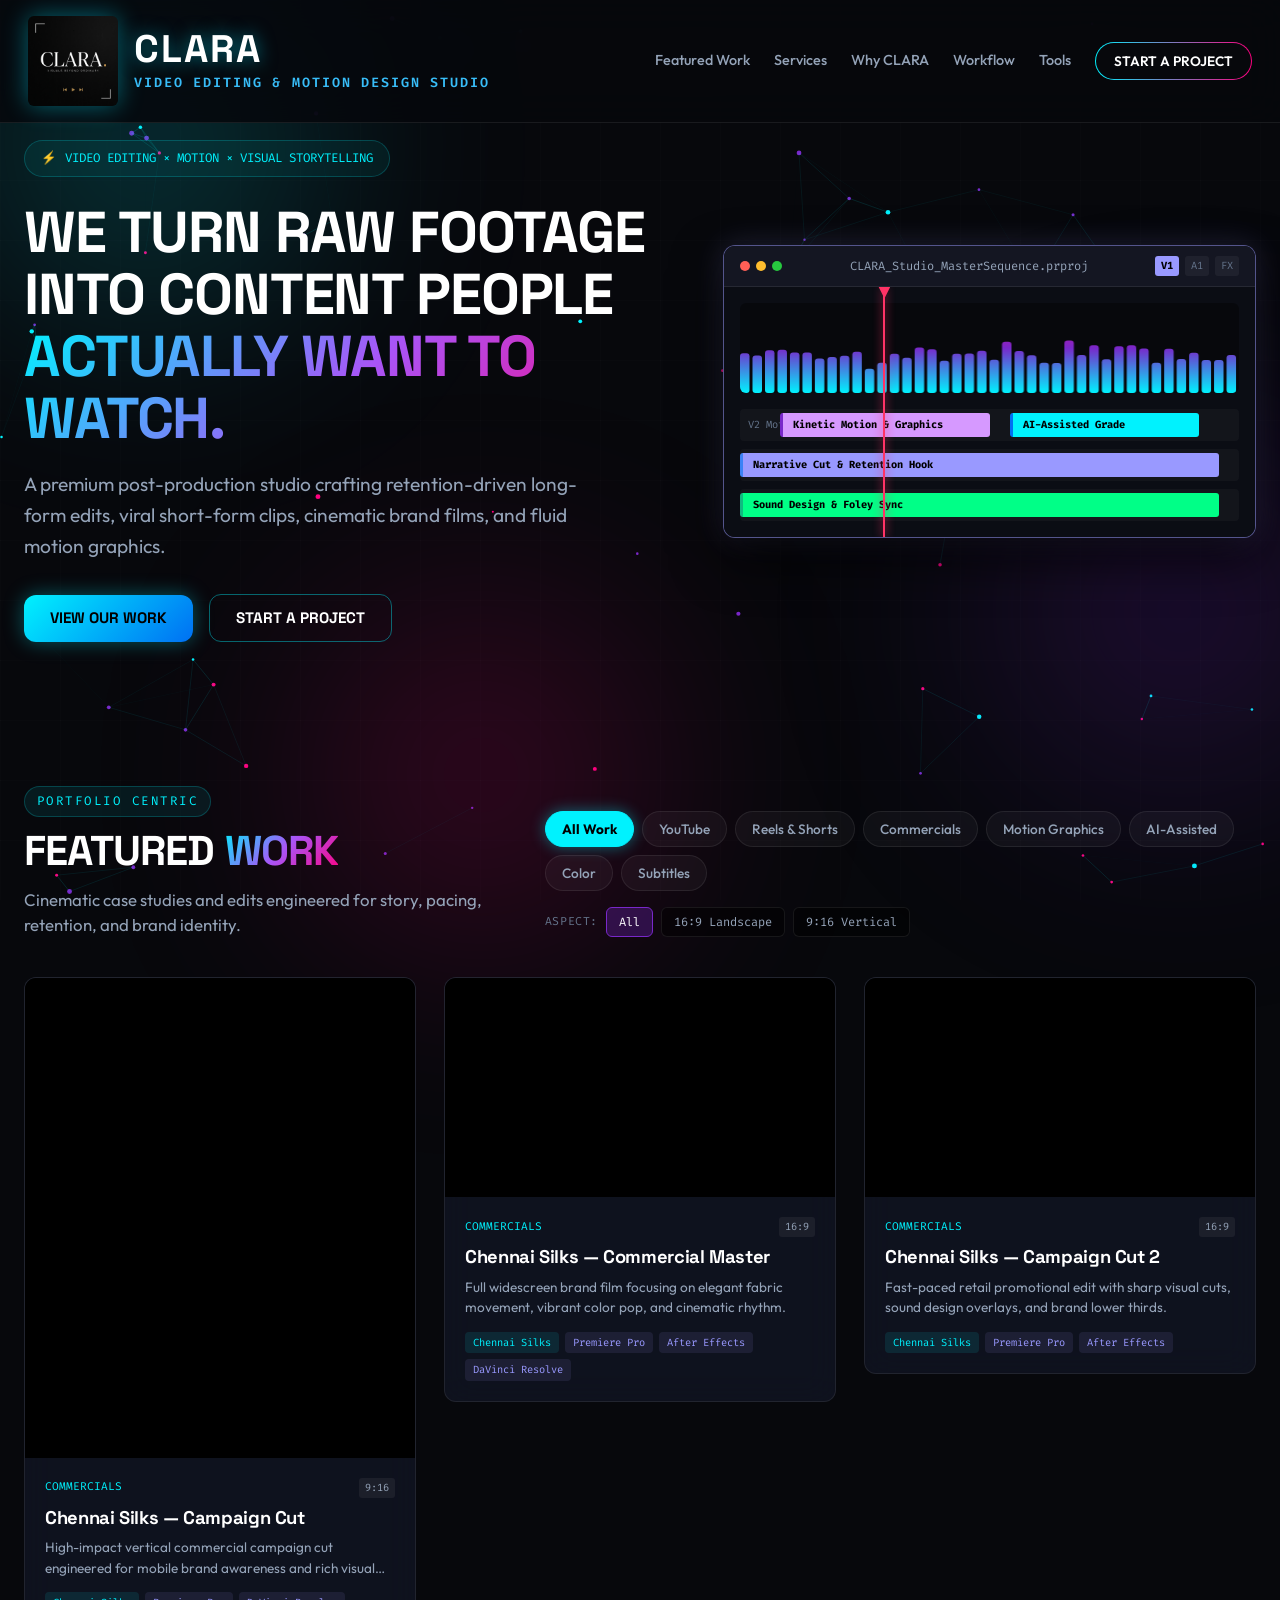
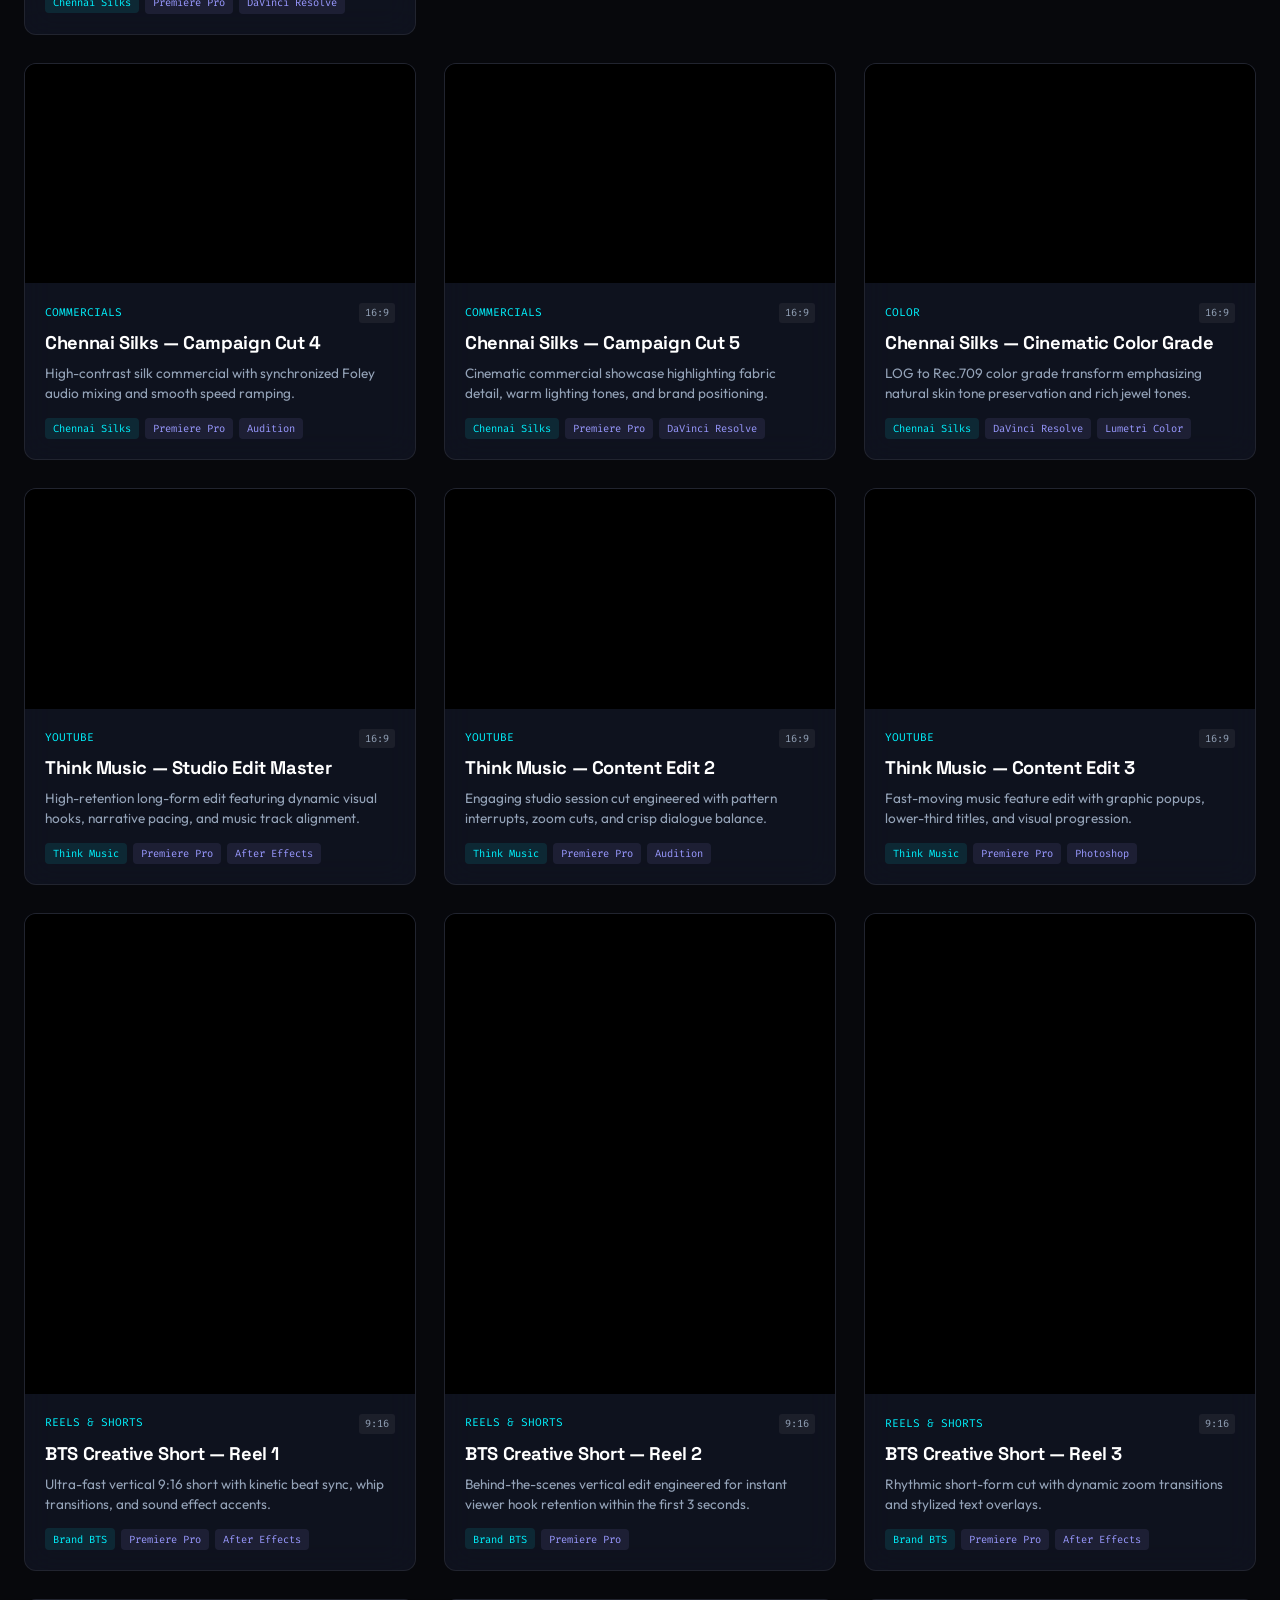
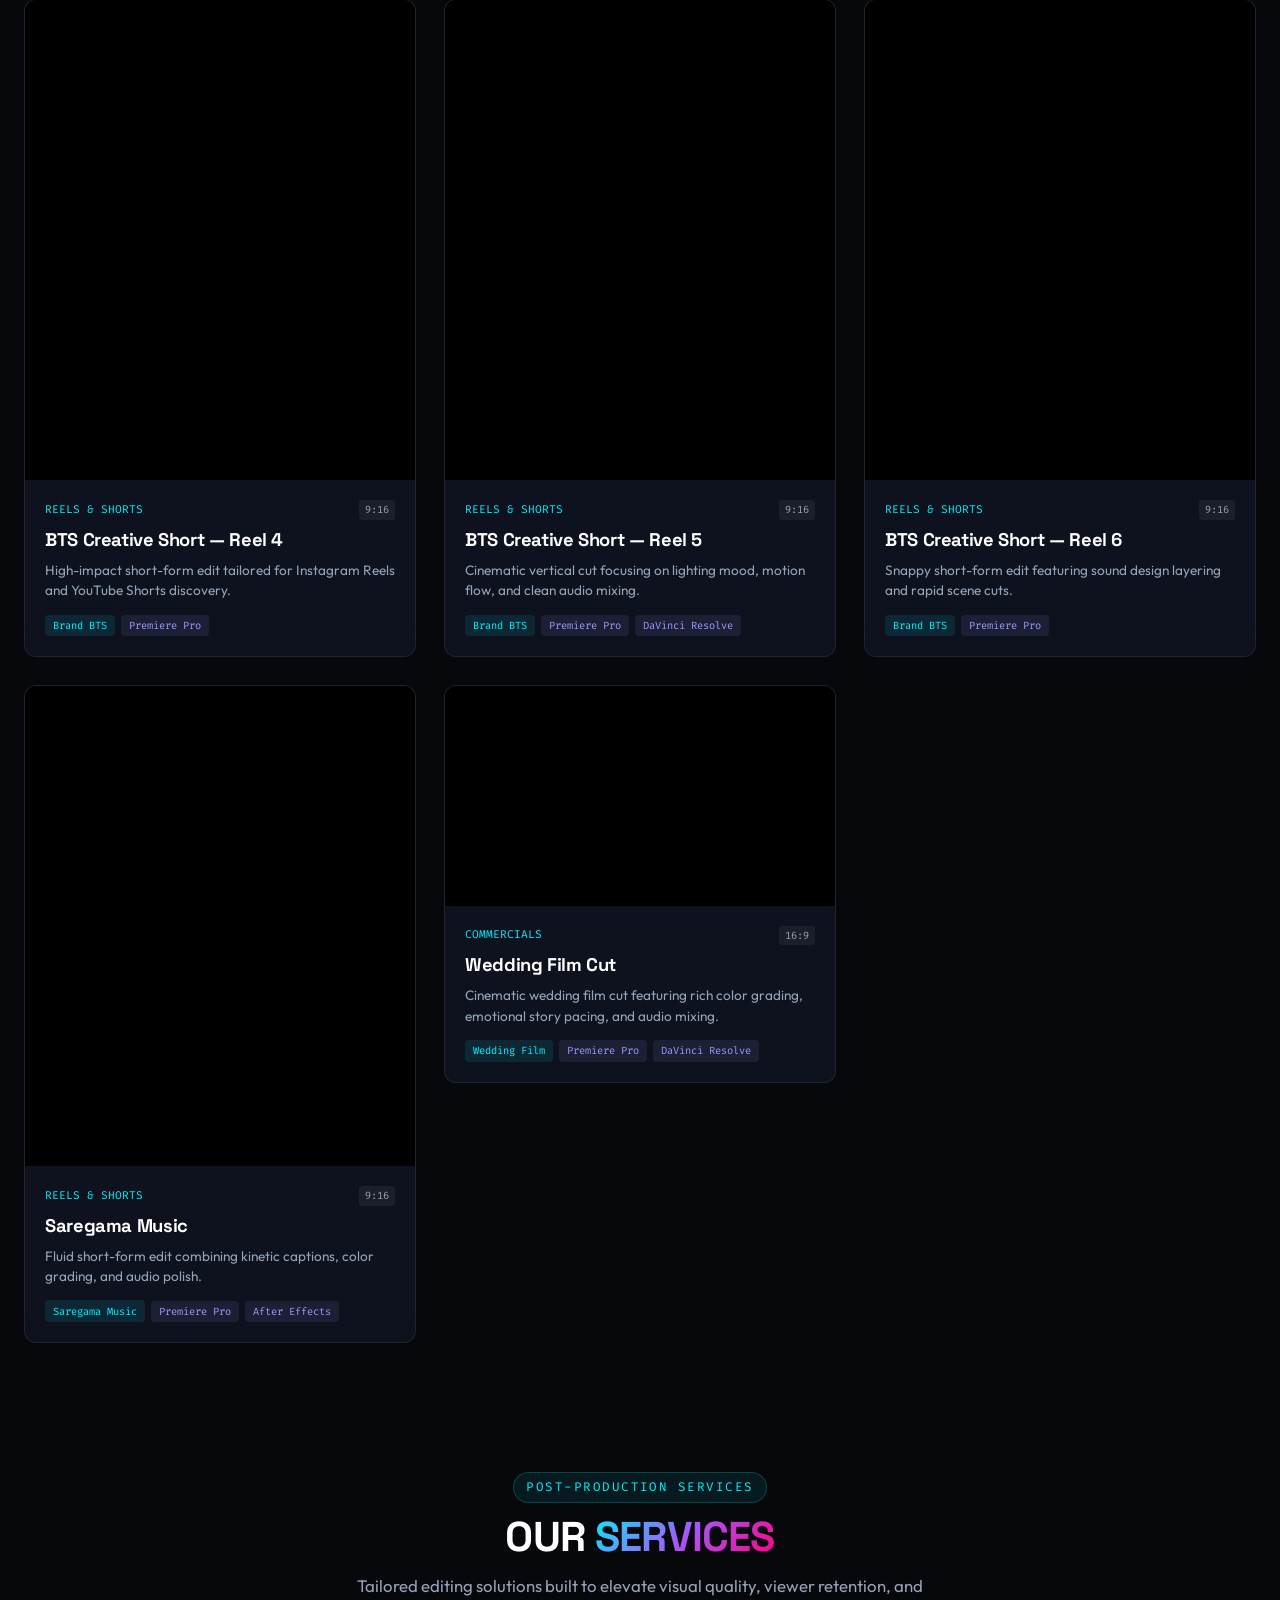
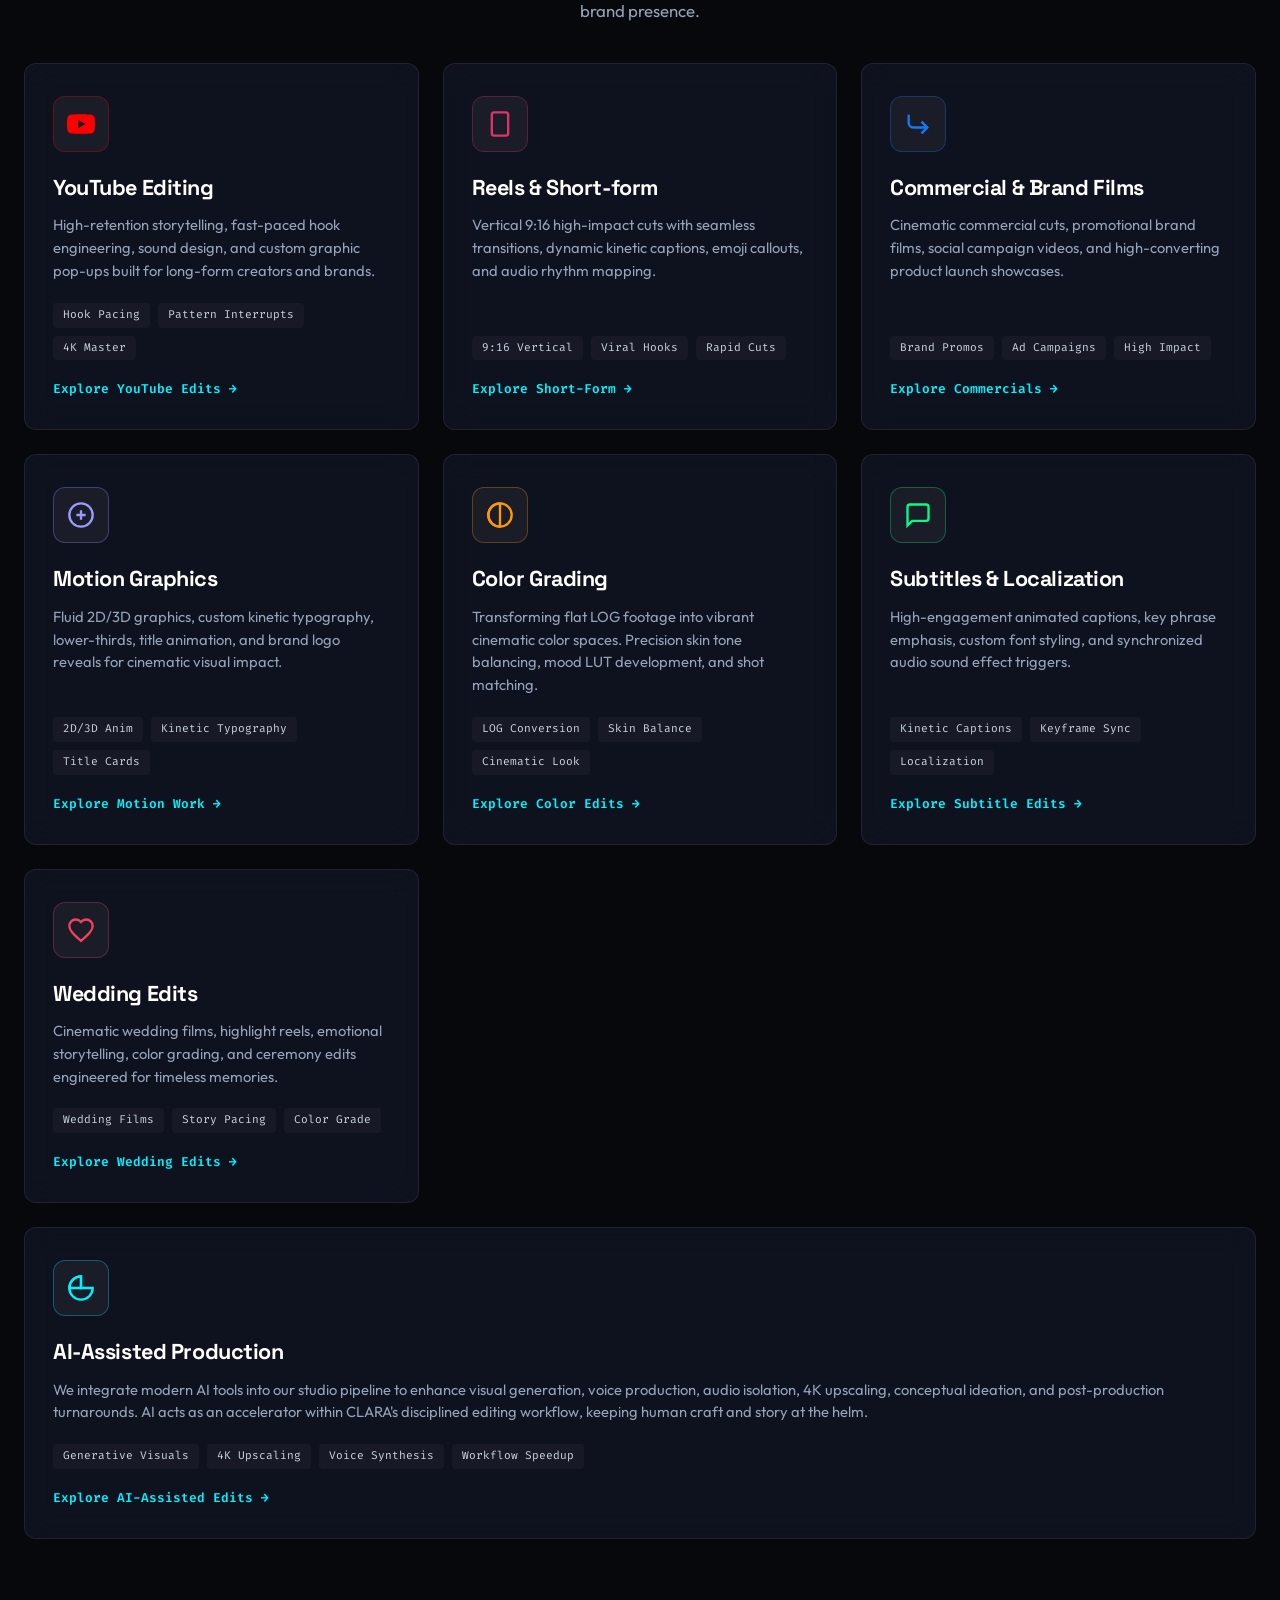
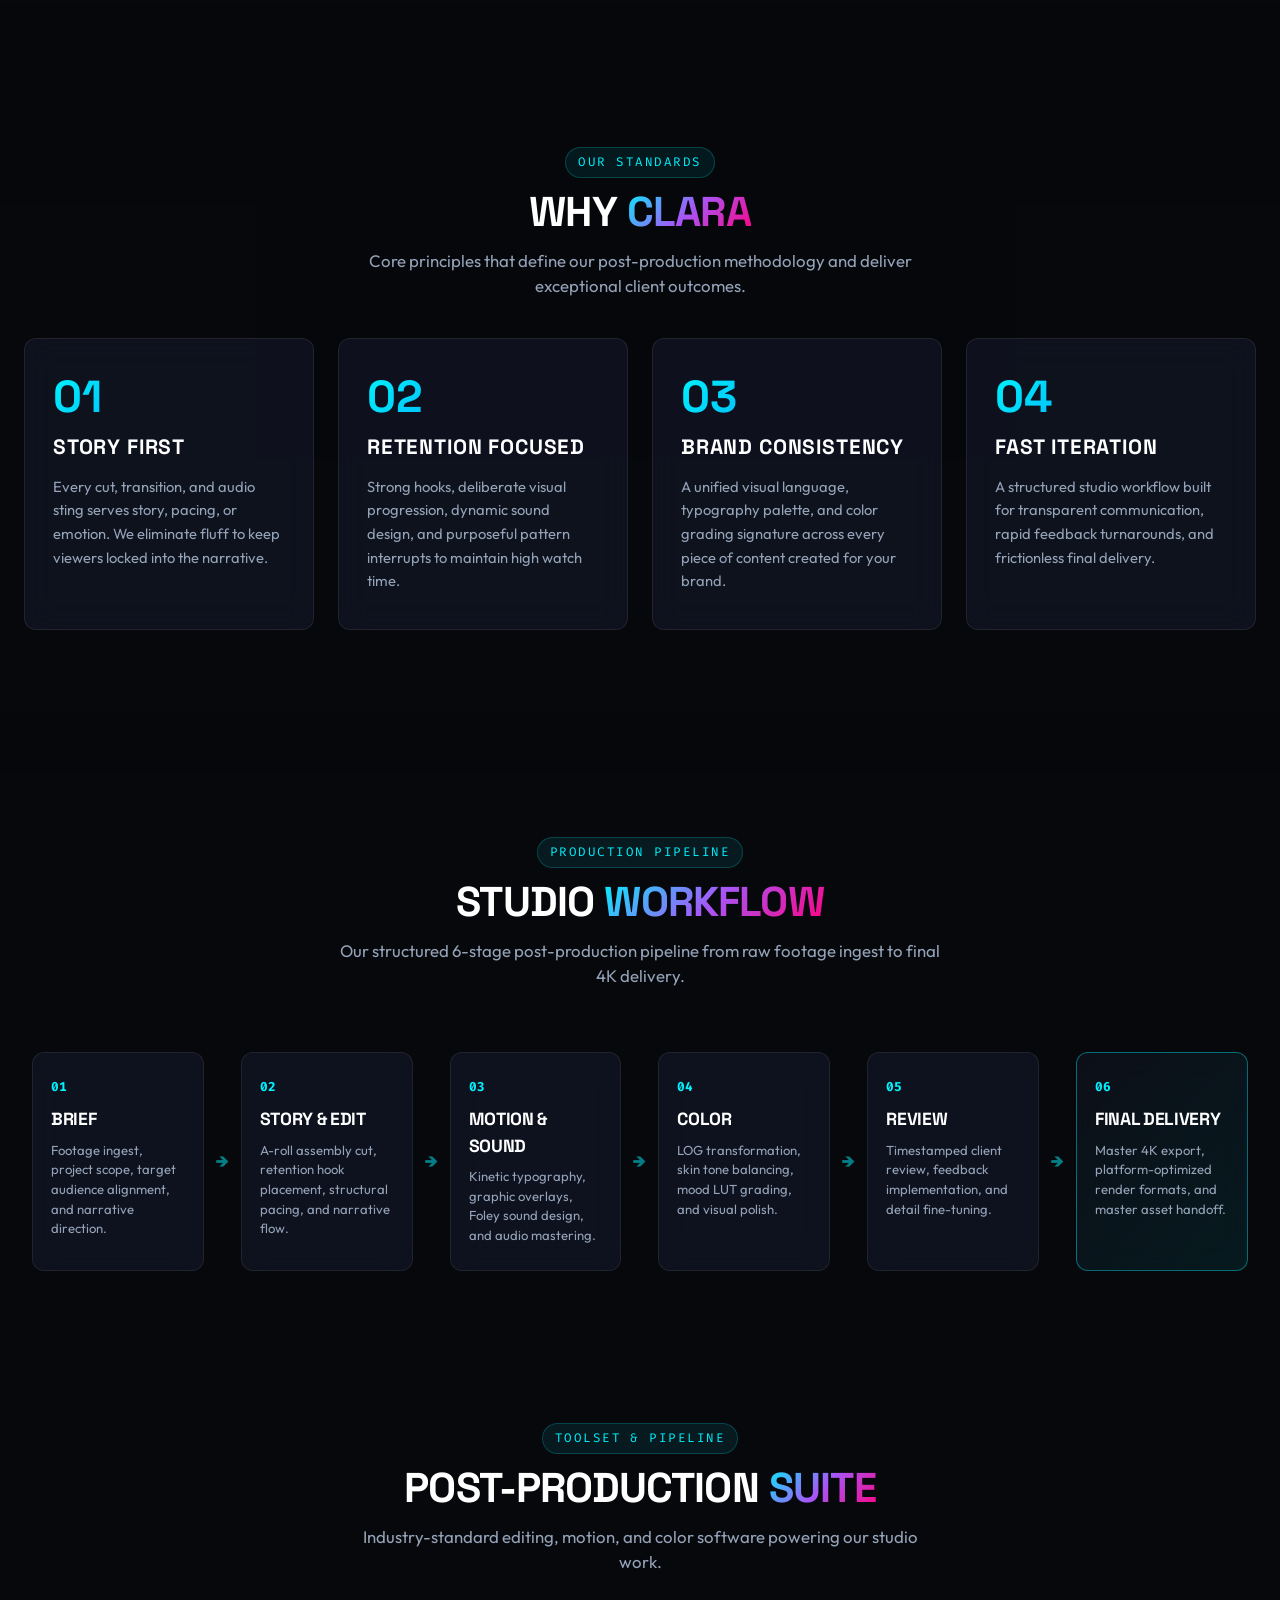
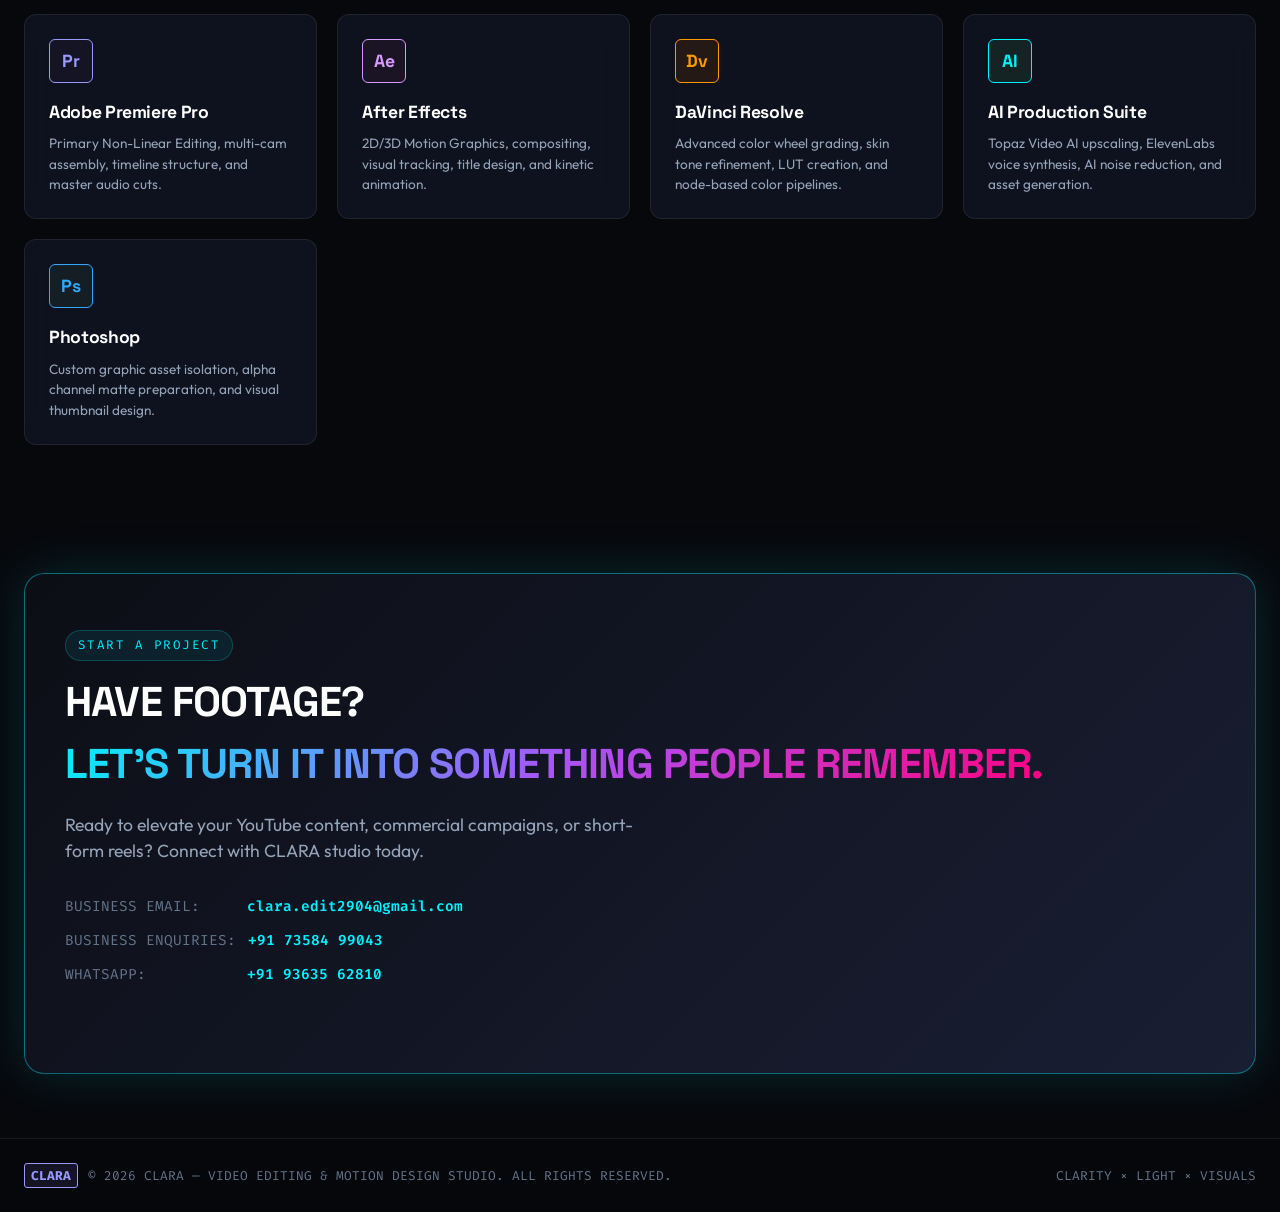
==== commit 781409c6: "Add Wedding Edits service card to CLARA Services section" ====
--- a/index.html
+++ b/index.html
@@ -259,6 +259,22 @@
           <button class="expertise-filter-btn" data-filter="Subtitles">Explore Subtitle Edits &rarr;</button>
         </div>
 
+        <!-- Service: Wedding Edits -->
+        <div class="expertise-card">
+          <div class="card-glow"></div>
+          <div class="expertise-icon color-accent" style="color: #f43f5e; border-color: rgba(244,63,94,0.3);">
+            <svg width="28" height="28" viewBox="0 0 24 24" fill="none" stroke="currentColor" stroke-width="2"><path d="M12 21.35l-1.45-1.32C5.4 15.36 2 12.28 2 8.5 2 5.42 4.42 3 7.5 3c1.74 0 3.41.81 4.5 2.09C13.09 3.81 14.76 3 16.5 3 19.58 3 22 5.42 22 8.5c0 3.78-3.4 6.86-8.55 11.54L12 21.35z"/></svg>
+          </div>
+          <h3 class="expertise-title">Wedding Edits</h3>
+          <p class="expertise-desc">Cinematic wedding films, highlight reels, emotional storytelling, color grading, and ceremony edits engineered for timeless memories.</p>
+          <div class="expertise-tags">
+            <span>Wedding Films</span>
+            <span>Story Pacing</span>
+            <span>Color Grade</span>
+          </div>
+          <button class="expertise-filter-btn" data-filter="Commercials">Explore Wedding Edits &rarr;</button>
+        </div>
+
         <!-- Service 7: AI-Assisted Production -->
         <div class="expertise-card full-width-card">
           <div class="card-glow"></div>
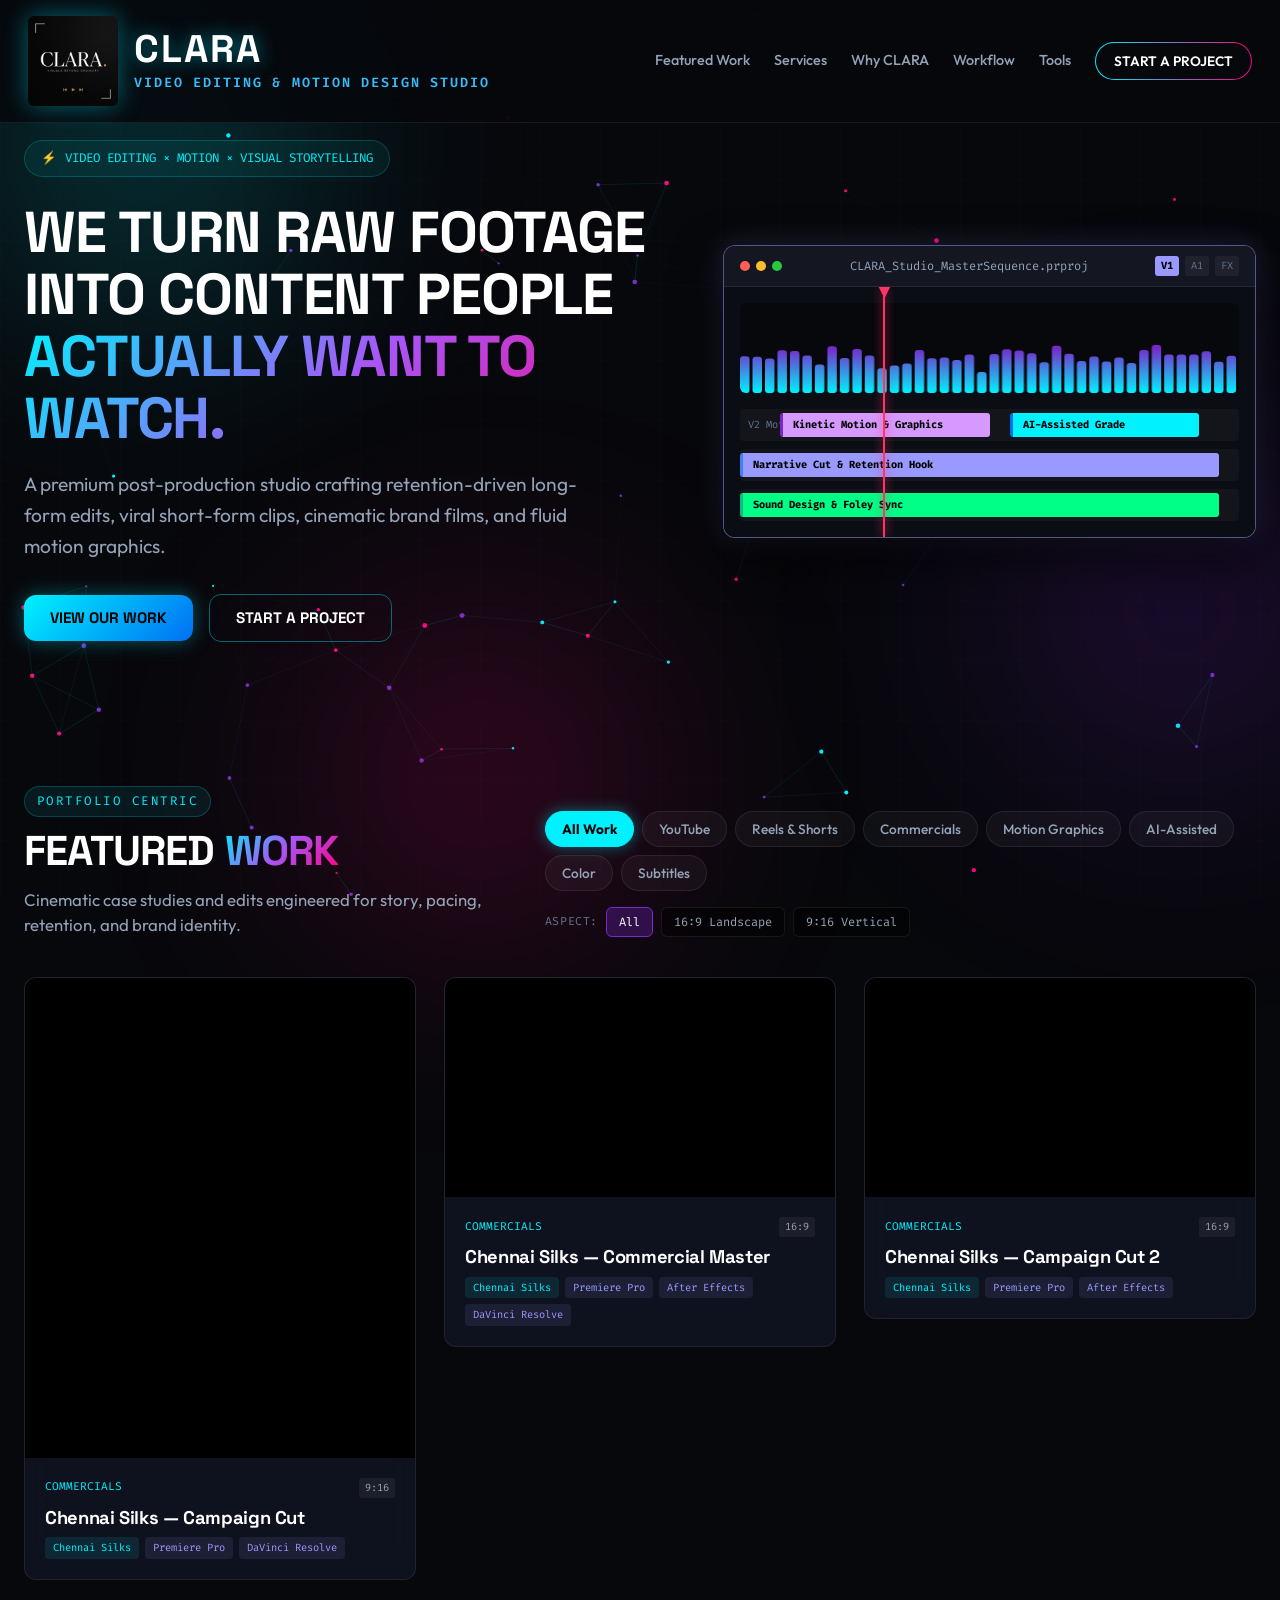
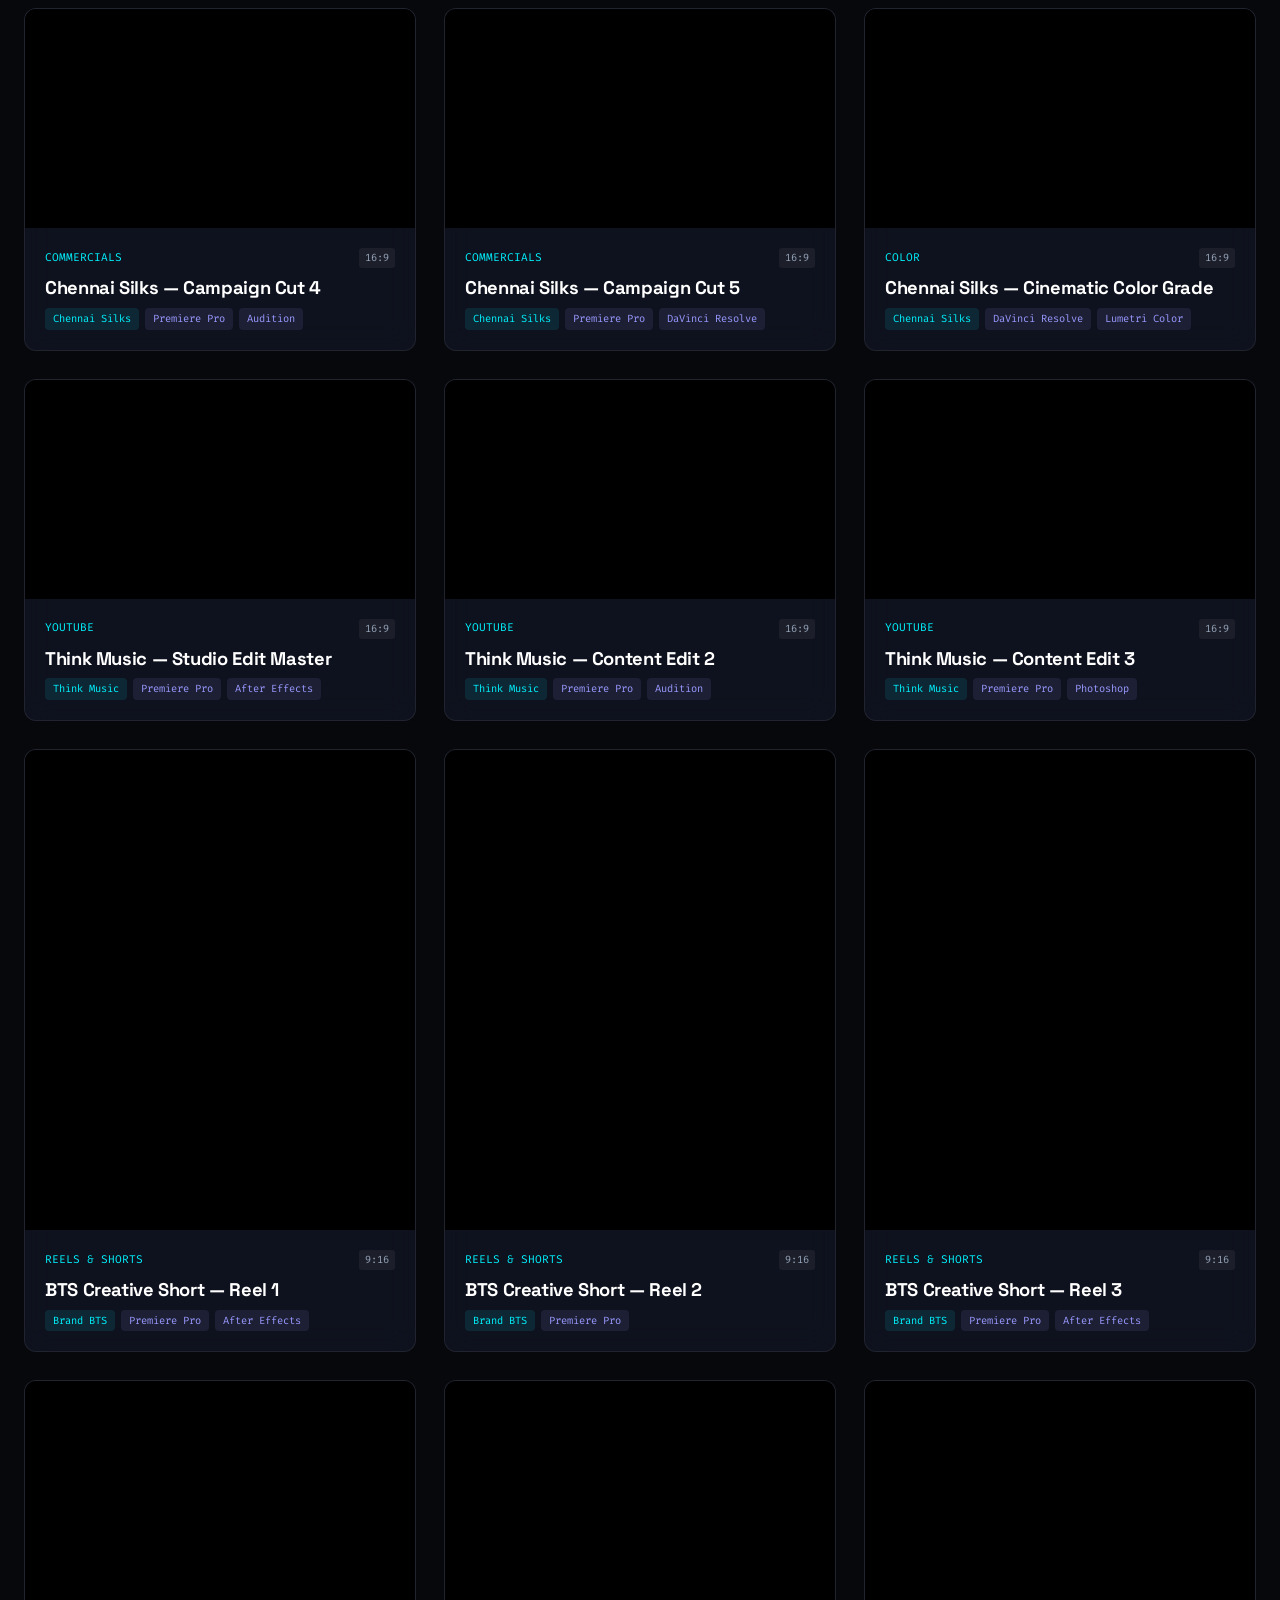
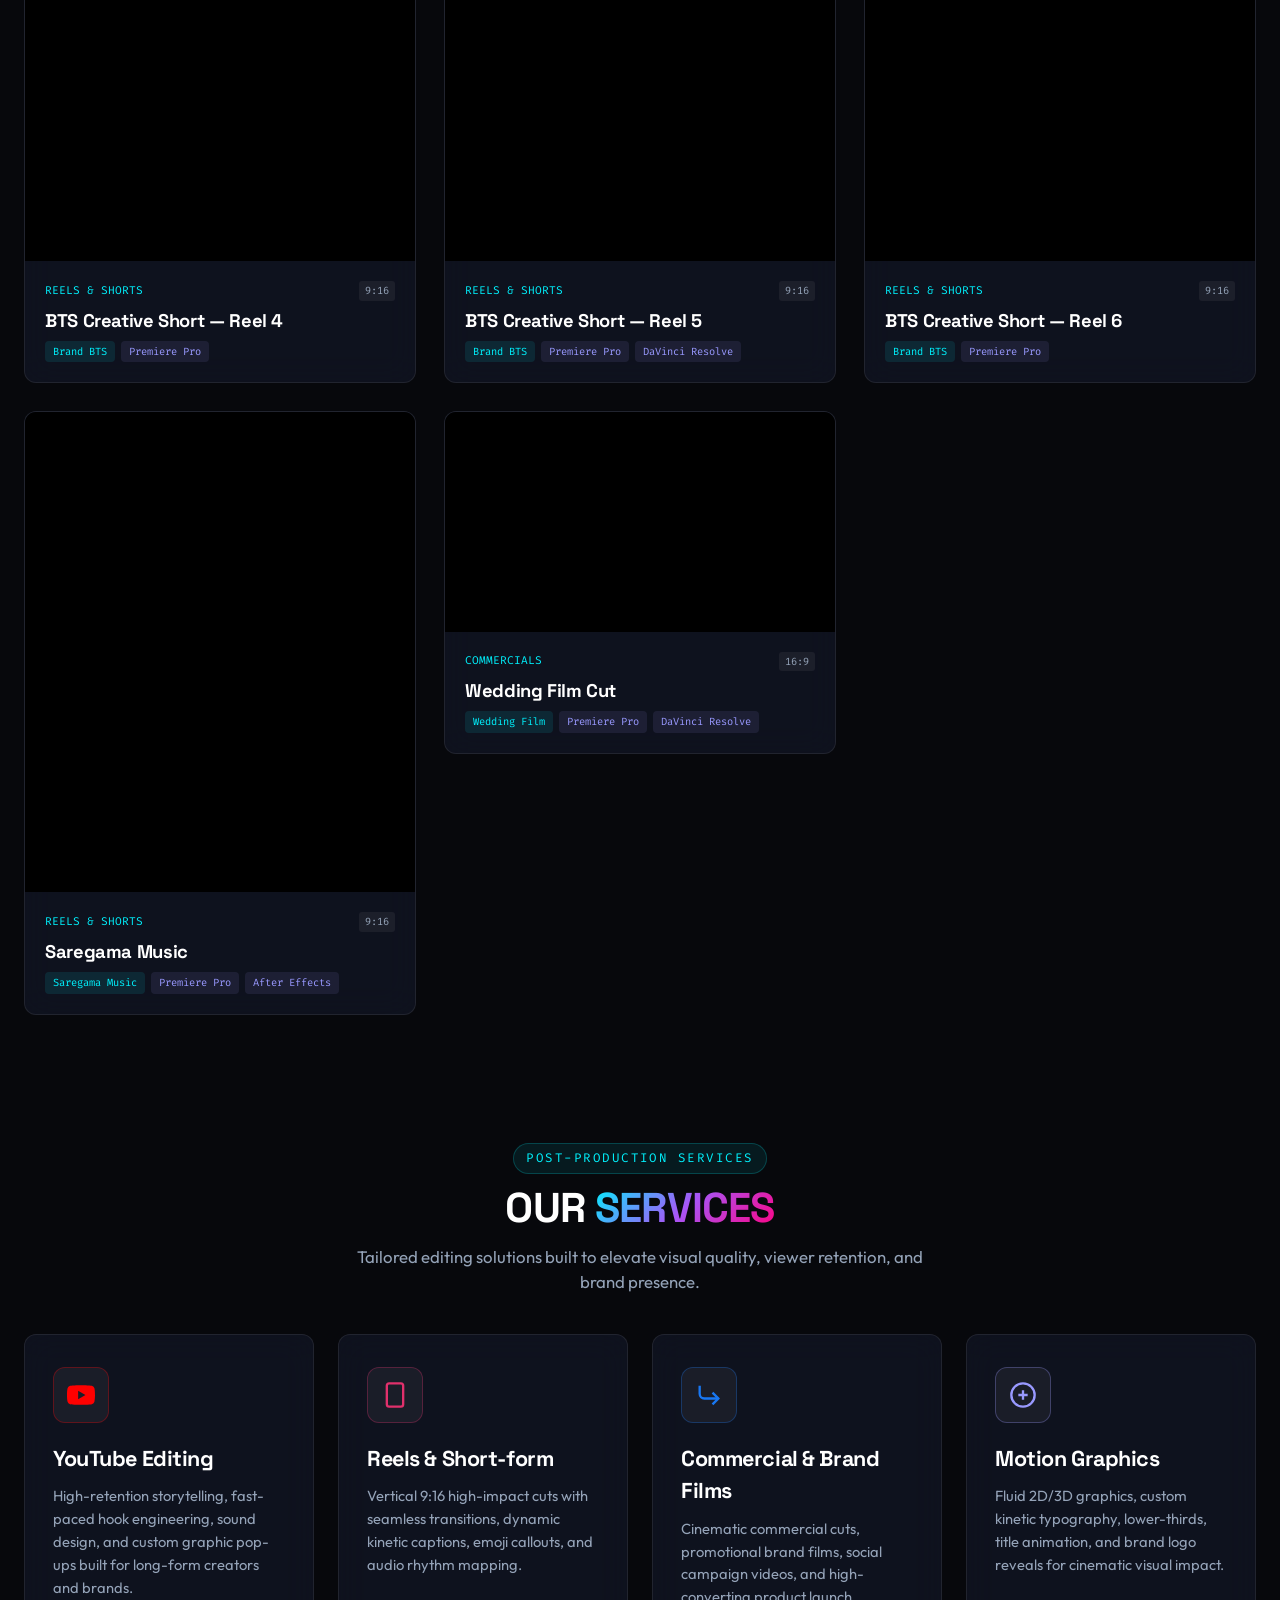
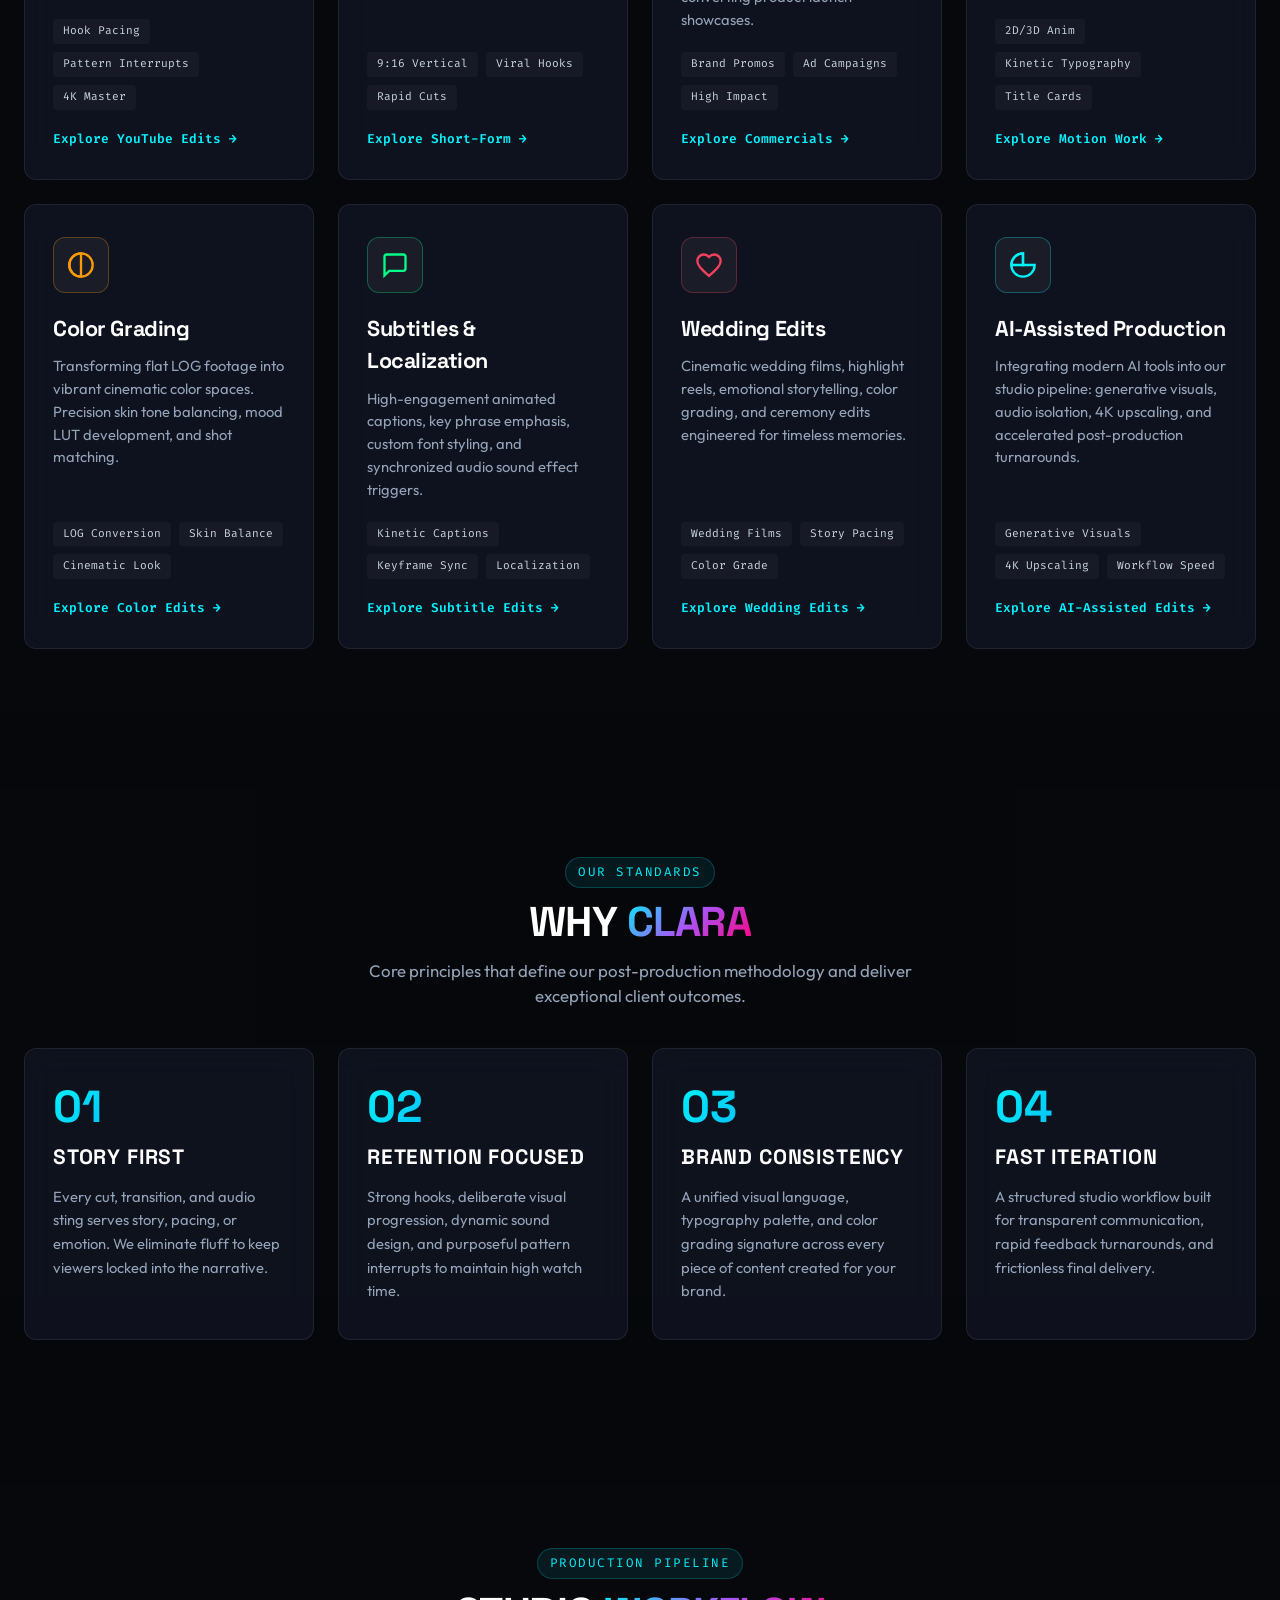
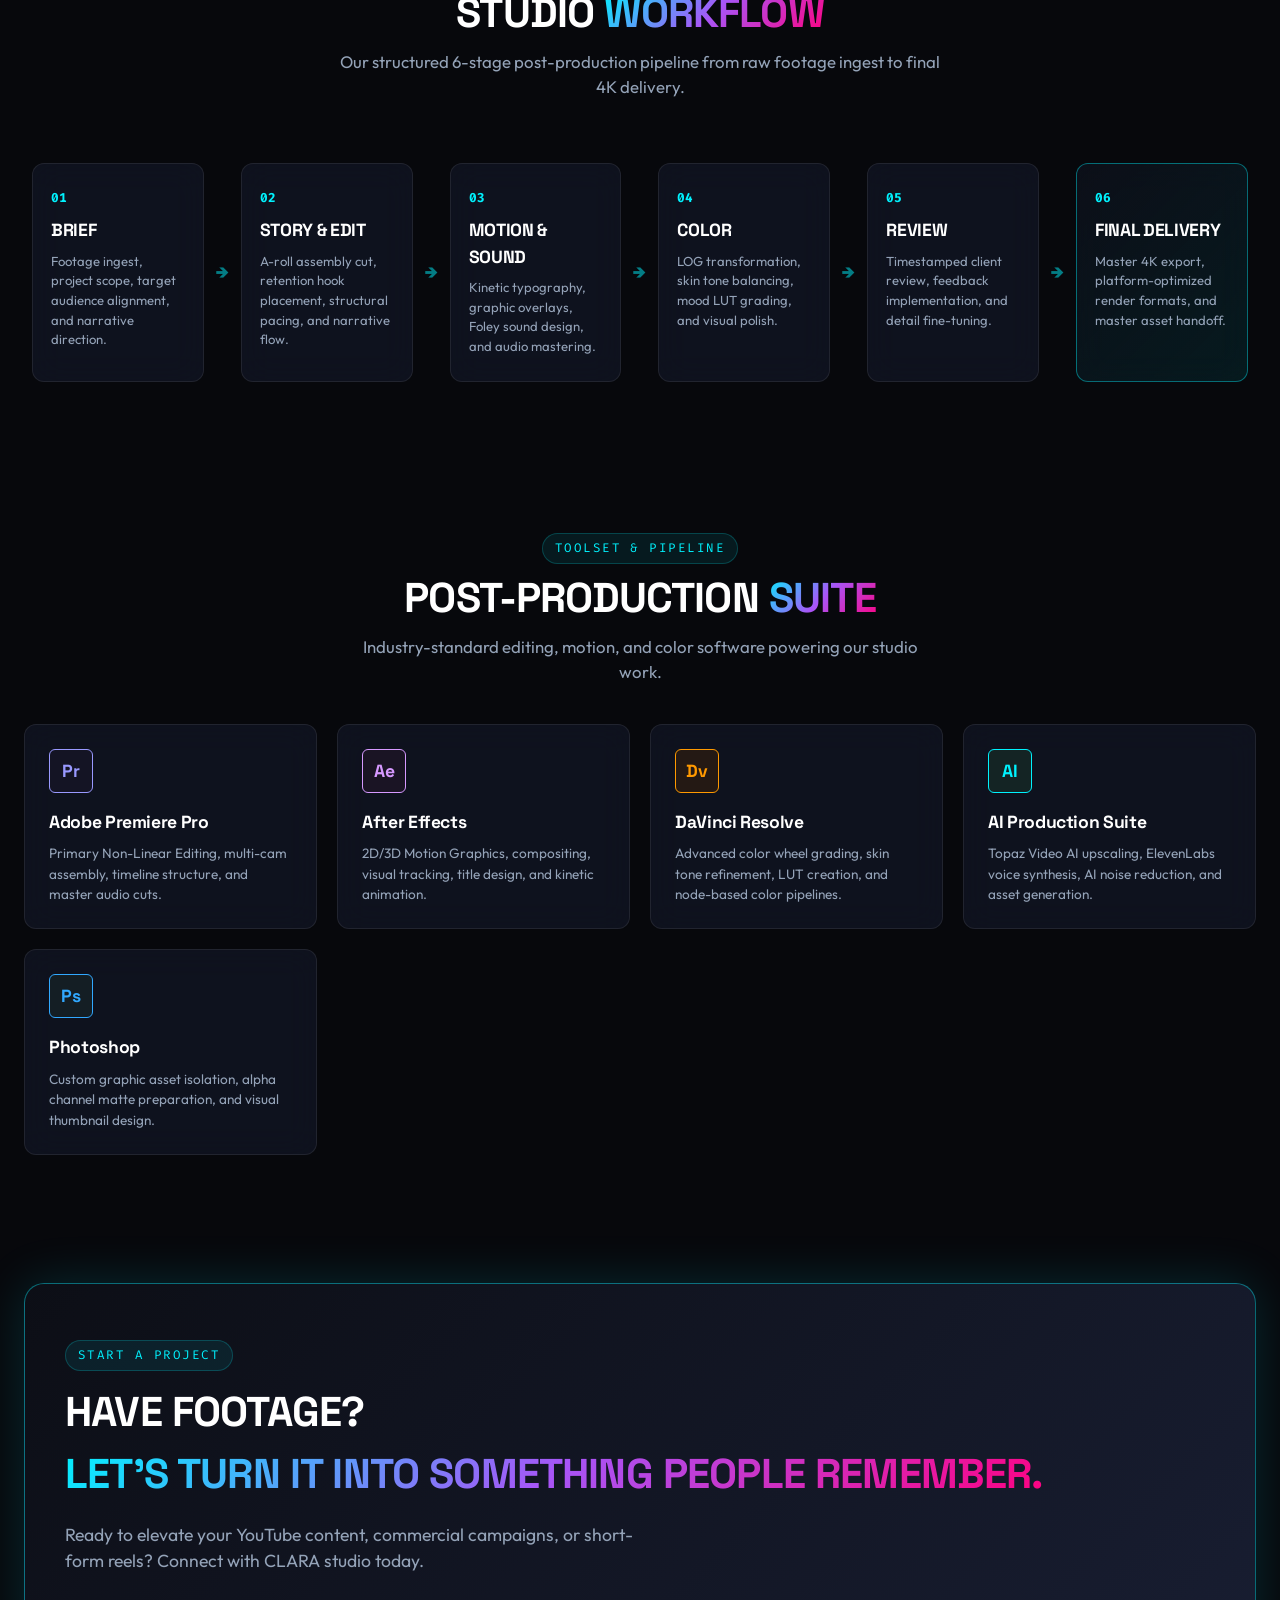
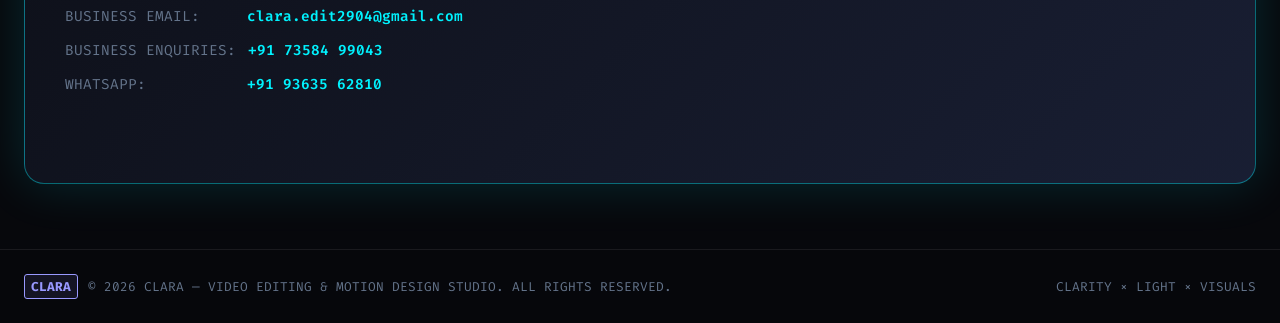
==== commit fc0c4865: "Remove video descriptions and balance services grid into symmetrical layout" ====
--- a/index.html
+++ b/index.html
@@ -275,19 +275,18 @@
           <button class="expertise-filter-btn" data-filter="Commercials">Explore Wedding Edits &rarr;</button>
         </div>
 
-        <!-- Service 7: AI-Assisted Production -->
-        <div class="expertise-card full-width-card">
+        <!-- Service 8: AI-Assisted Production -->
+        <div class="expertise-card">
           <div class="card-glow"></div>
           <div class="expertise-icon ai-accent">
             <svg width="28" height="28" viewBox="0 0 24 24" fill="none" stroke="currentColor" stroke-width="2"><path d="M12 2a10 10 0 1 0 10 10H12V2z"/><path d="M12 12L2.1 12a10 10 0 0 1 9.9-10v10z"/></svg>
           </div>
           <h3 class="expertise-title">AI-Assisted Production</h3>
-          <p class="expertise-desc">We integrate modern AI tools into our studio pipeline to enhance visual generation, voice production, audio isolation, 4K upscaling, conceptual ideation, and post-production turnarounds. AI acts as an accelerator within CLARA's disciplined editing workflow, keeping human craft and story at the helm.</p>
+          <p class="expertise-desc">Integrating modern AI tools into our studio pipeline: generative visuals, audio isolation, 4K upscaling, and accelerated post-production turnarounds.</p>
           <div class="expertise-tags">
             <span>Generative Visuals</span>
             <span>4K Upscaling</span>
-            <span>Voice Synthesis</span>
-            <span>Workflow Speedup</span>
+            <span>Workflow Speed</span>
           </div>
           <button class="expertise-filter-btn" data-filter="AI-Assisted">Explore AI-Assisted Edits &rarr;</button>
         </div>
--- a/css/components.css
+++ b/css/components.css
@@ -219,8 +219,20 @@
 
 .expertise-grid {
   display: grid;
-  grid-template-columns: repeat(auto-fit, minmax(320px, 1fr));
+  grid-template-columns: repeat(4, 1fr);
   gap: 24px;
+}
+
+@media (max-width: 1200px) {
+  .expertise-grid {
+    grid-template-columns: repeat(2, 1fr);
+  }
+}
+
+@media (max-width: 640px) {
+  .expertise-grid {
+    grid-template-columns: 1fr;
+  }
 }
 
 .expertise-card {
@@ -1137,7 +1149,7 @@
 }
 
 .expertise-card.full-width-card {
-  grid-column: 1 / -1;
+  grid-column: auto;
 }
 
 /* ==========================================================================
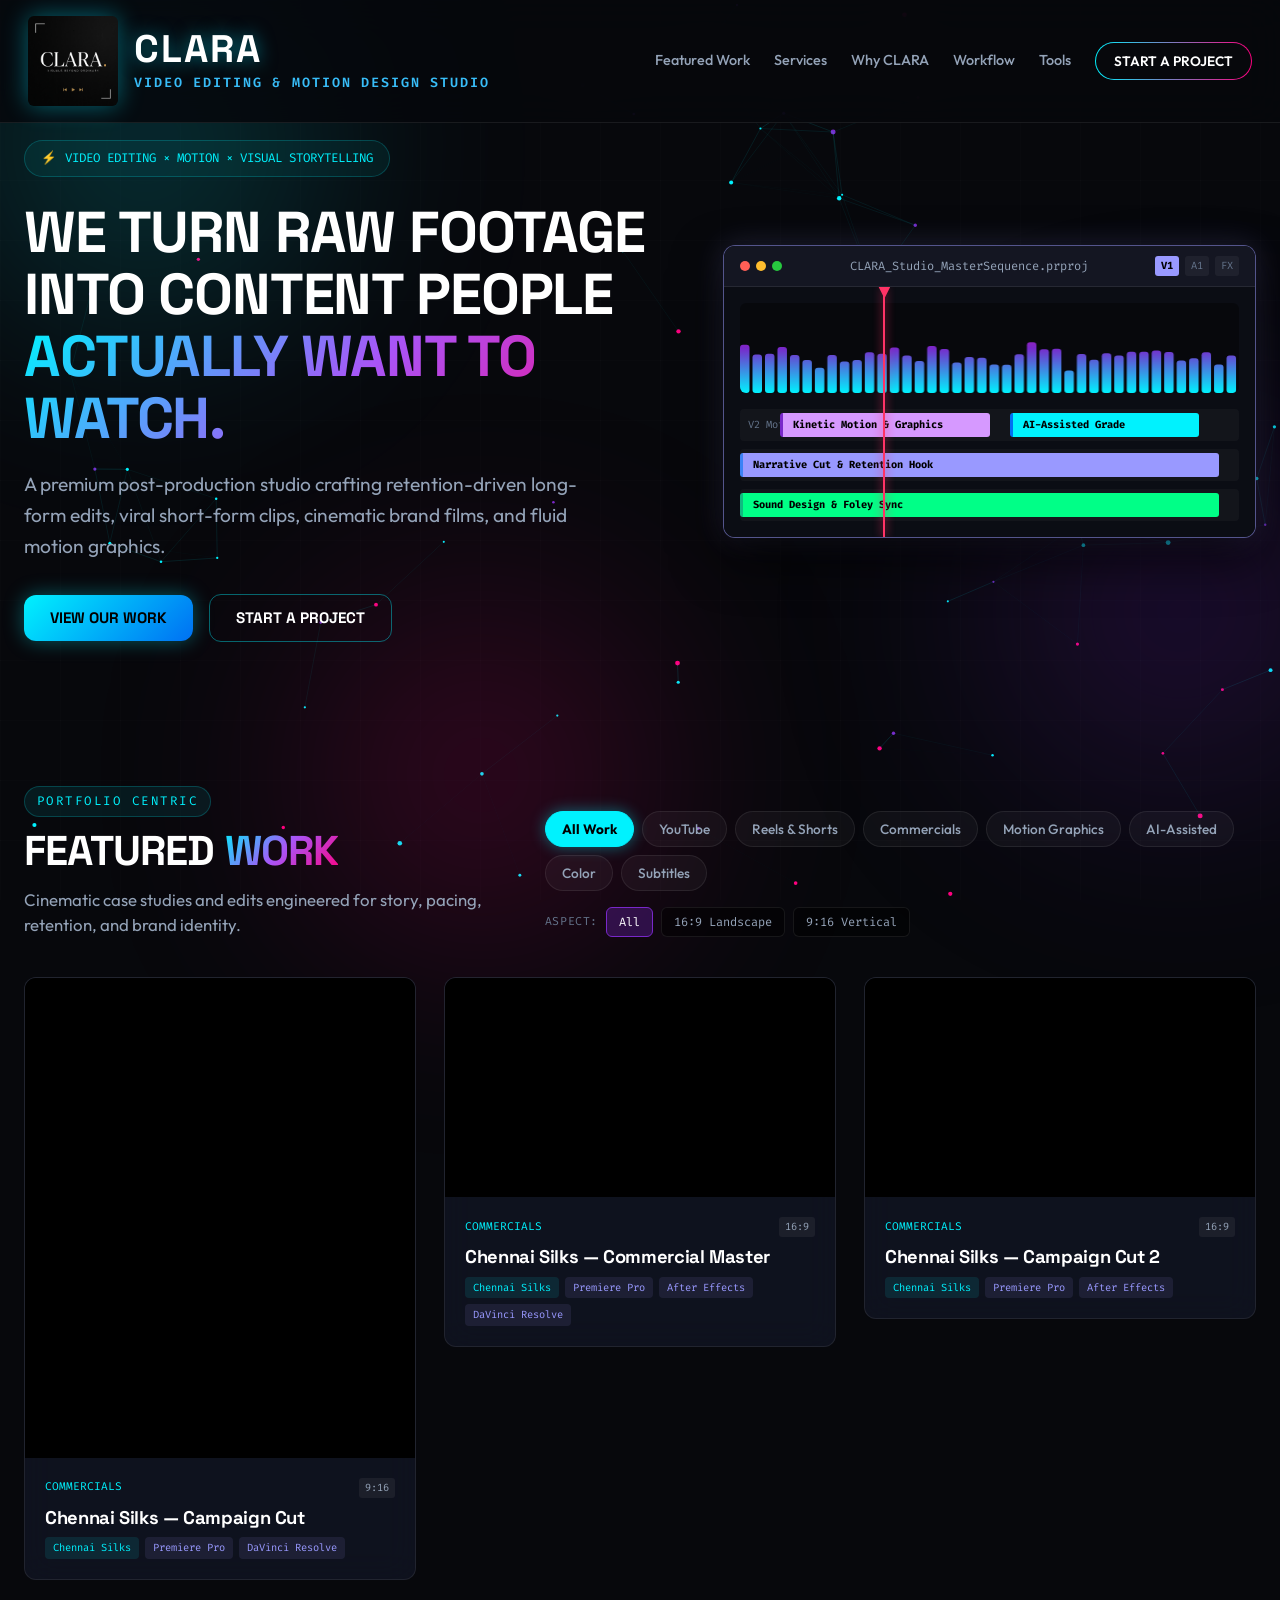
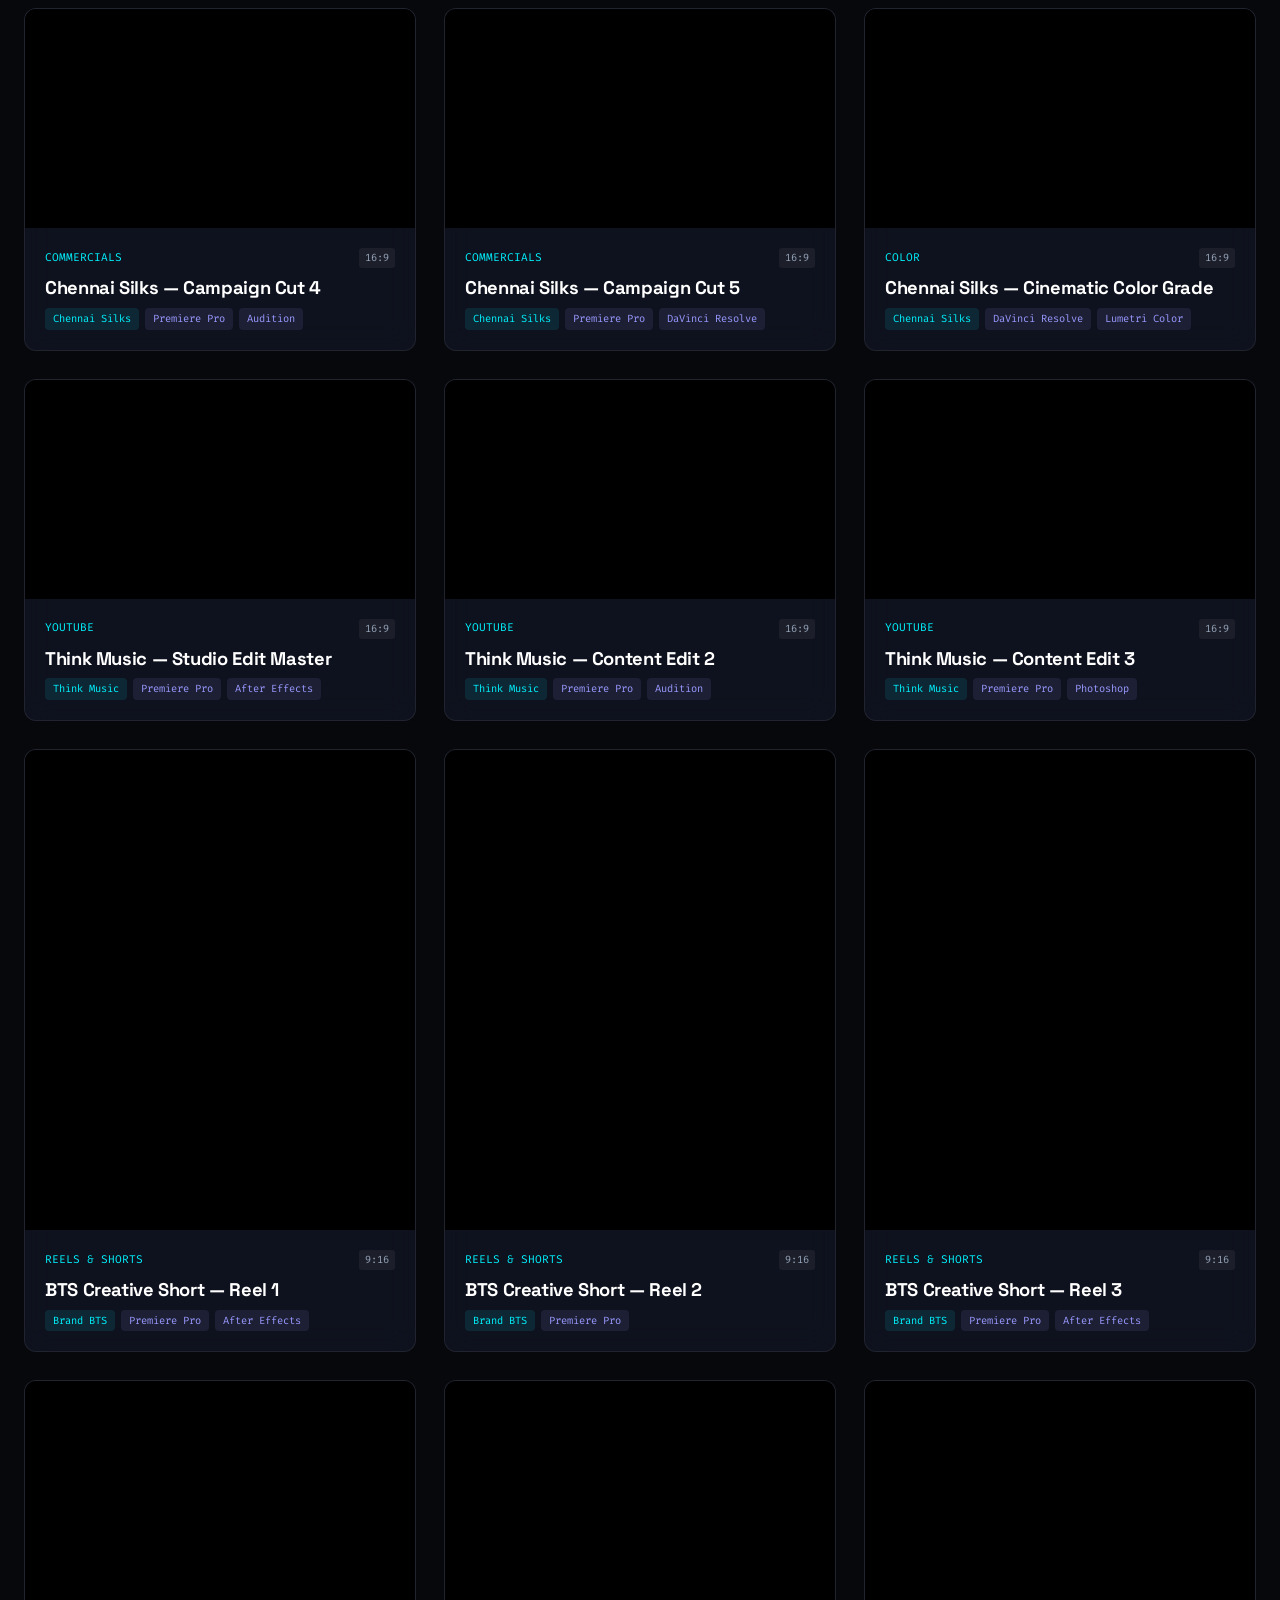
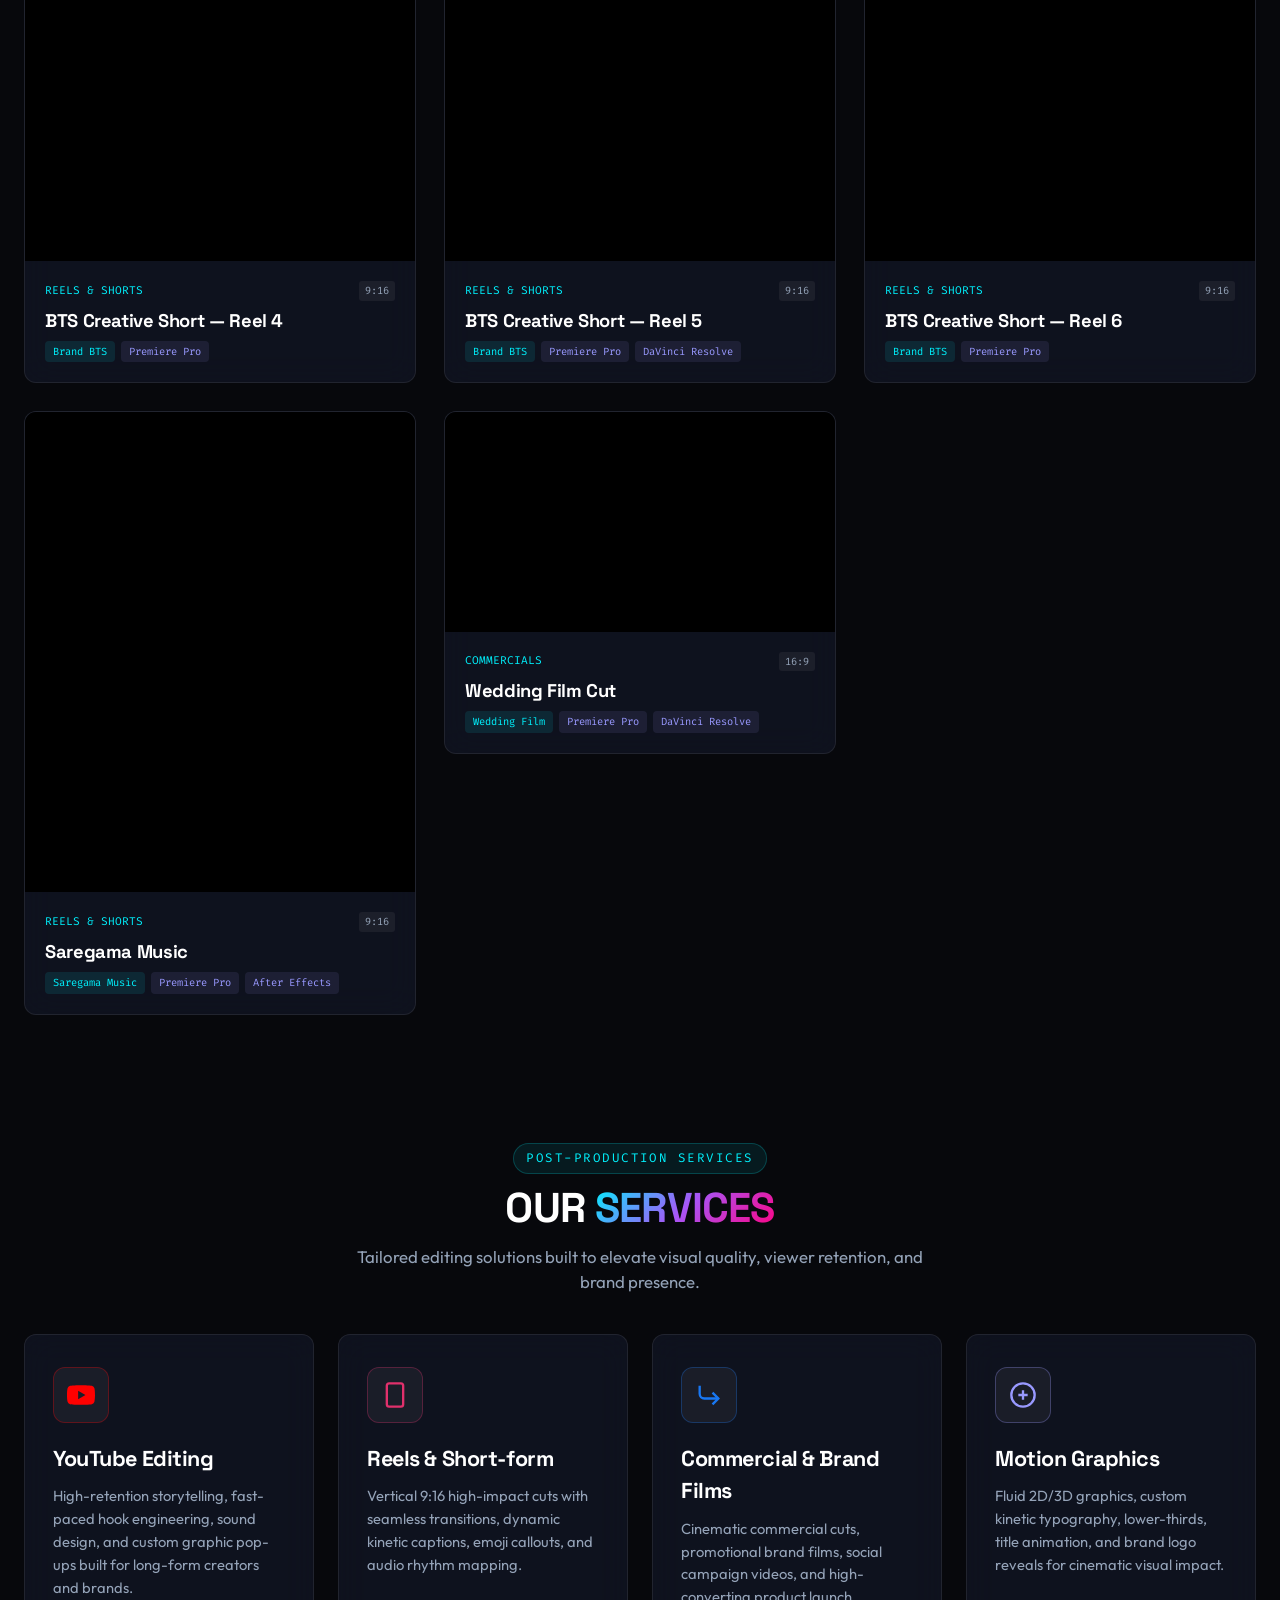
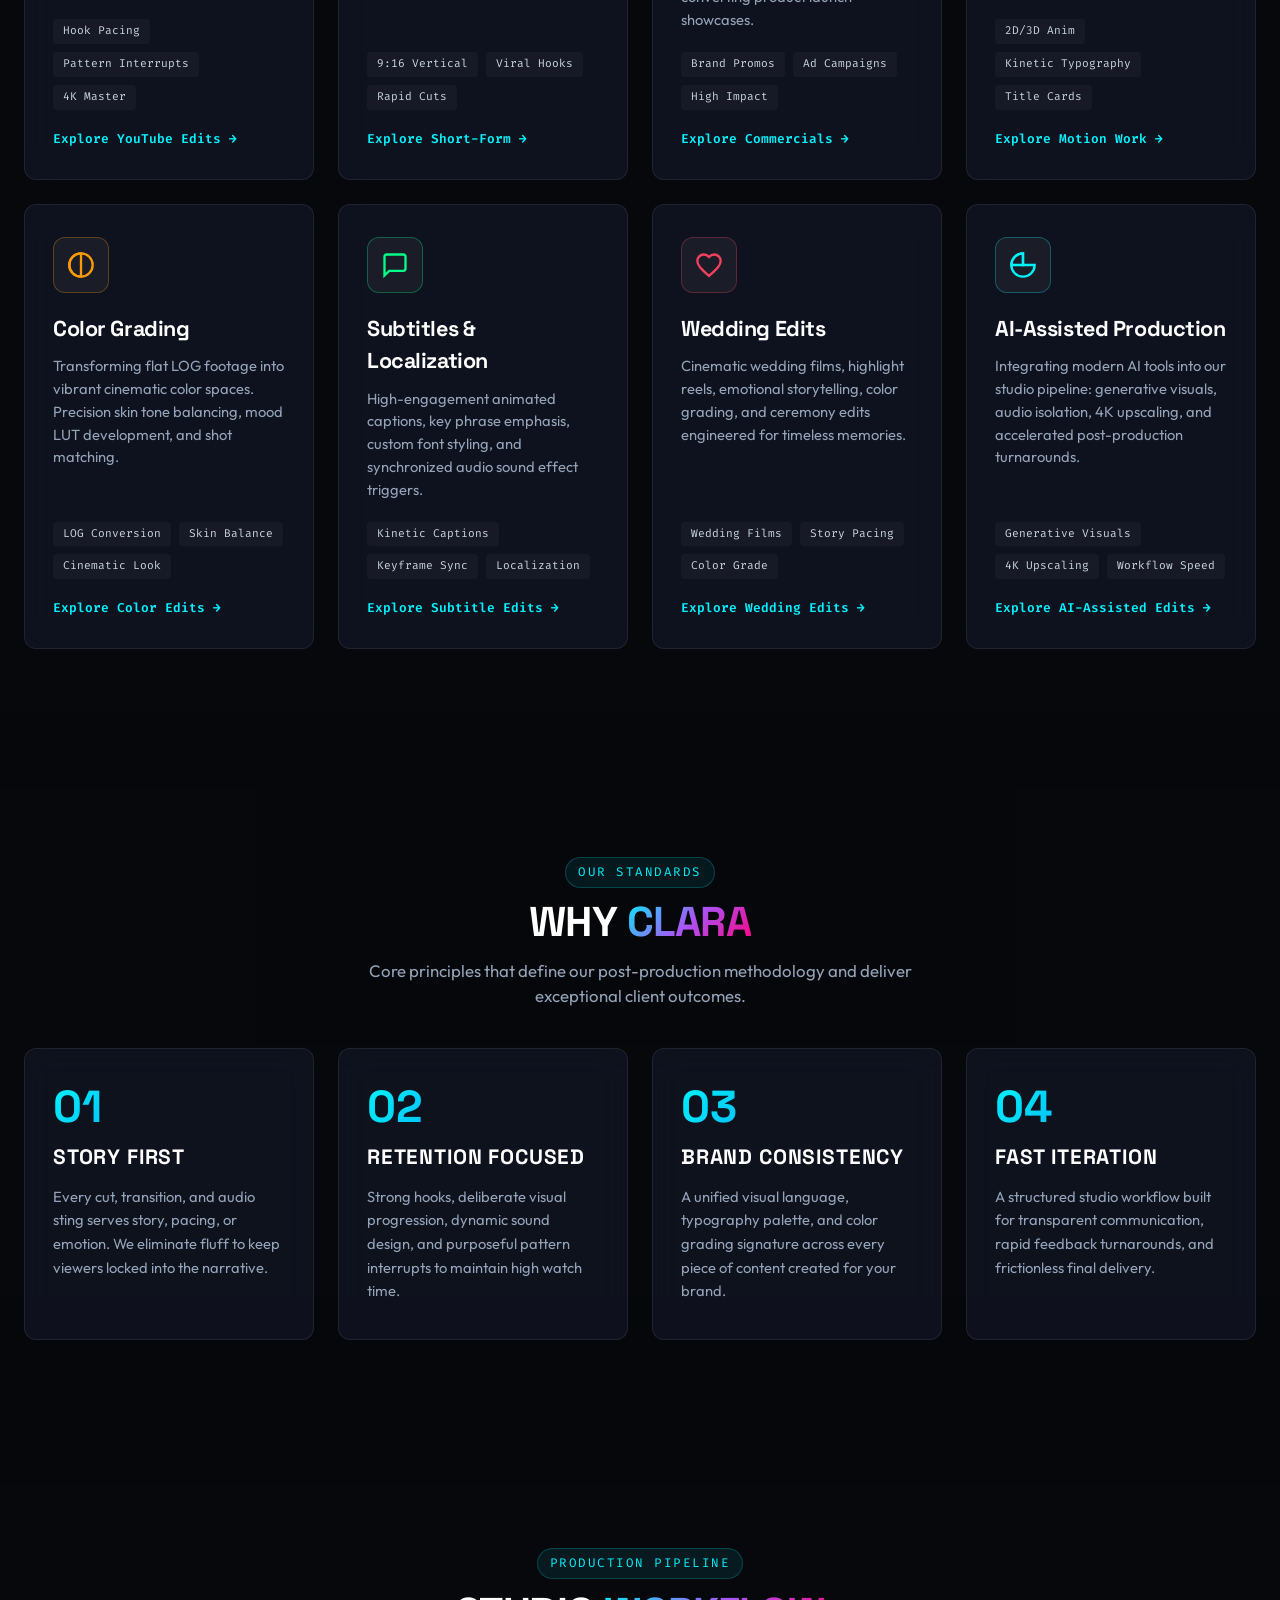
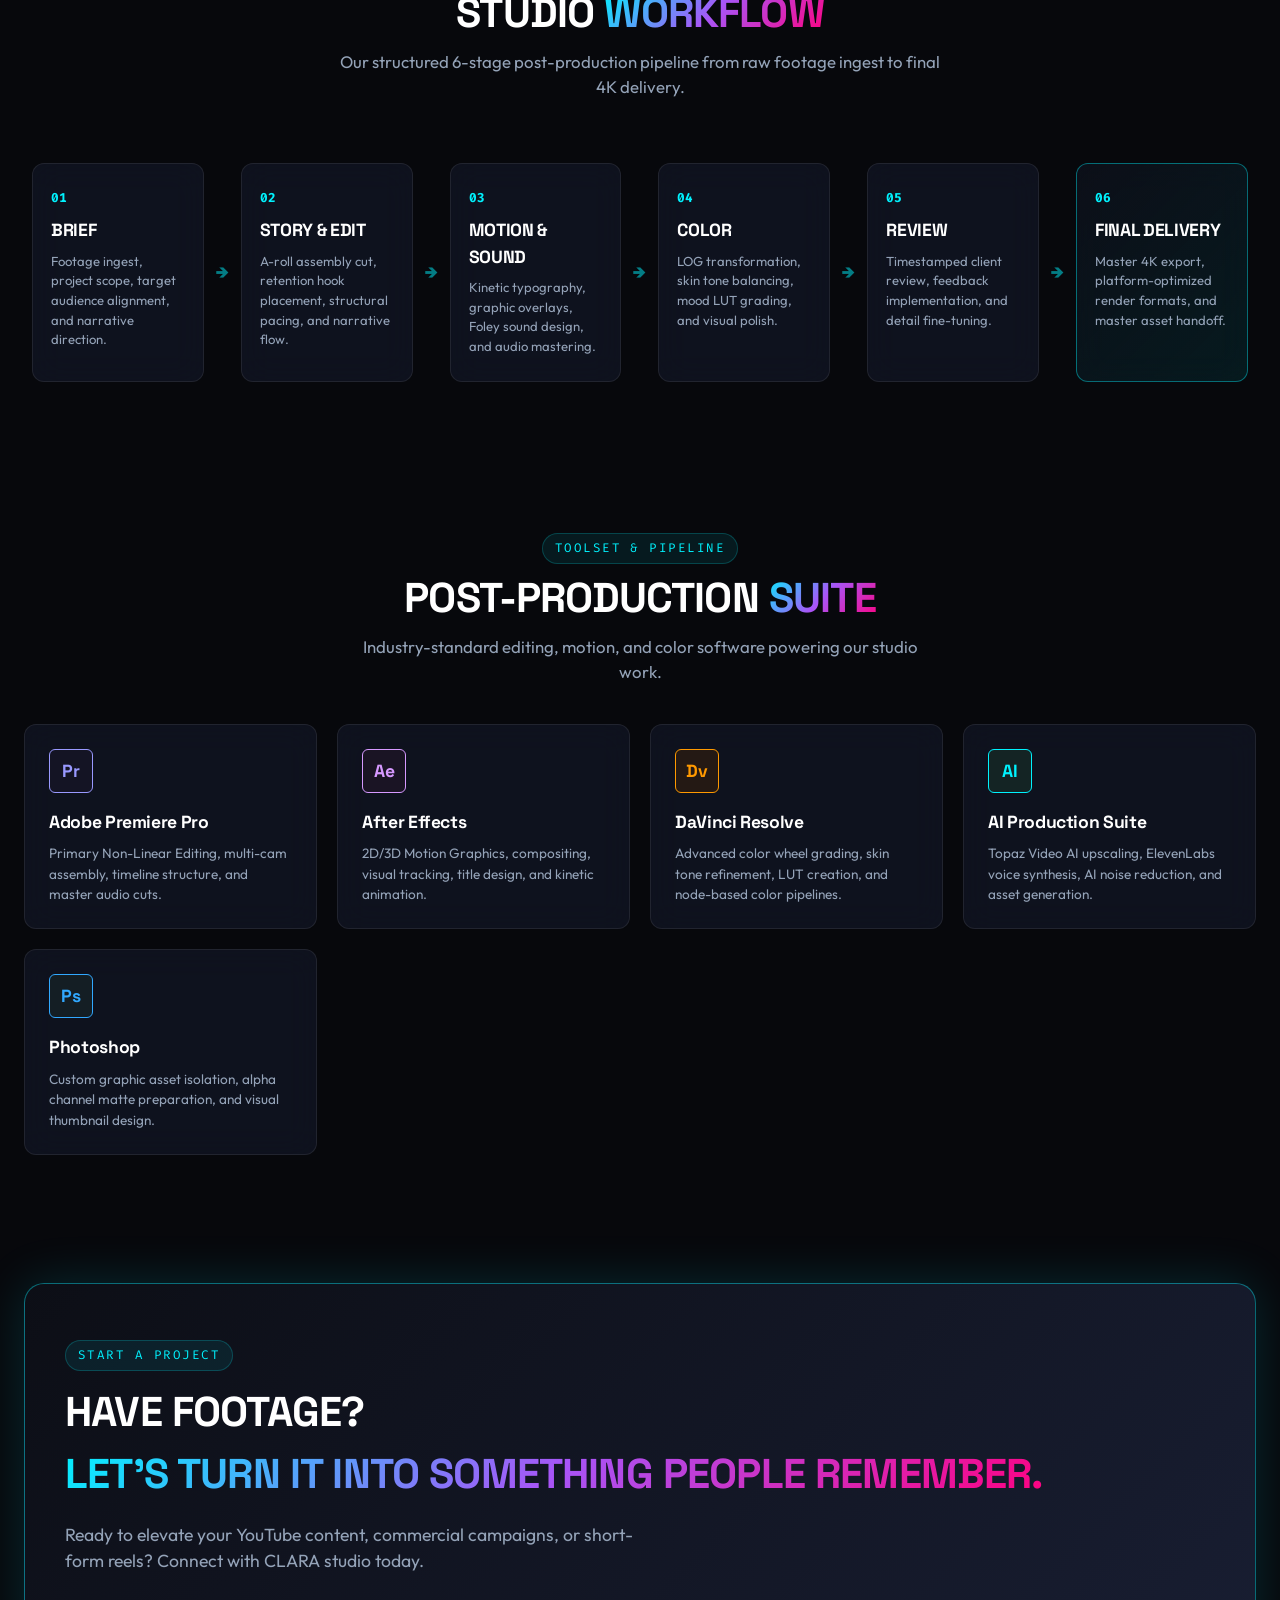
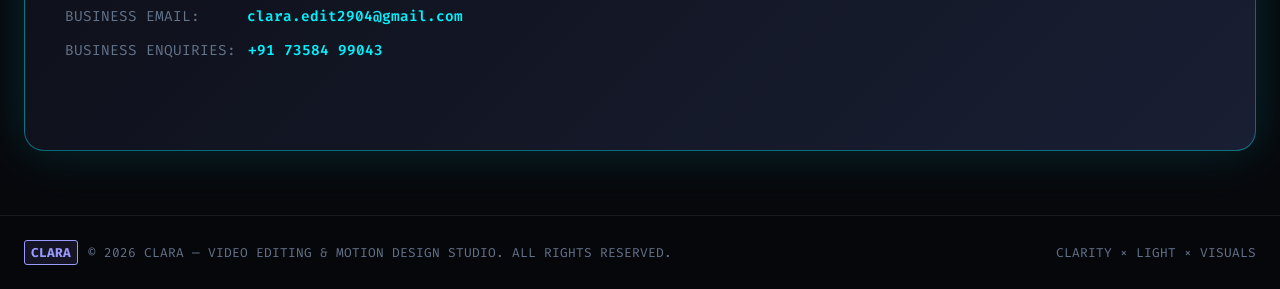
==== commit a3900df1: "Version 2: Remove secondary WhatsApp contact while preserving all design updates" ====
--- a/index.html
+++ b/index.html
@@ -437,10 +437,7 @@
               <span class="item-label">BUSINESS ENQUIRIES:</span>
               <a href="tel:+917358499043" class="item-value contact-link">+91 73584 99043</a>
             </div>
-            <div class="contact-item">
-              <span class="item-label">WHATSAPP:</span>
-              <a href="https://wa.me/919363562810" target="_blank" rel="noopener" class="item-value contact-link">+91 93635 62810</a>
-            </div>
+            
           </div>
         </div>
       </div>
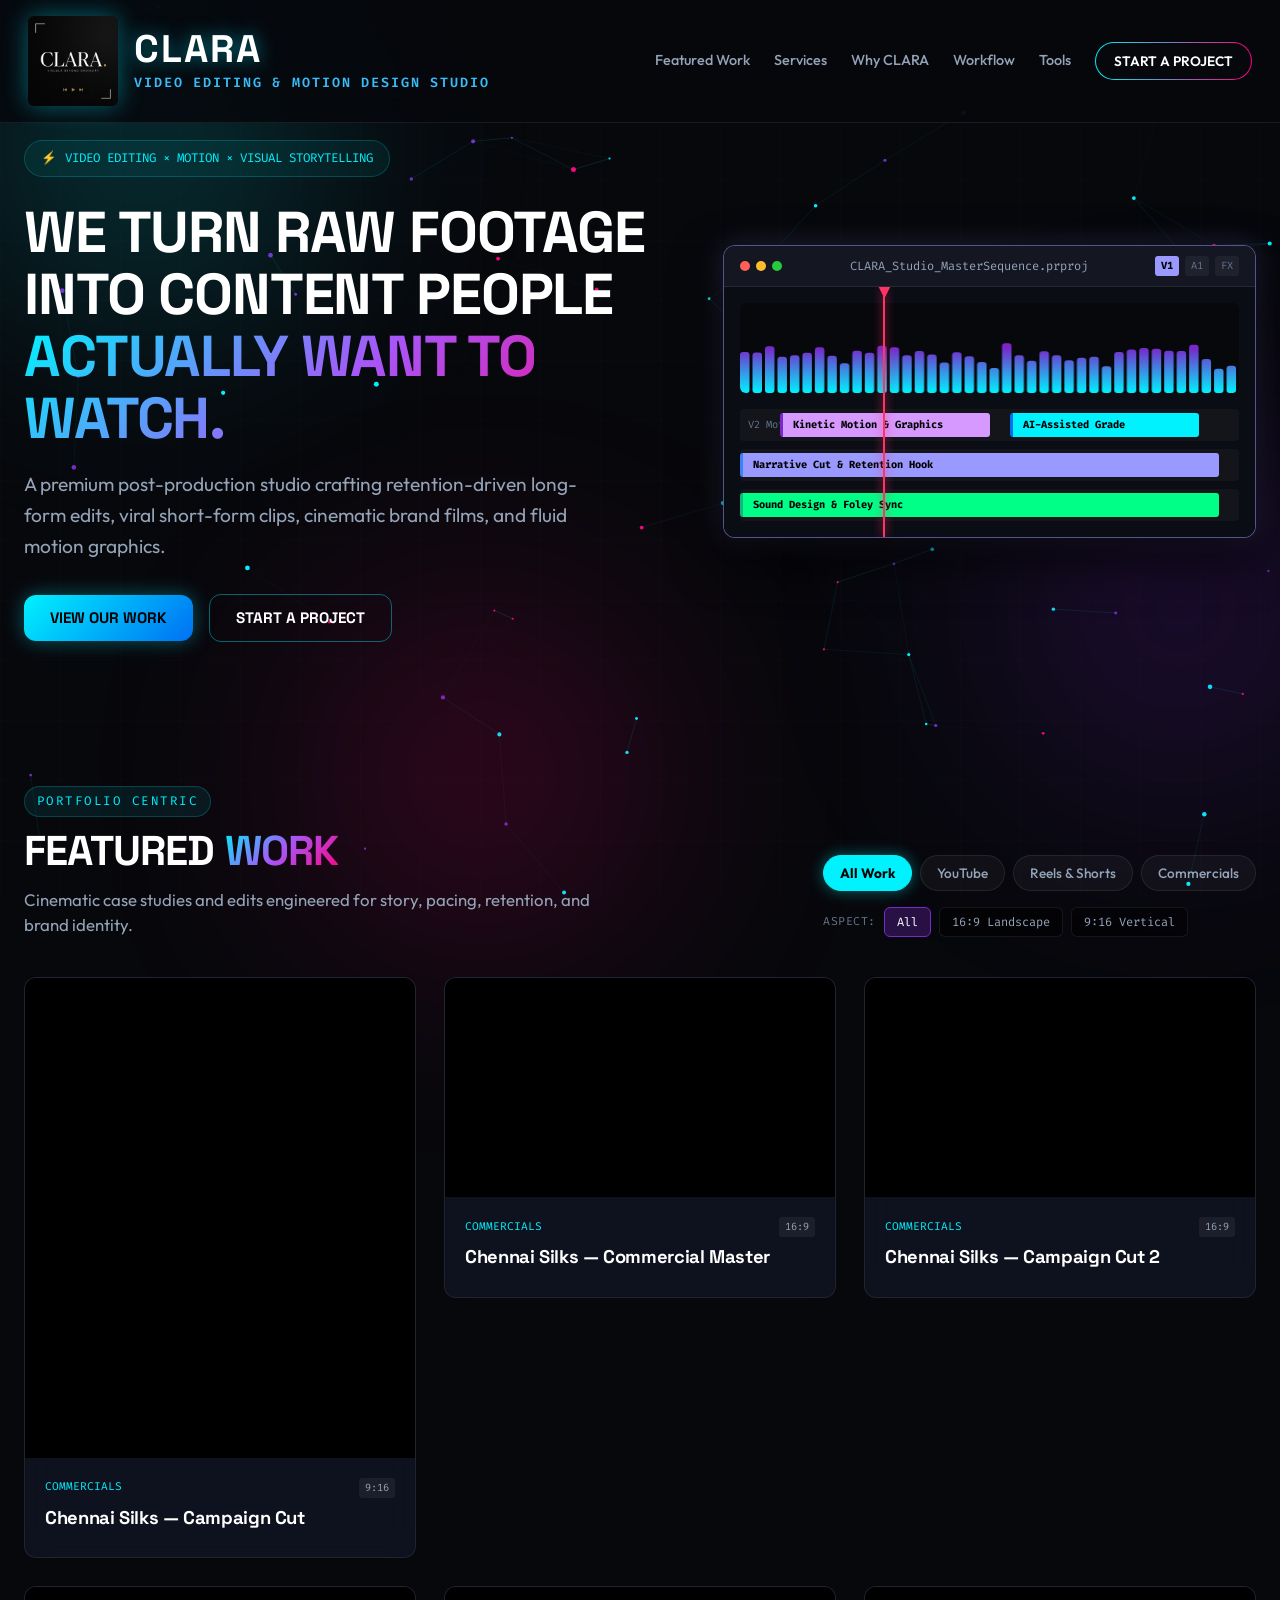
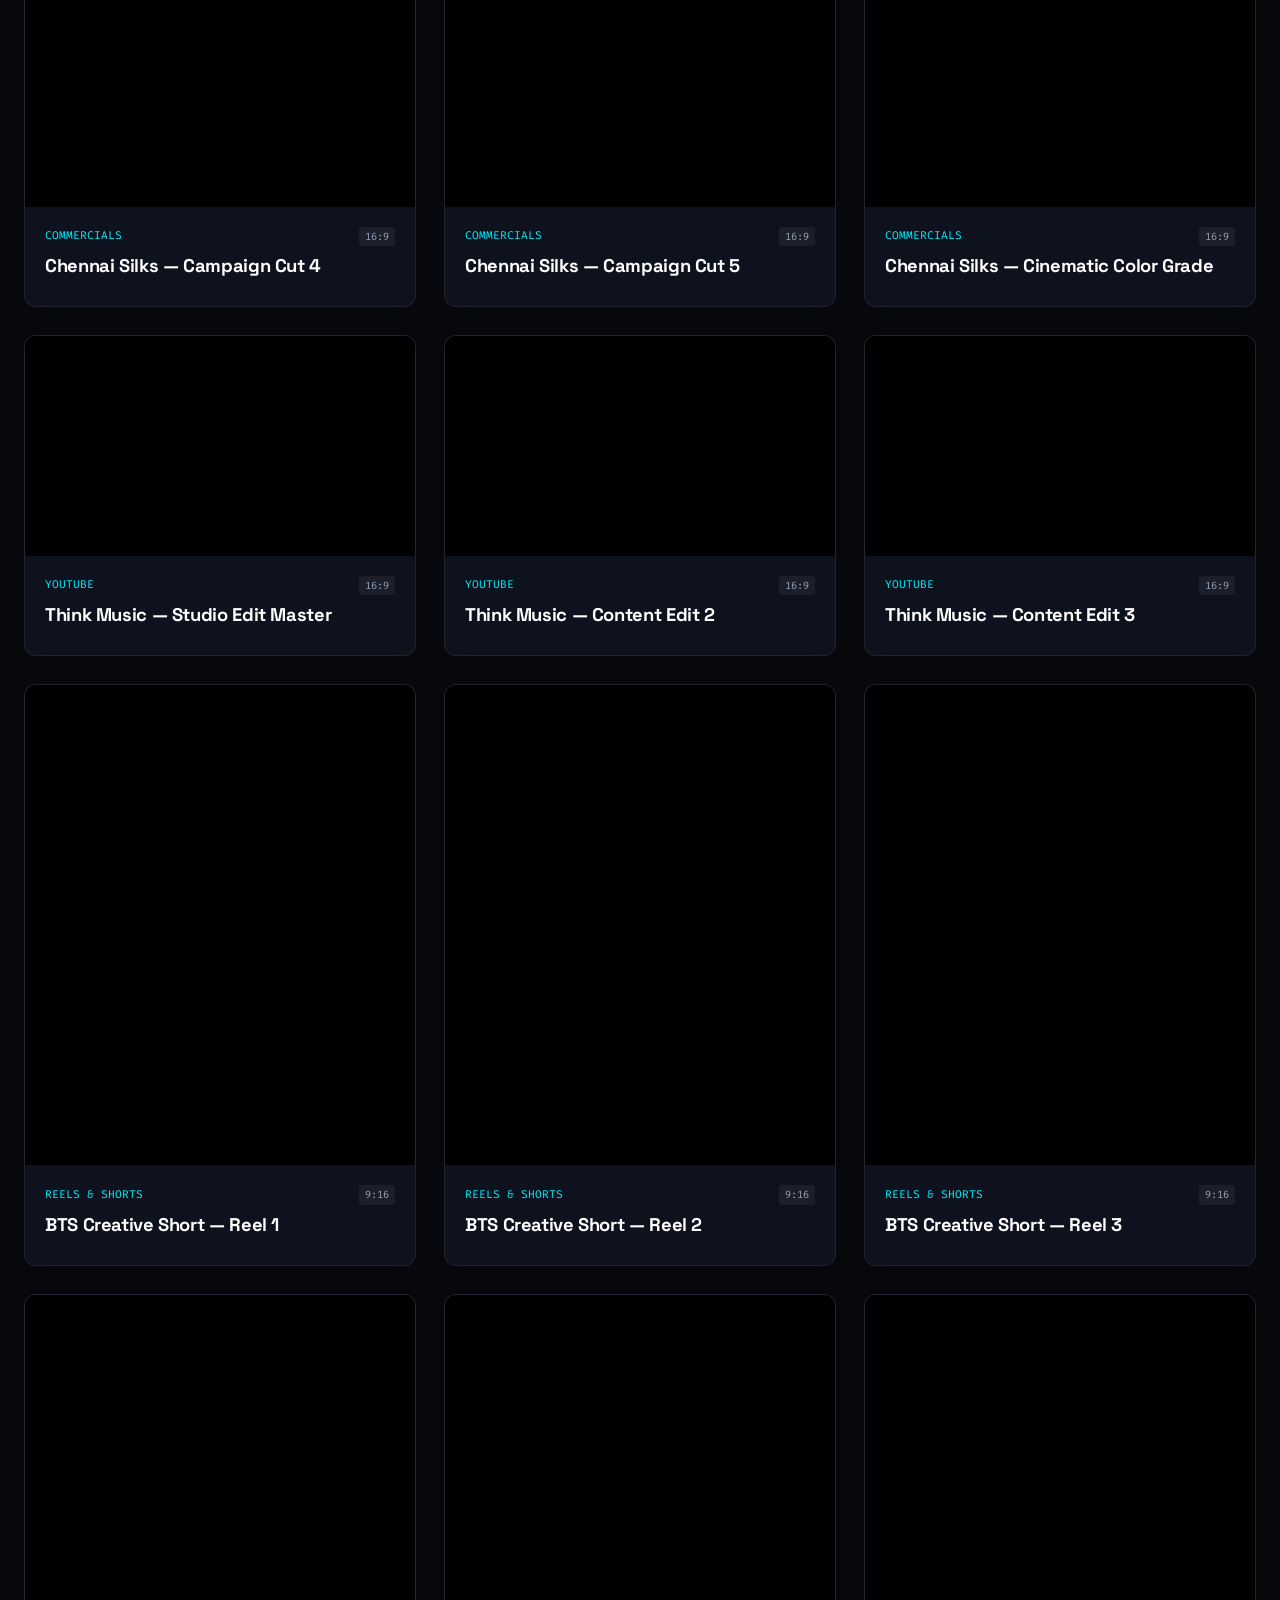
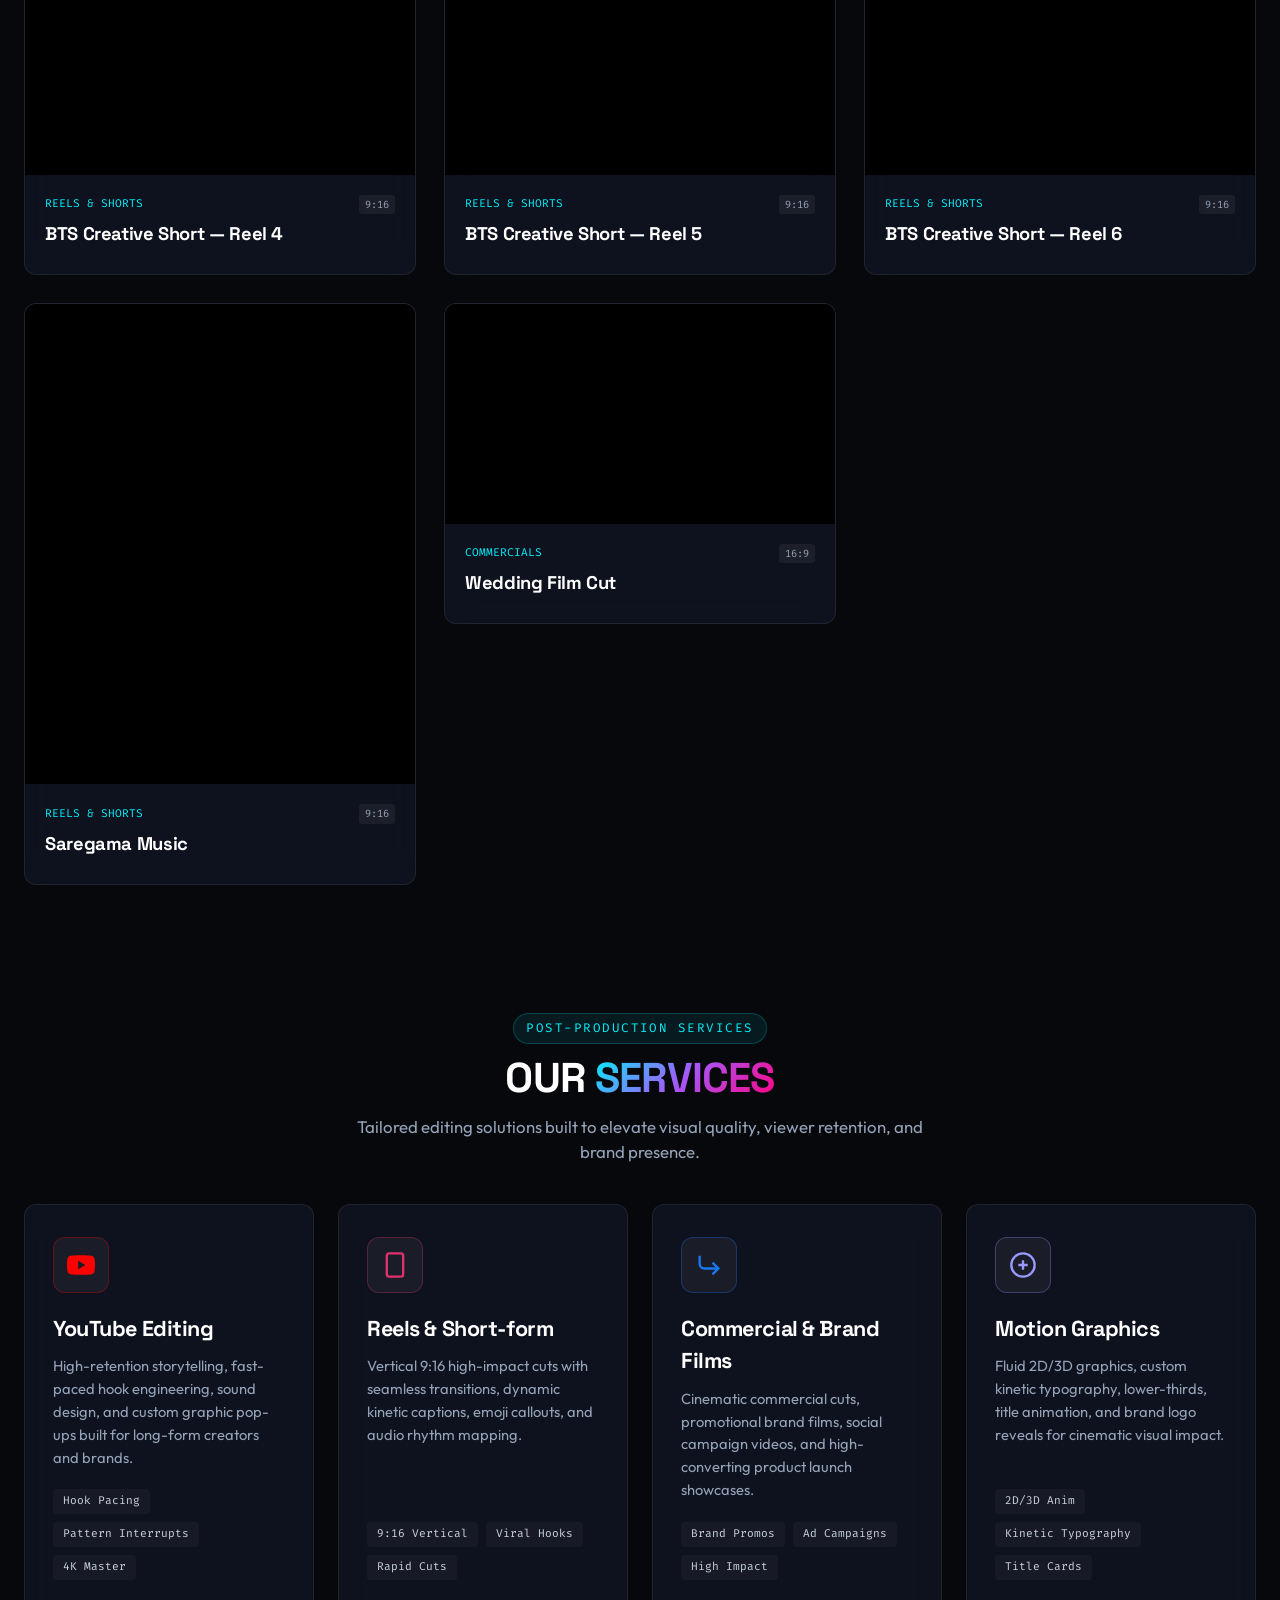
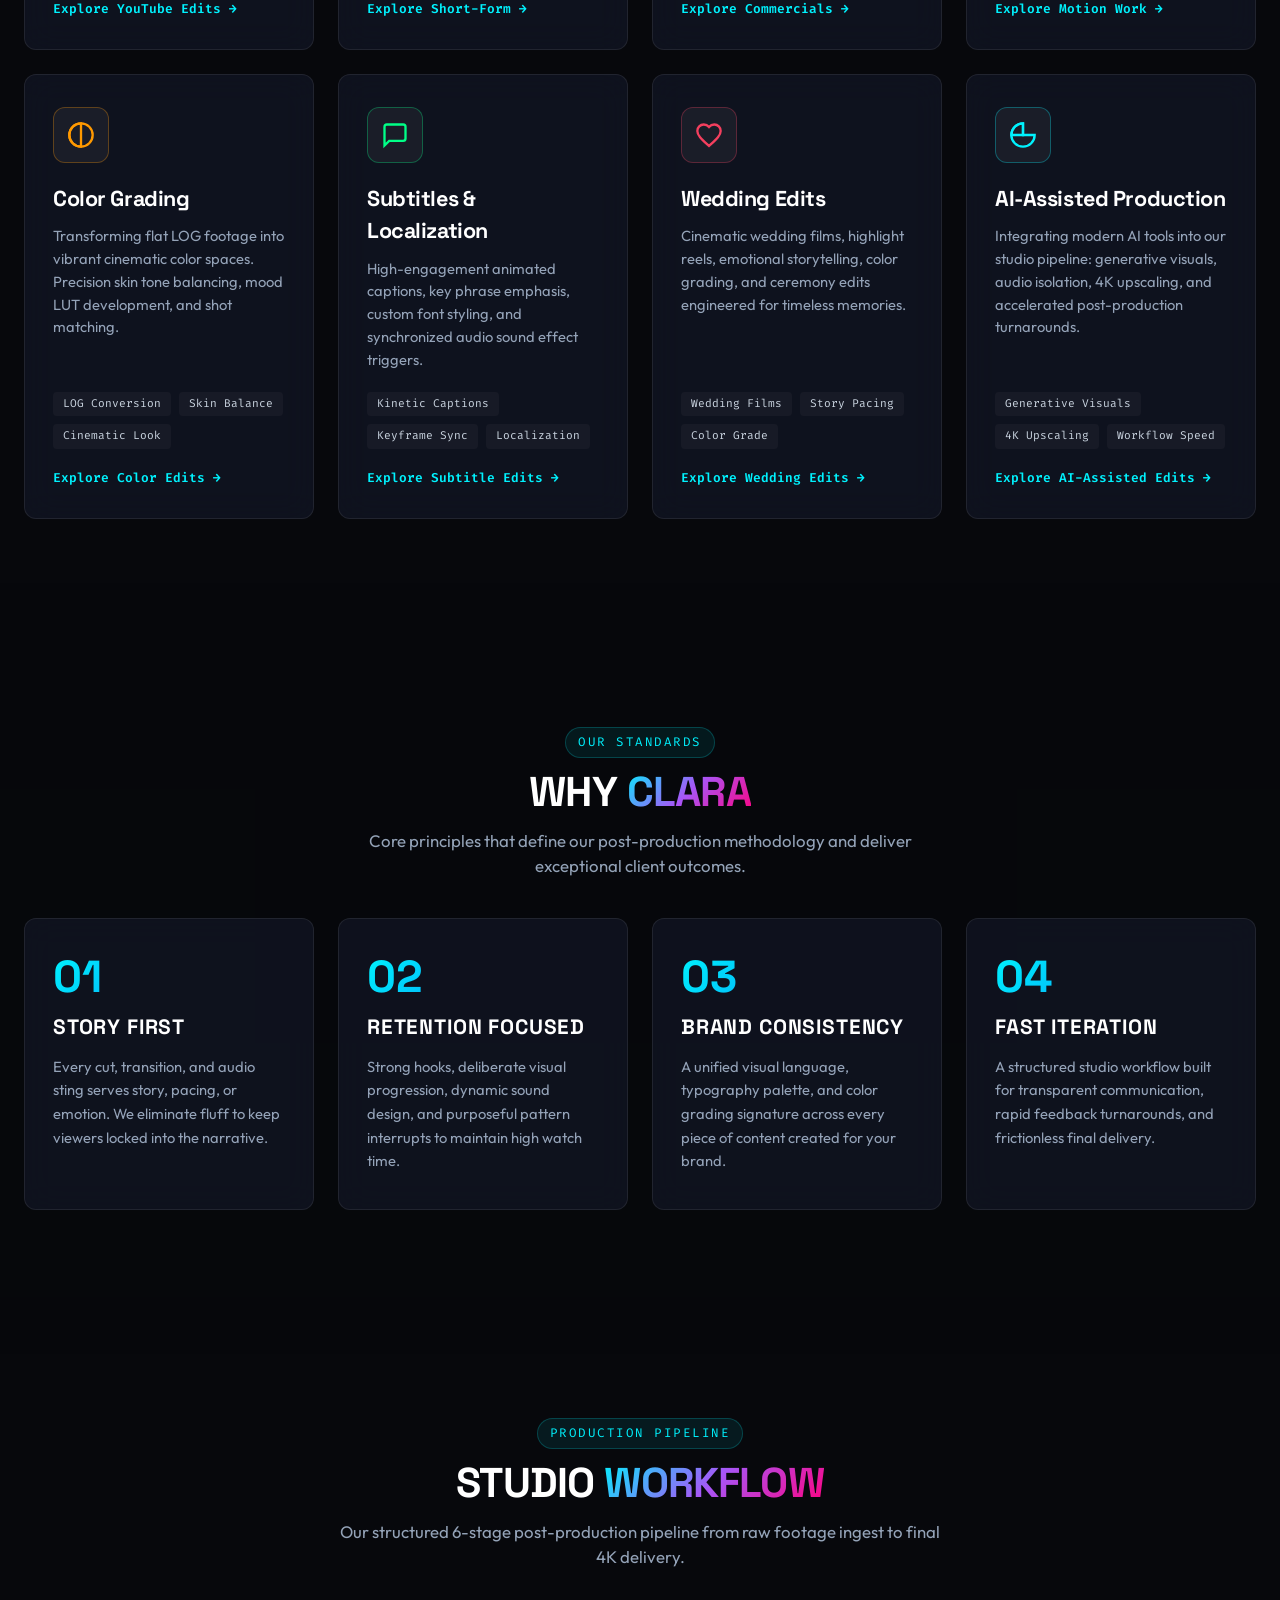
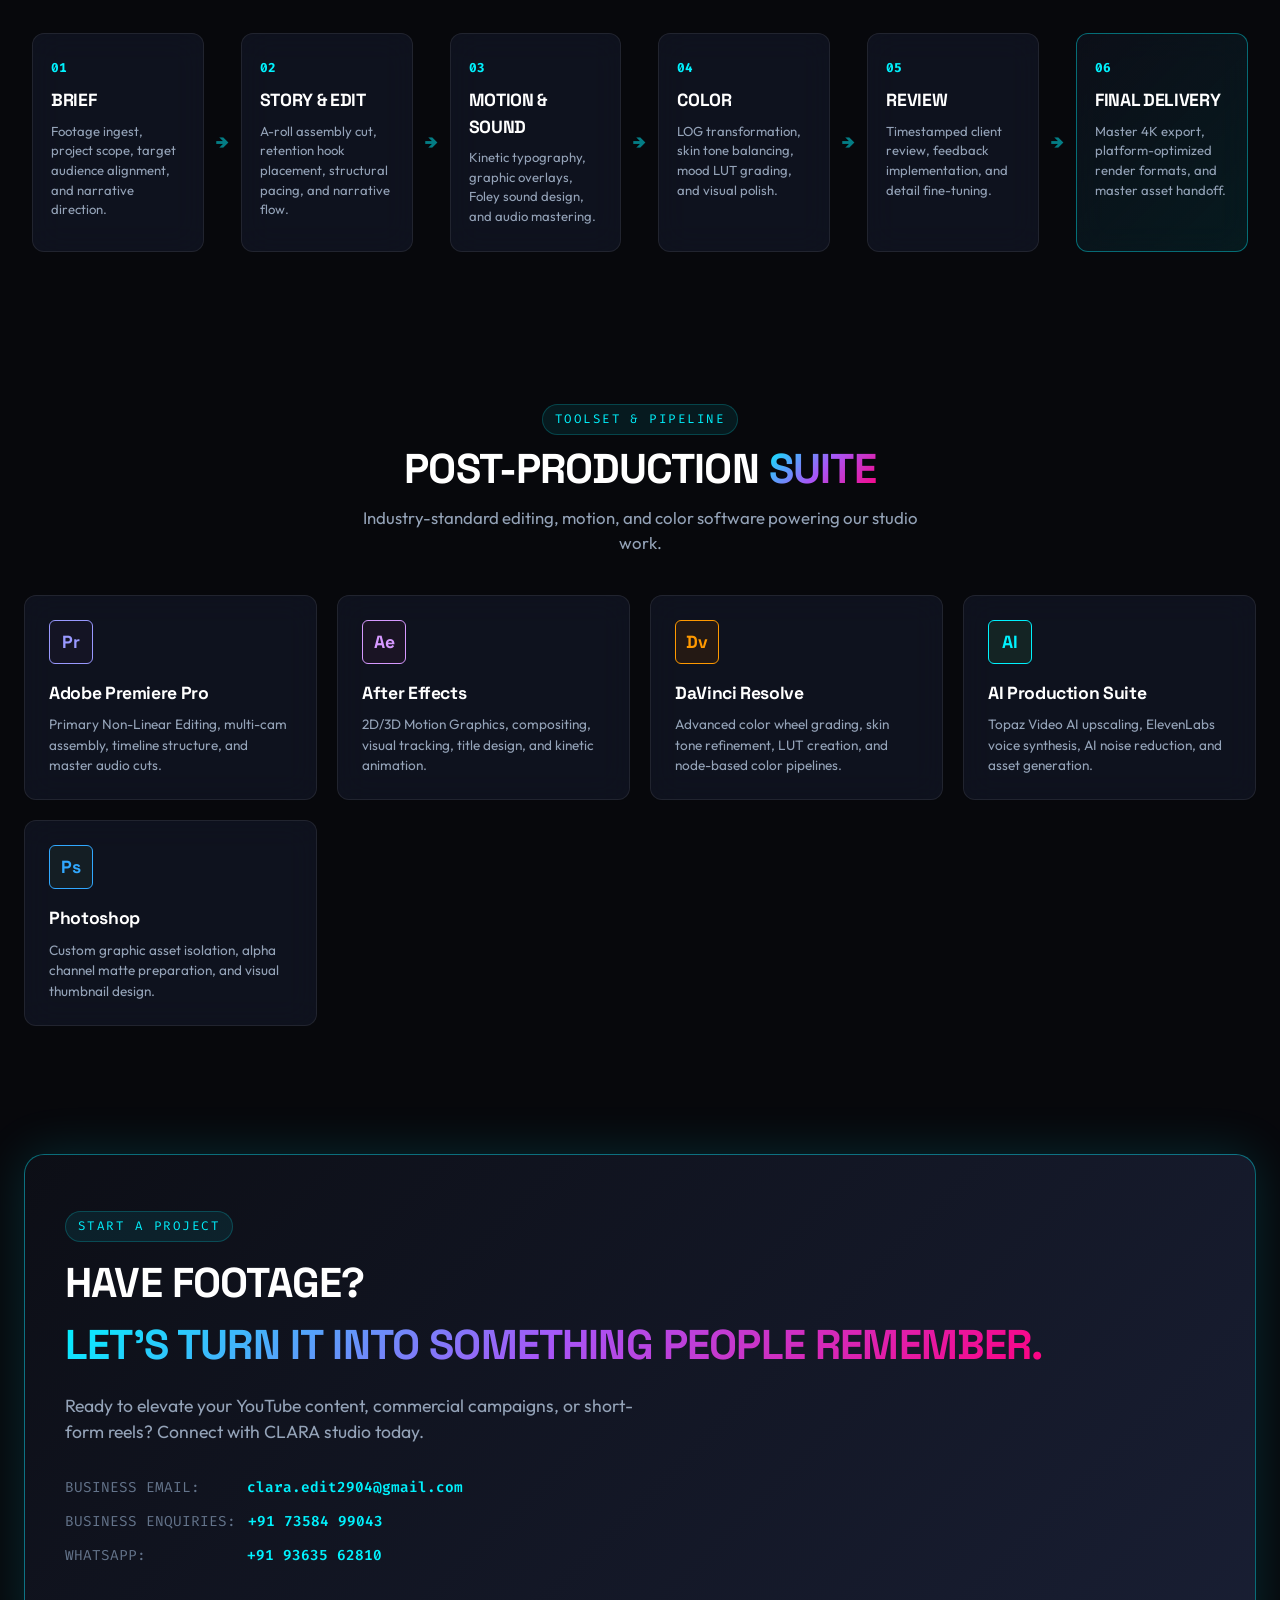
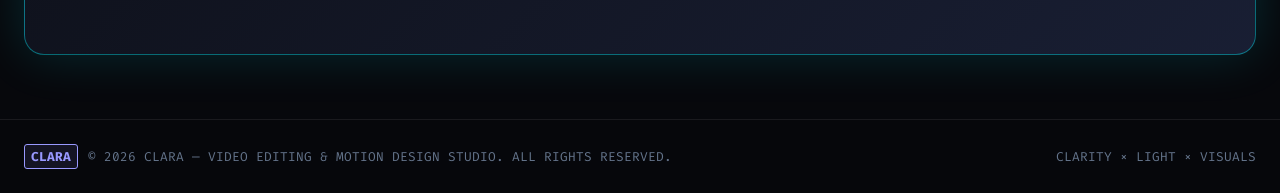
==== commit 49740af7: "Remove Motion Graphics, AI-Assisted, Color, and Subtitles buttons from Featured Work section" ====
--- a/index.html
+++ b/index.html
@@ -131,10 +131,6 @@
             <button class="pill-btn" data-cat="YouTube">YouTube</button>
             <button class="pill-btn" data-cat="Reels & Shorts">Reels & Shorts</button>
             <button class="pill-btn" data-cat="Commercials">Commercials</button>
-            <button class="pill-btn" data-cat="Motion Graphics">Motion Graphics</button>
-            <button class="pill-btn" data-cat="AI-Assisted">AI-Assisted</button>
-            <button class="pill-btn" data-cat="Color">Color</button>
-            <button class="pill-btn" data-cat="Subtitles">Subtitles</button>
           </div>
 
           <div class="ratio-switcher">
@@ -437,7 +433,10 @@
               <span class="item-label">BUSINESS ENQUIRIES:</span>
               <a href="tel:+917358499043" class="item-value contact-link">+91 73584 99043</a>
             </div>
-            
+            <div class="contact-item">
+              <span class="item-label">WHATSAPP:</span>
+              <a href="https://wa.me/919363562810" target="_blank" rel="noopener" class="item-value contact-link">+91 93635 62810</a>
+            </div>
           </div>
         </div>
       </div>
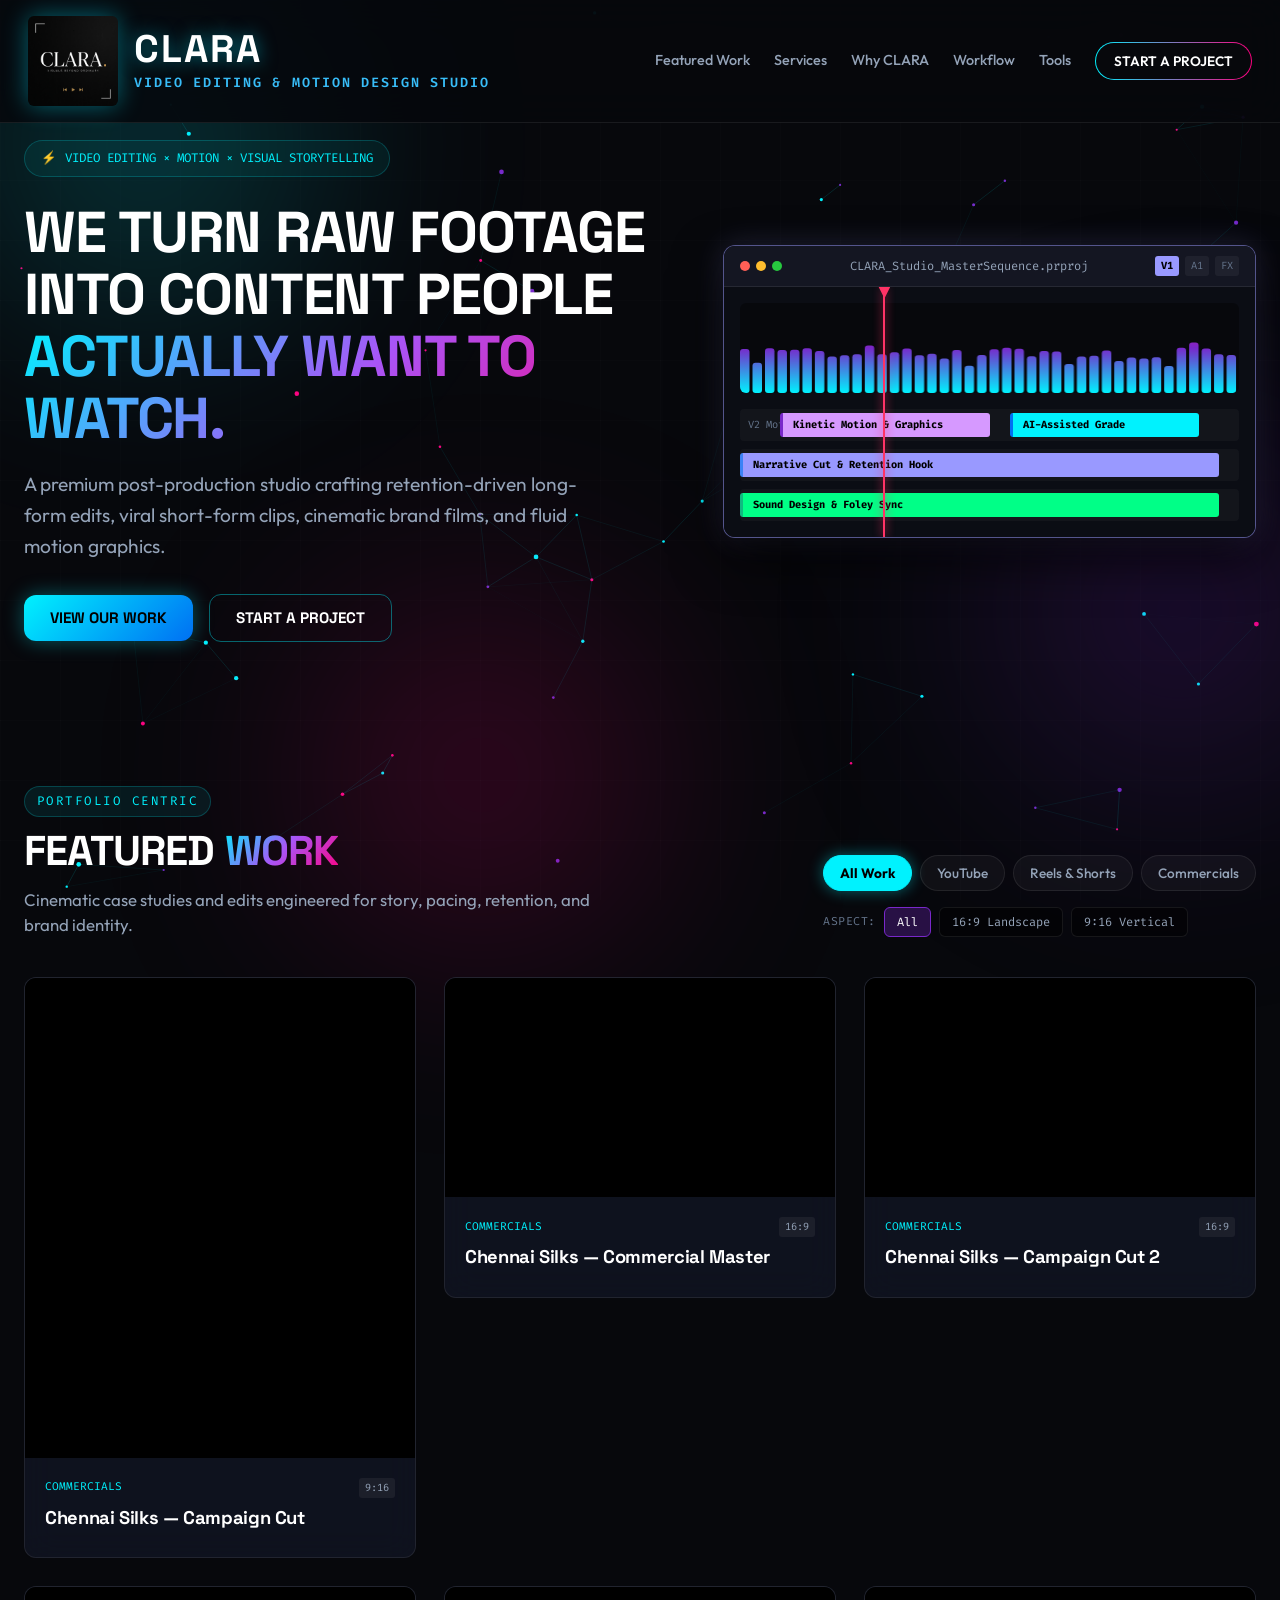
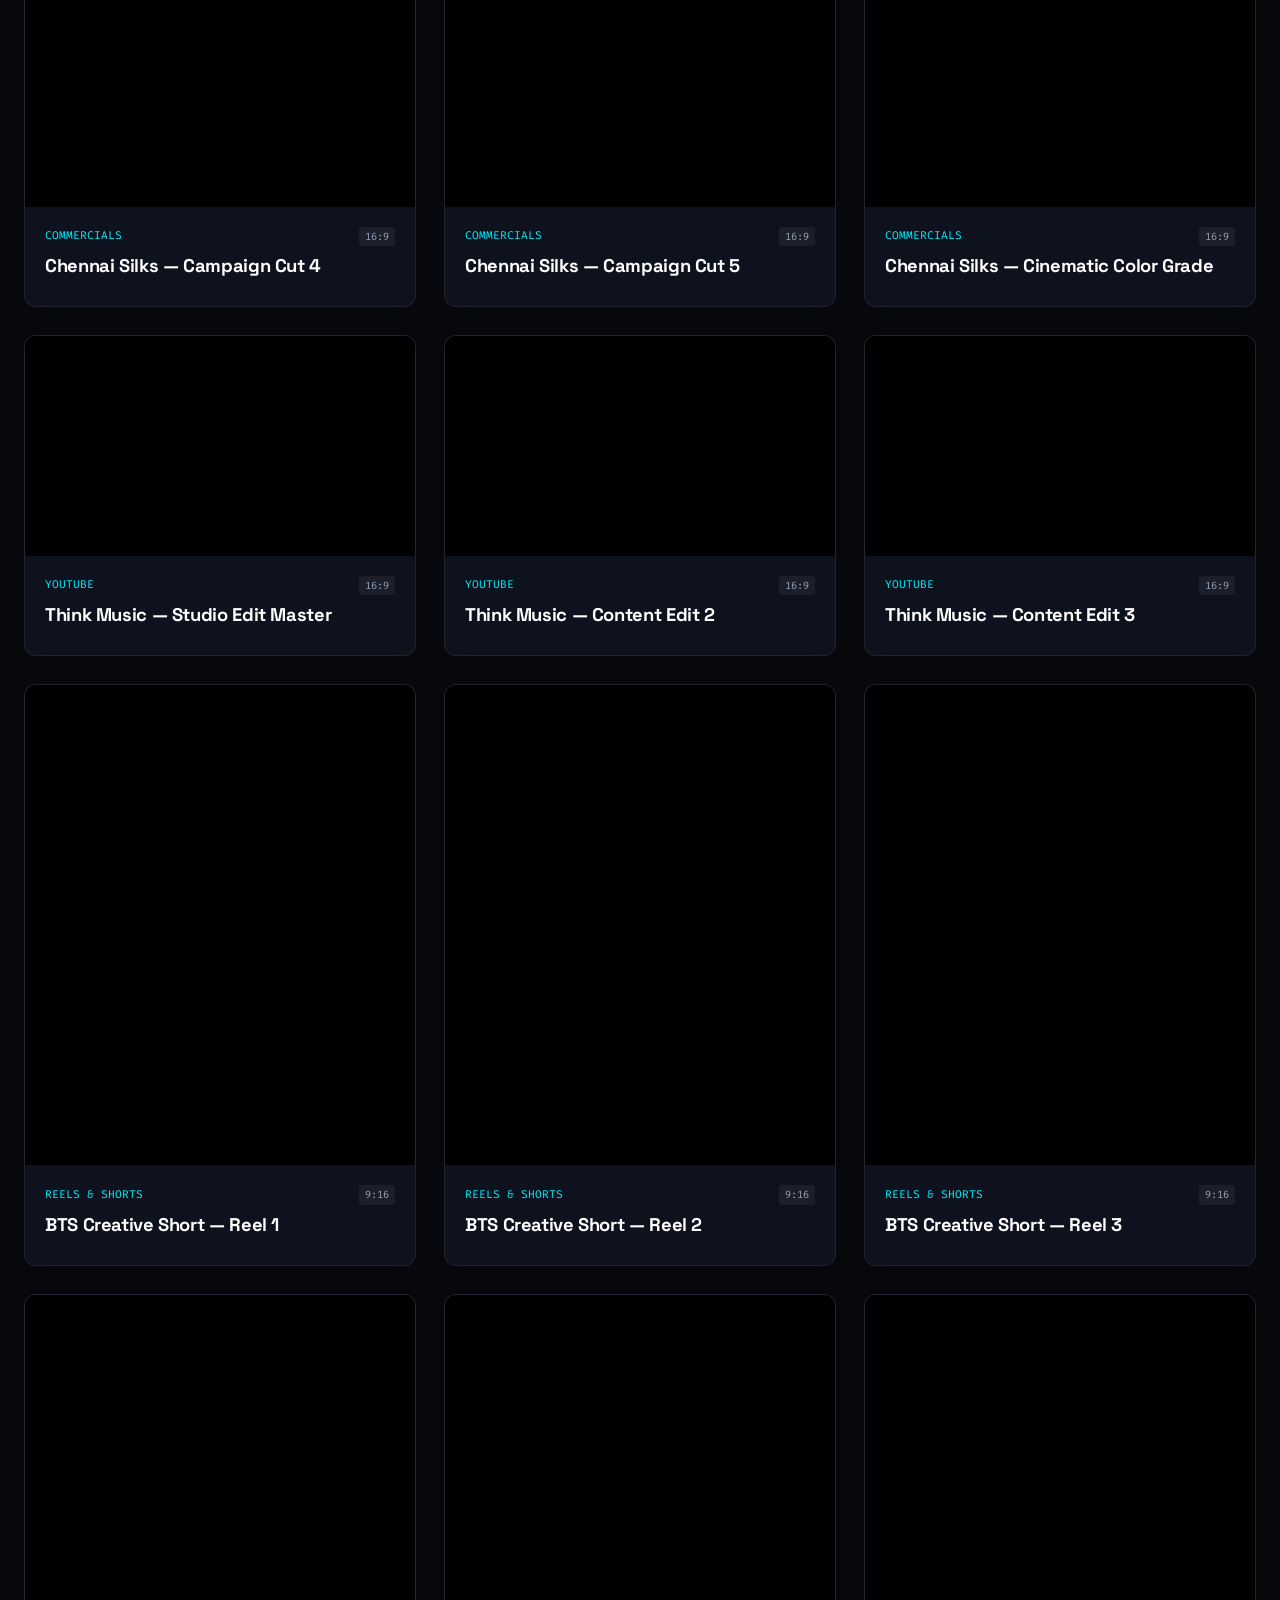
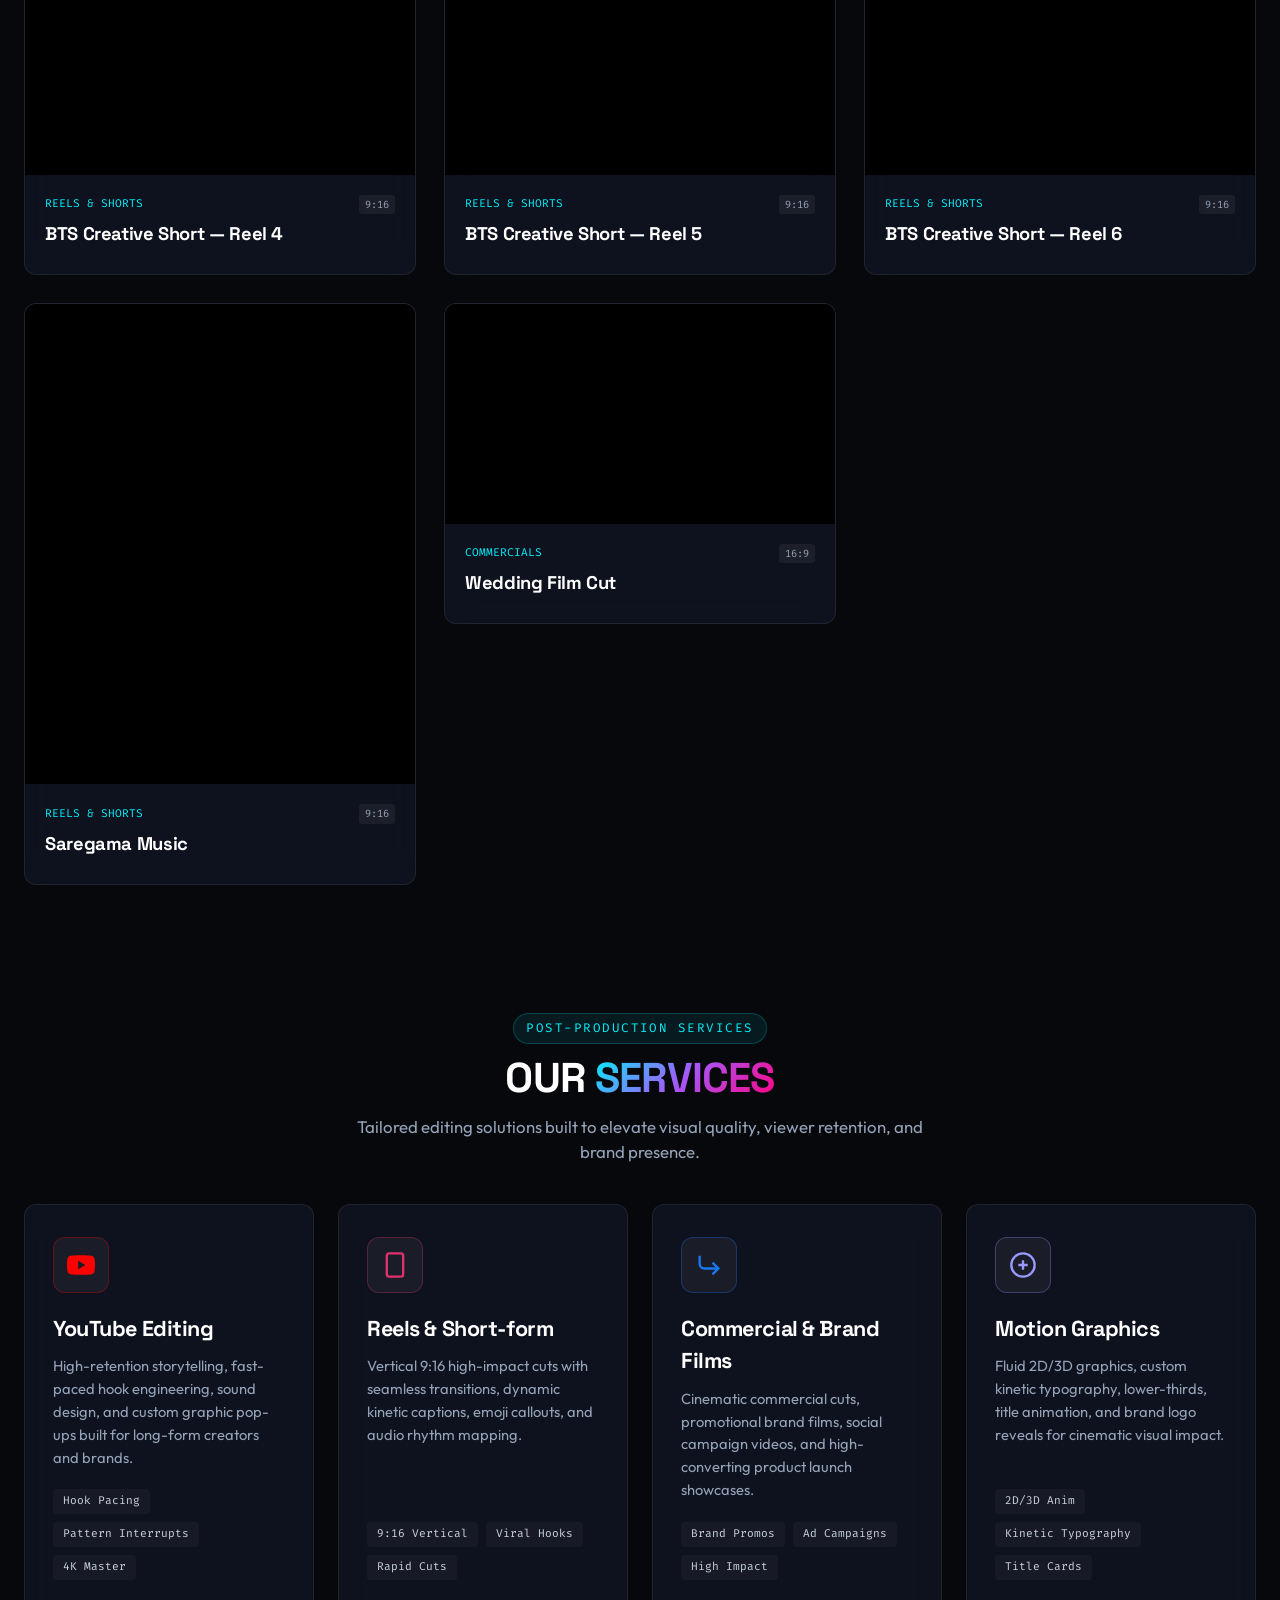
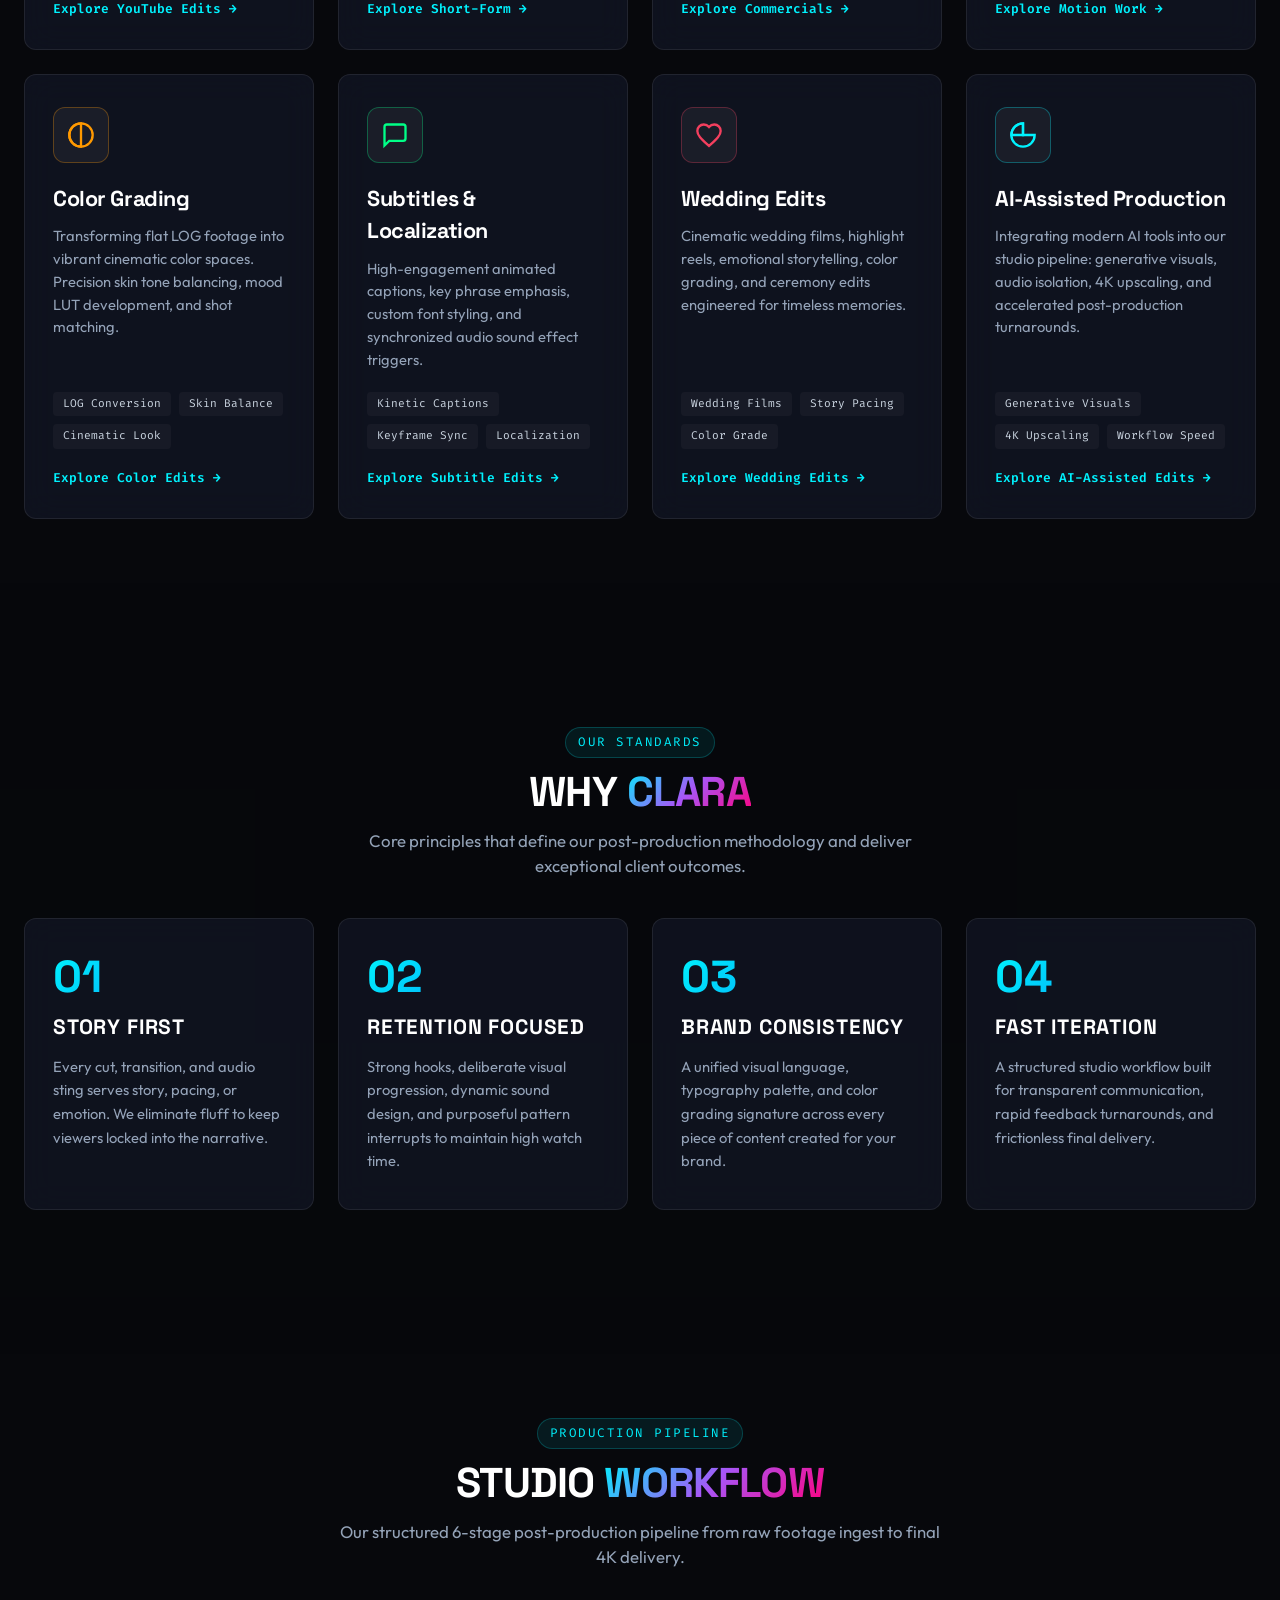
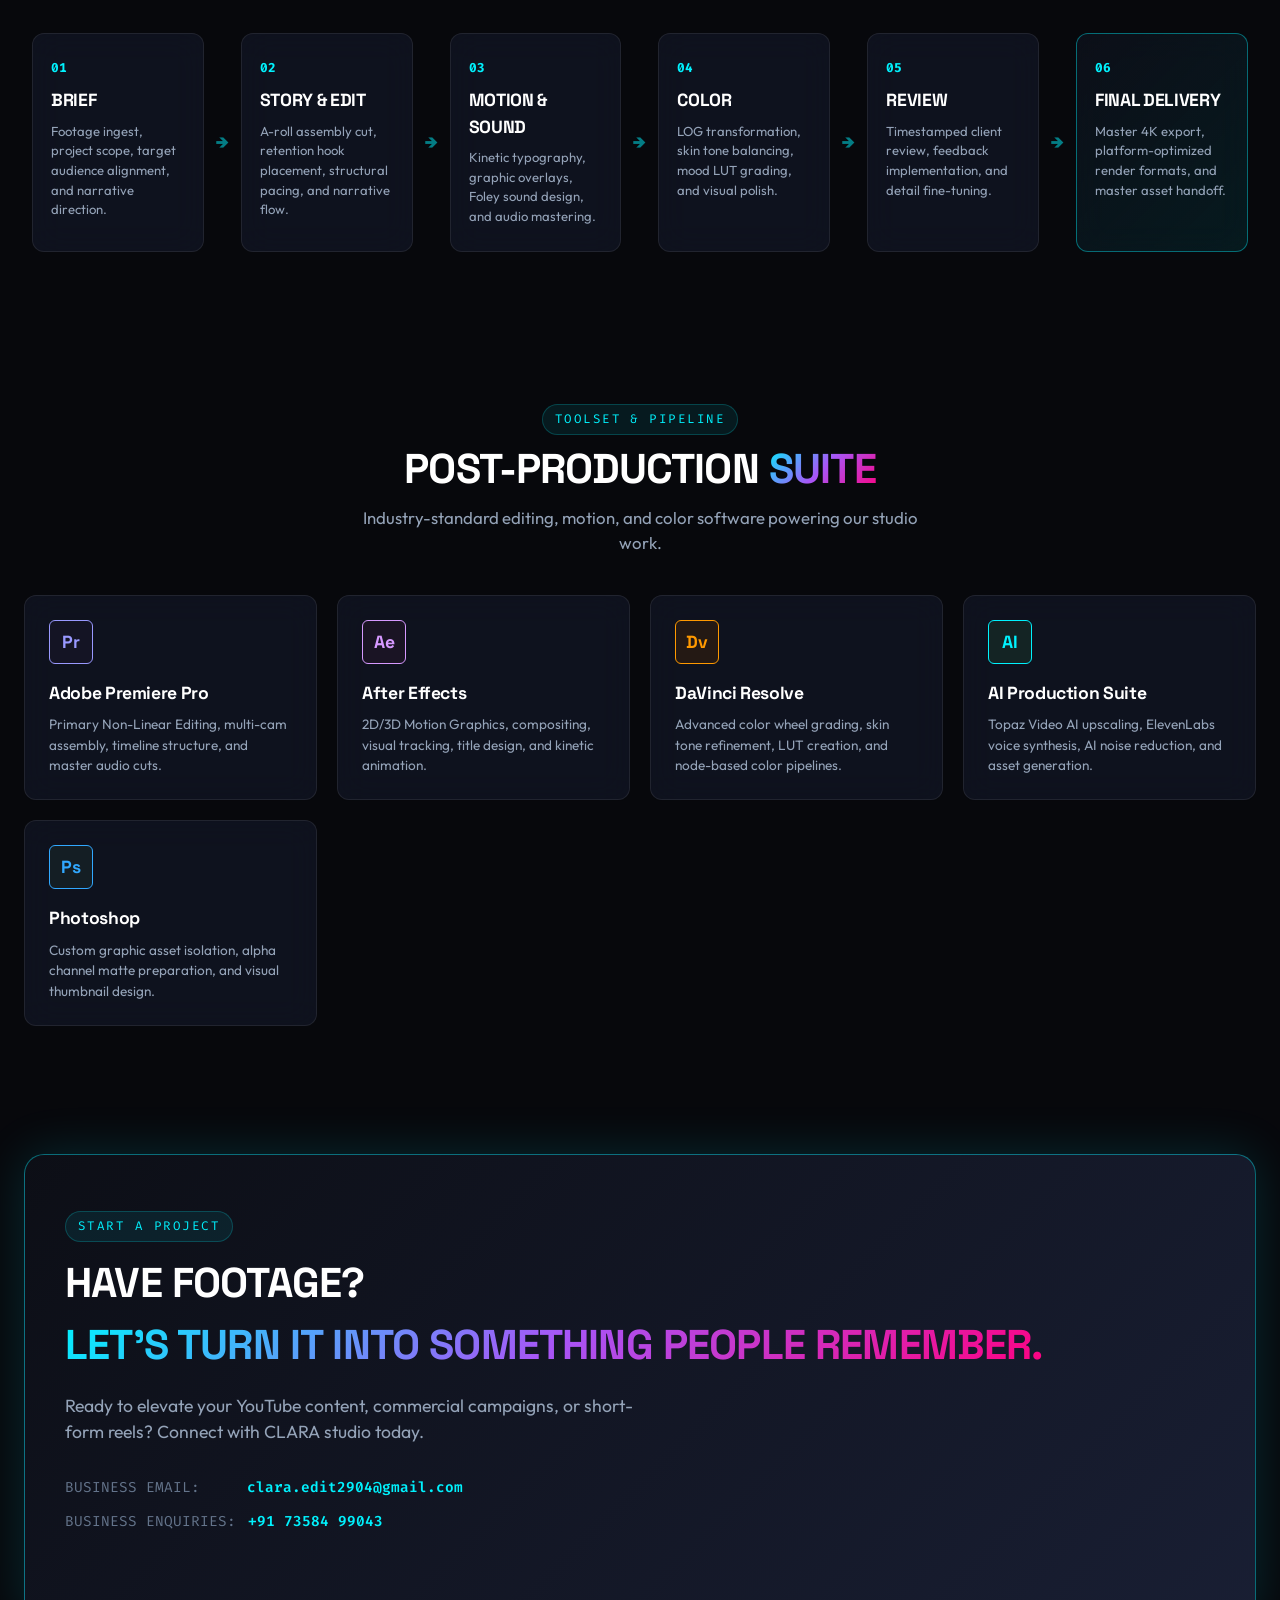
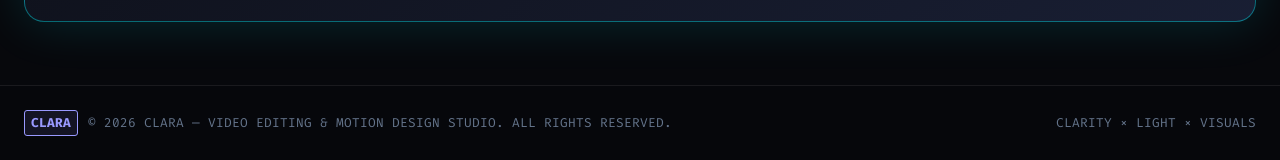
==== commit 3aafab97: "Merge filter pill removal into version-2" ====
--- a/index.html
+++ b/index.html
@@ -433,10 +433,7 @@
               <span class="item-label">BUSINESS ENQUIRIES:</span>
               <a href="tel:+917358499043" class="item-value contact-link">+91 73584 99043</a>
             </div>
-            <div class="contact-item">
-              <span class="item-label">WHATSAPP:</span>
-              <a href="https://wa.me/919363562810" target="_blank" rel="noopener" class="item-value contact-link">+91 93635 62810</a>
-            </div>
+            
           </div>
         </div>
       </div>
